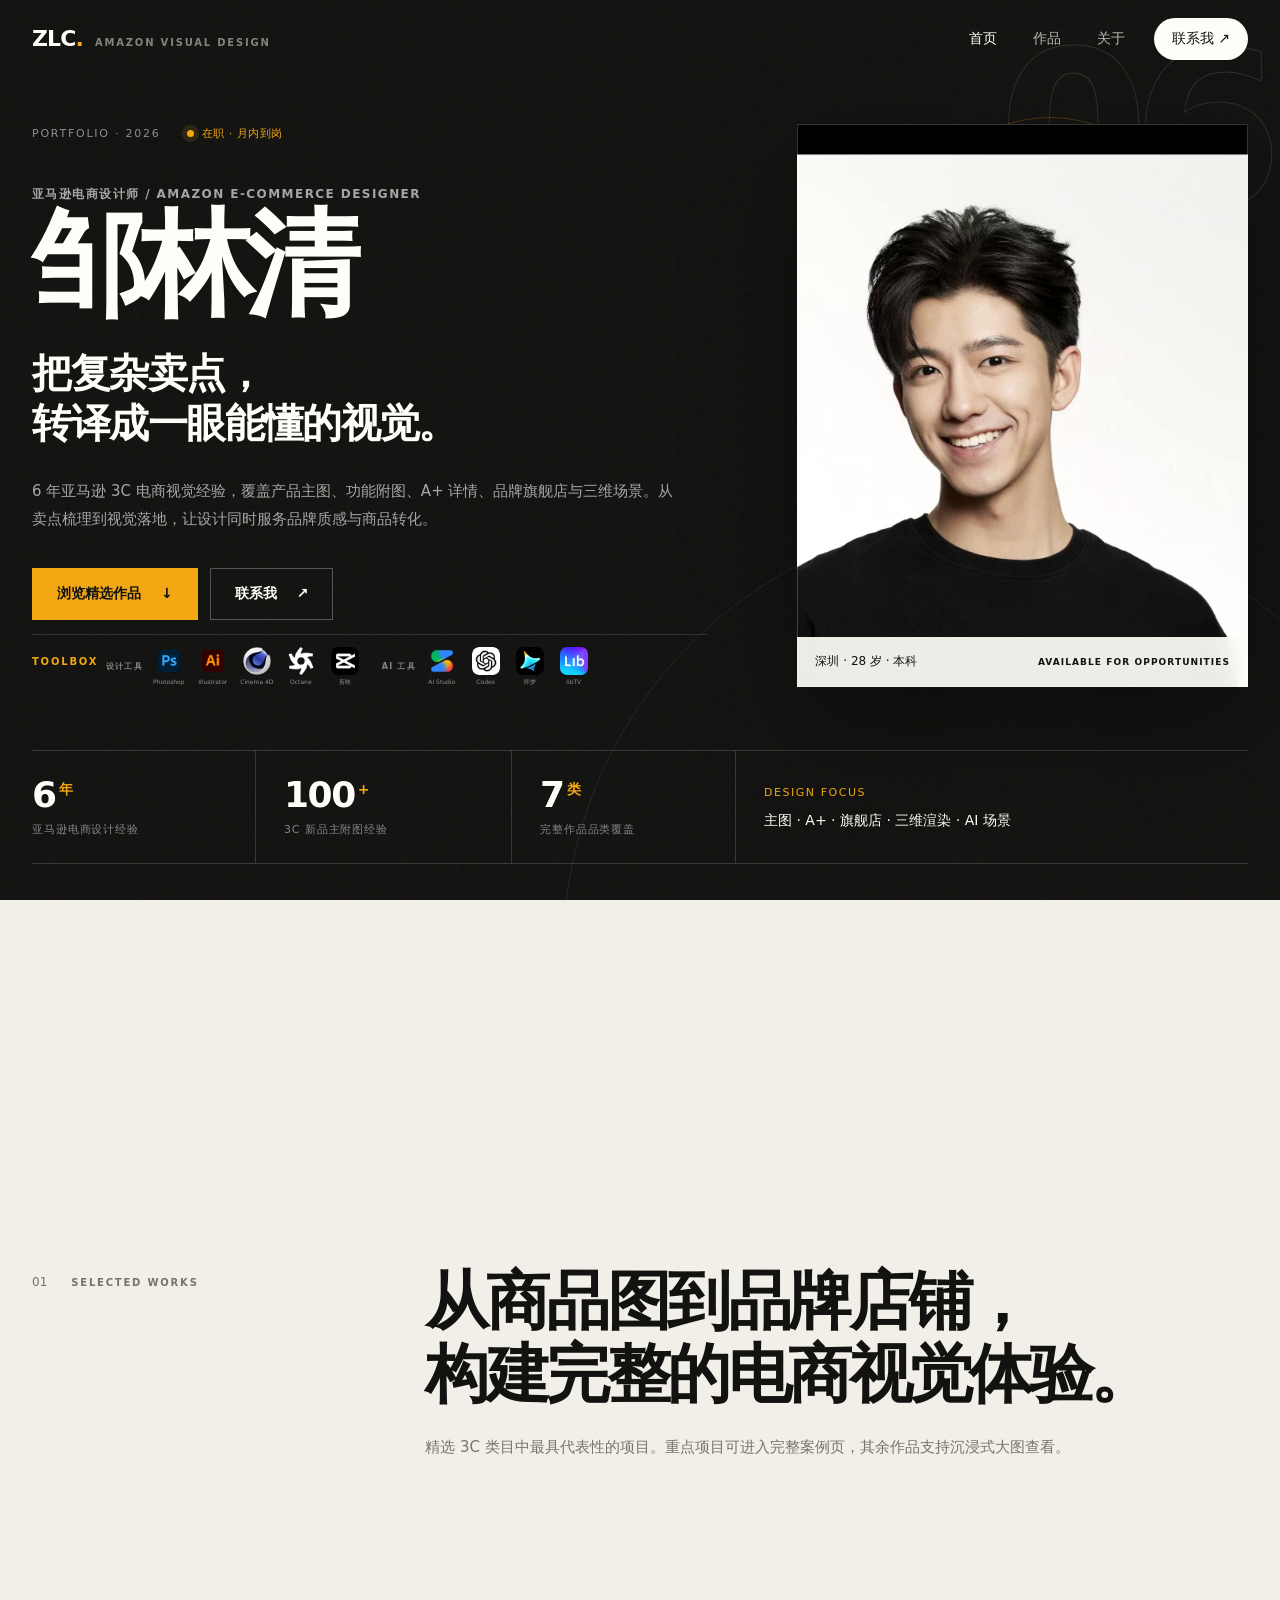
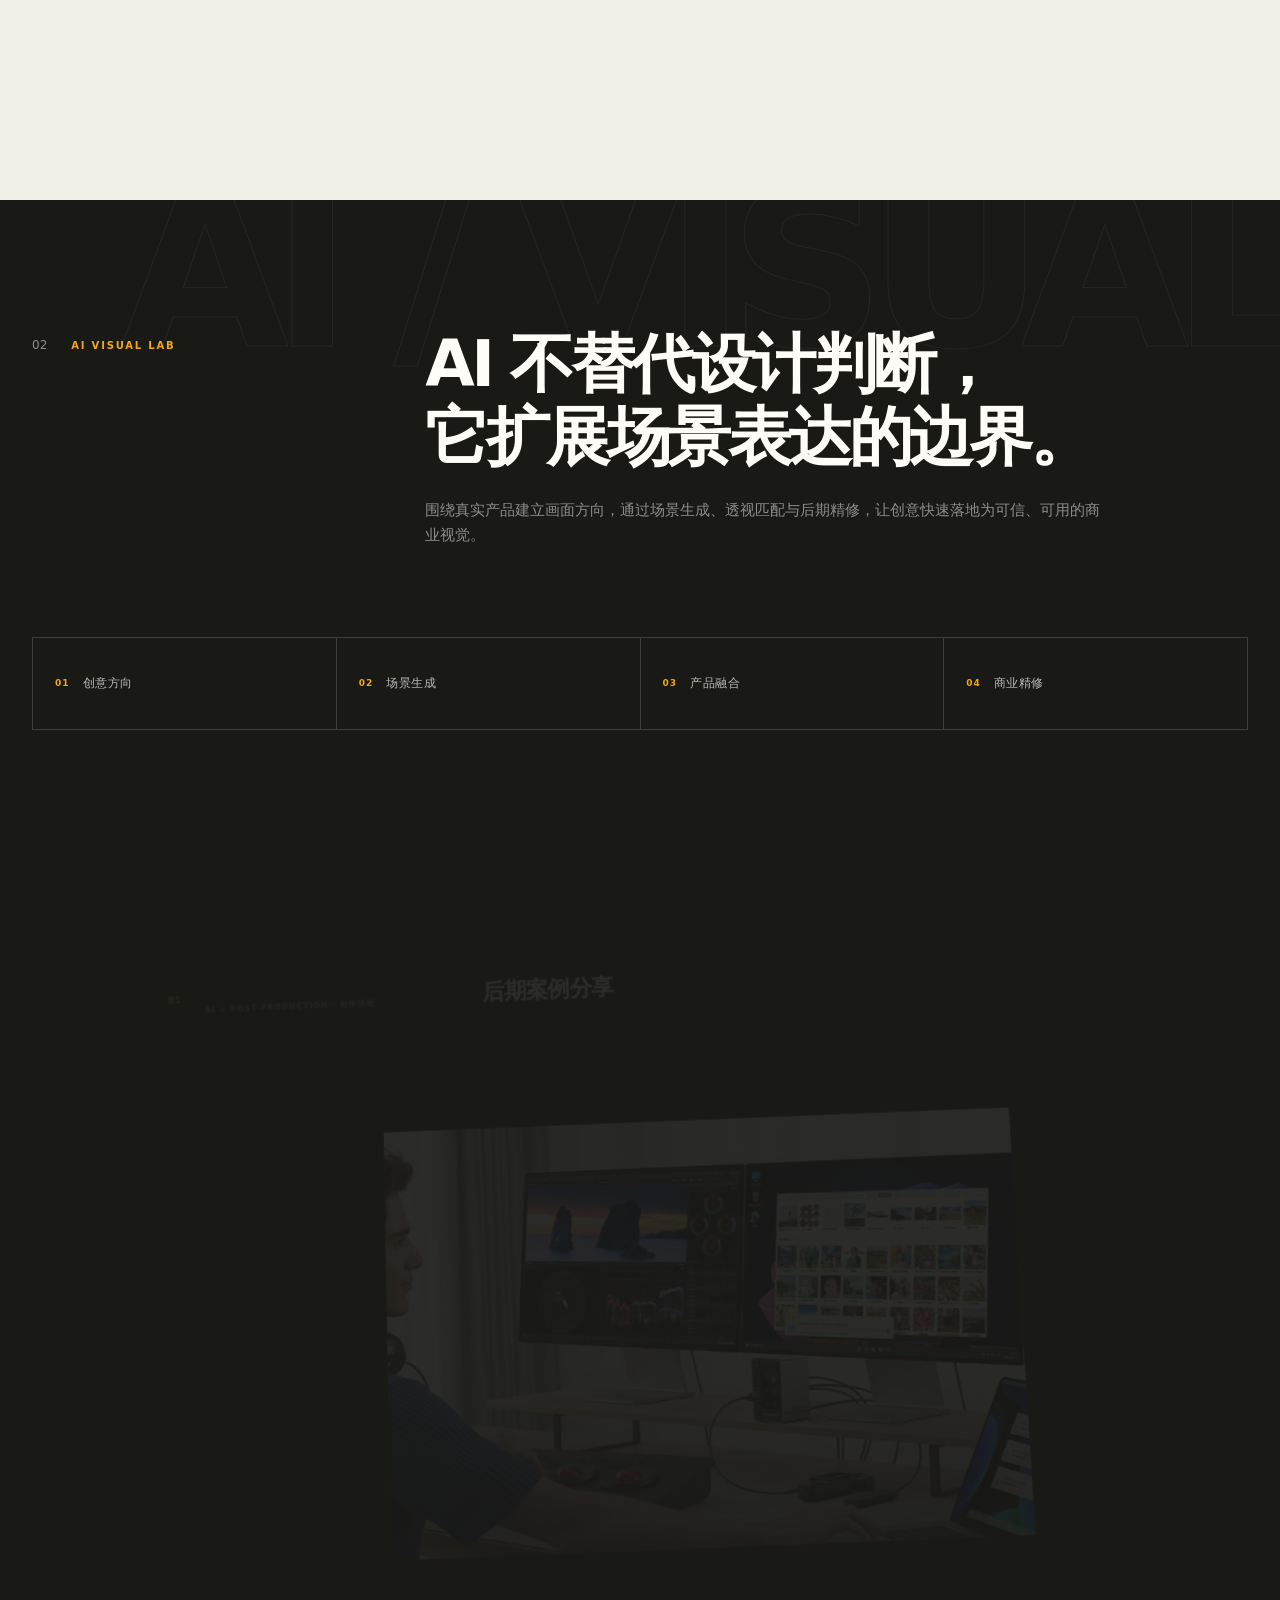
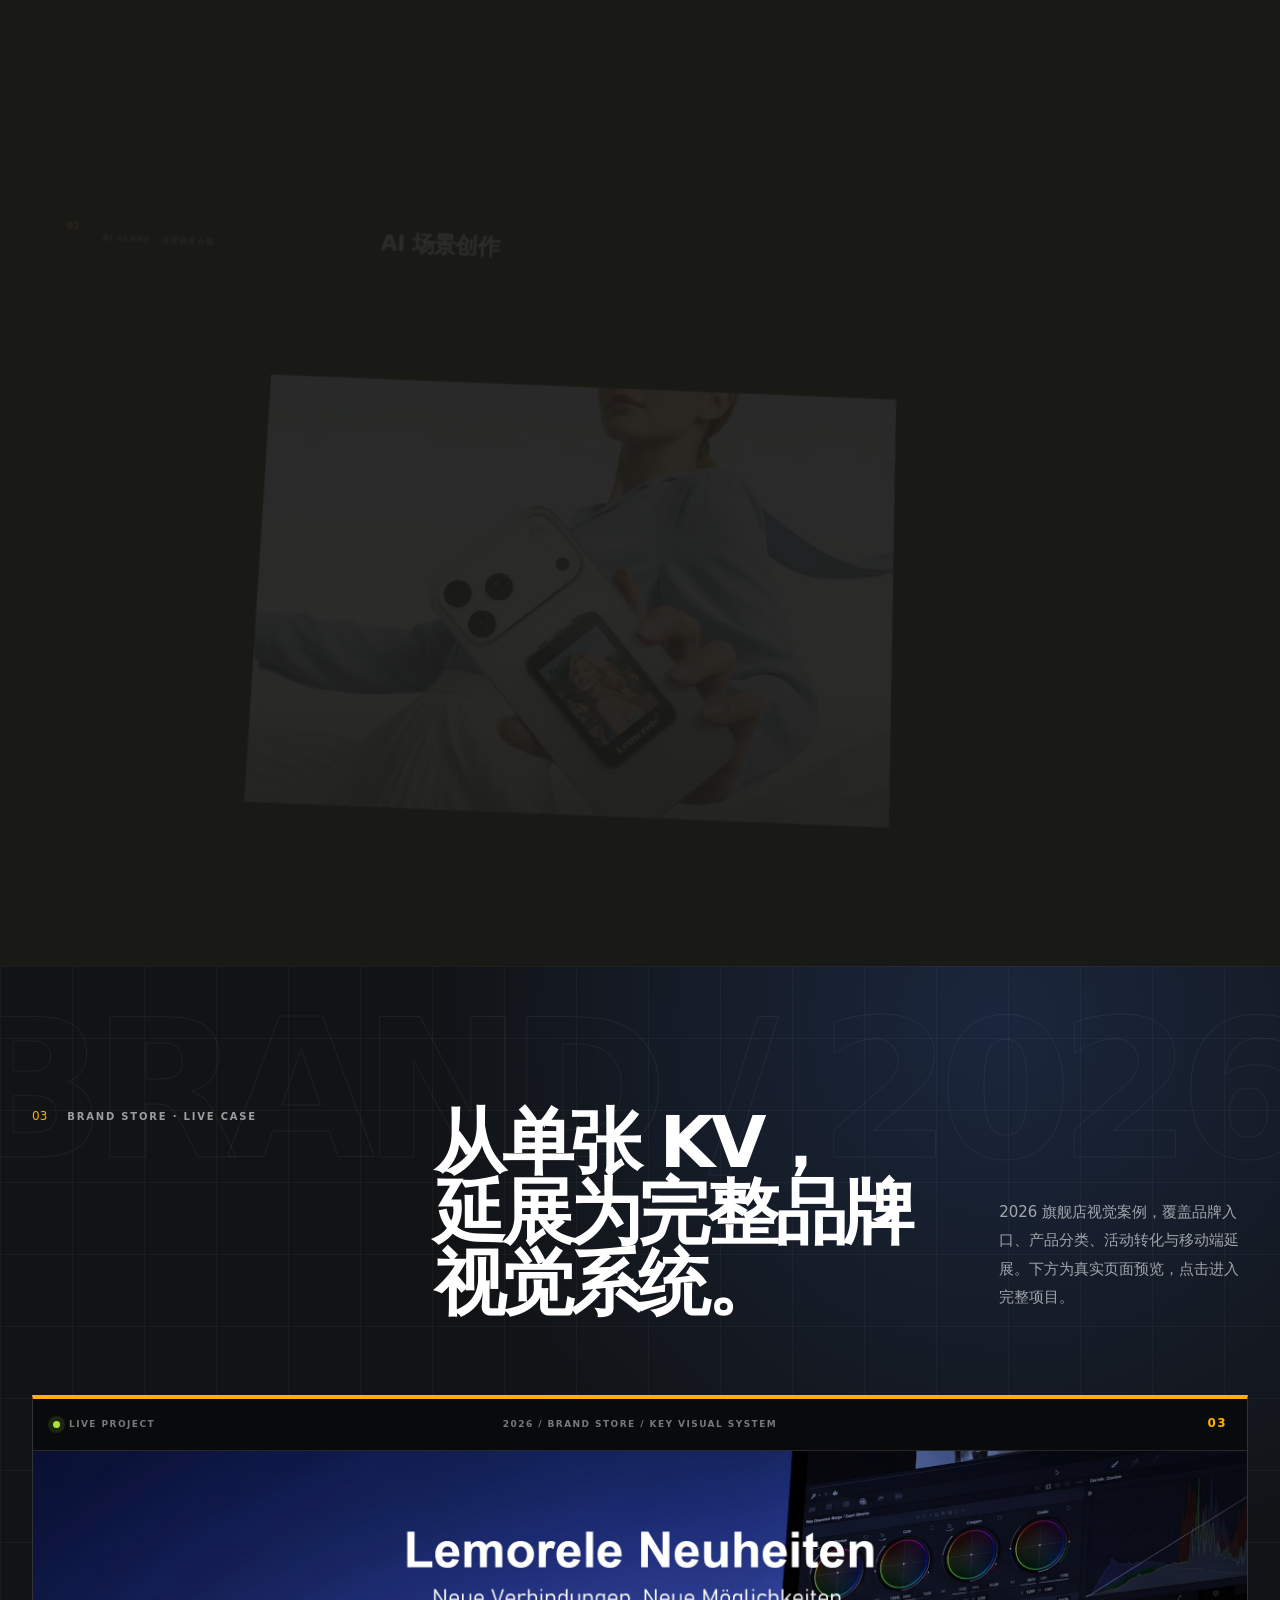
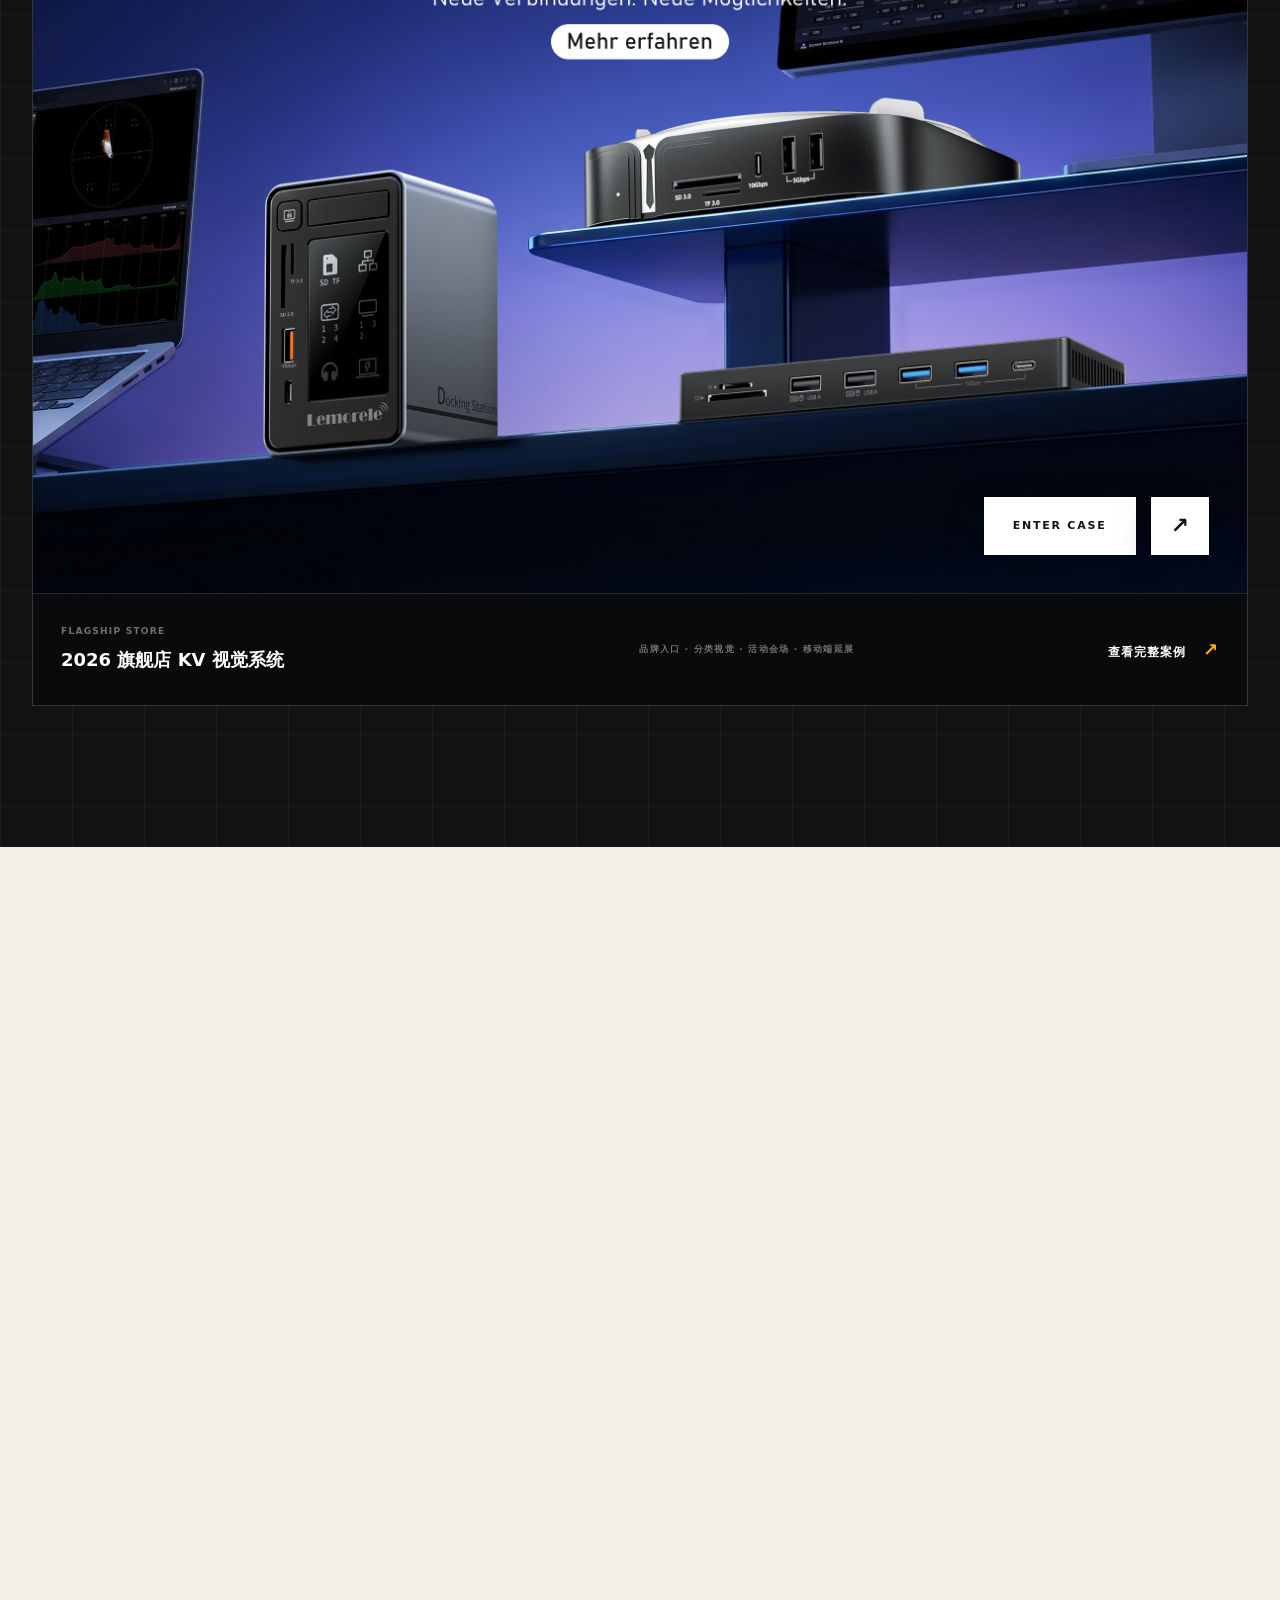
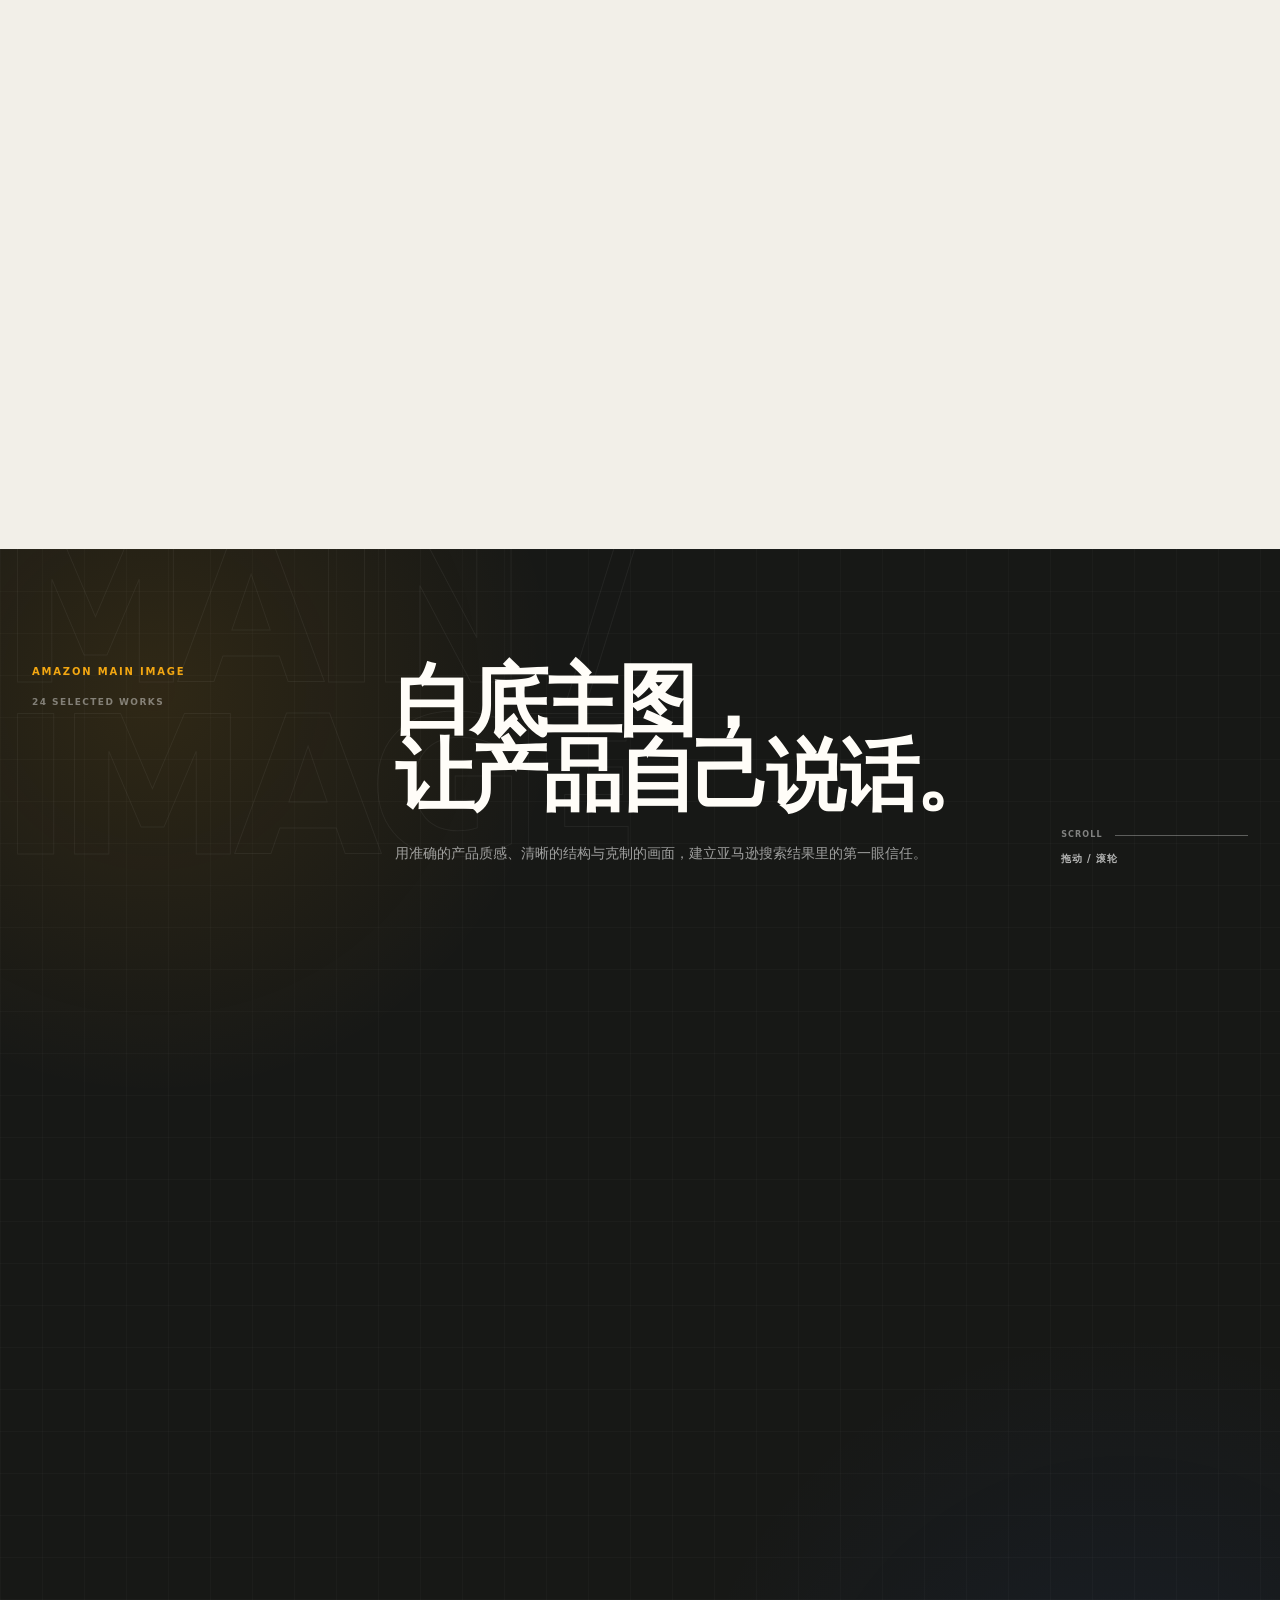
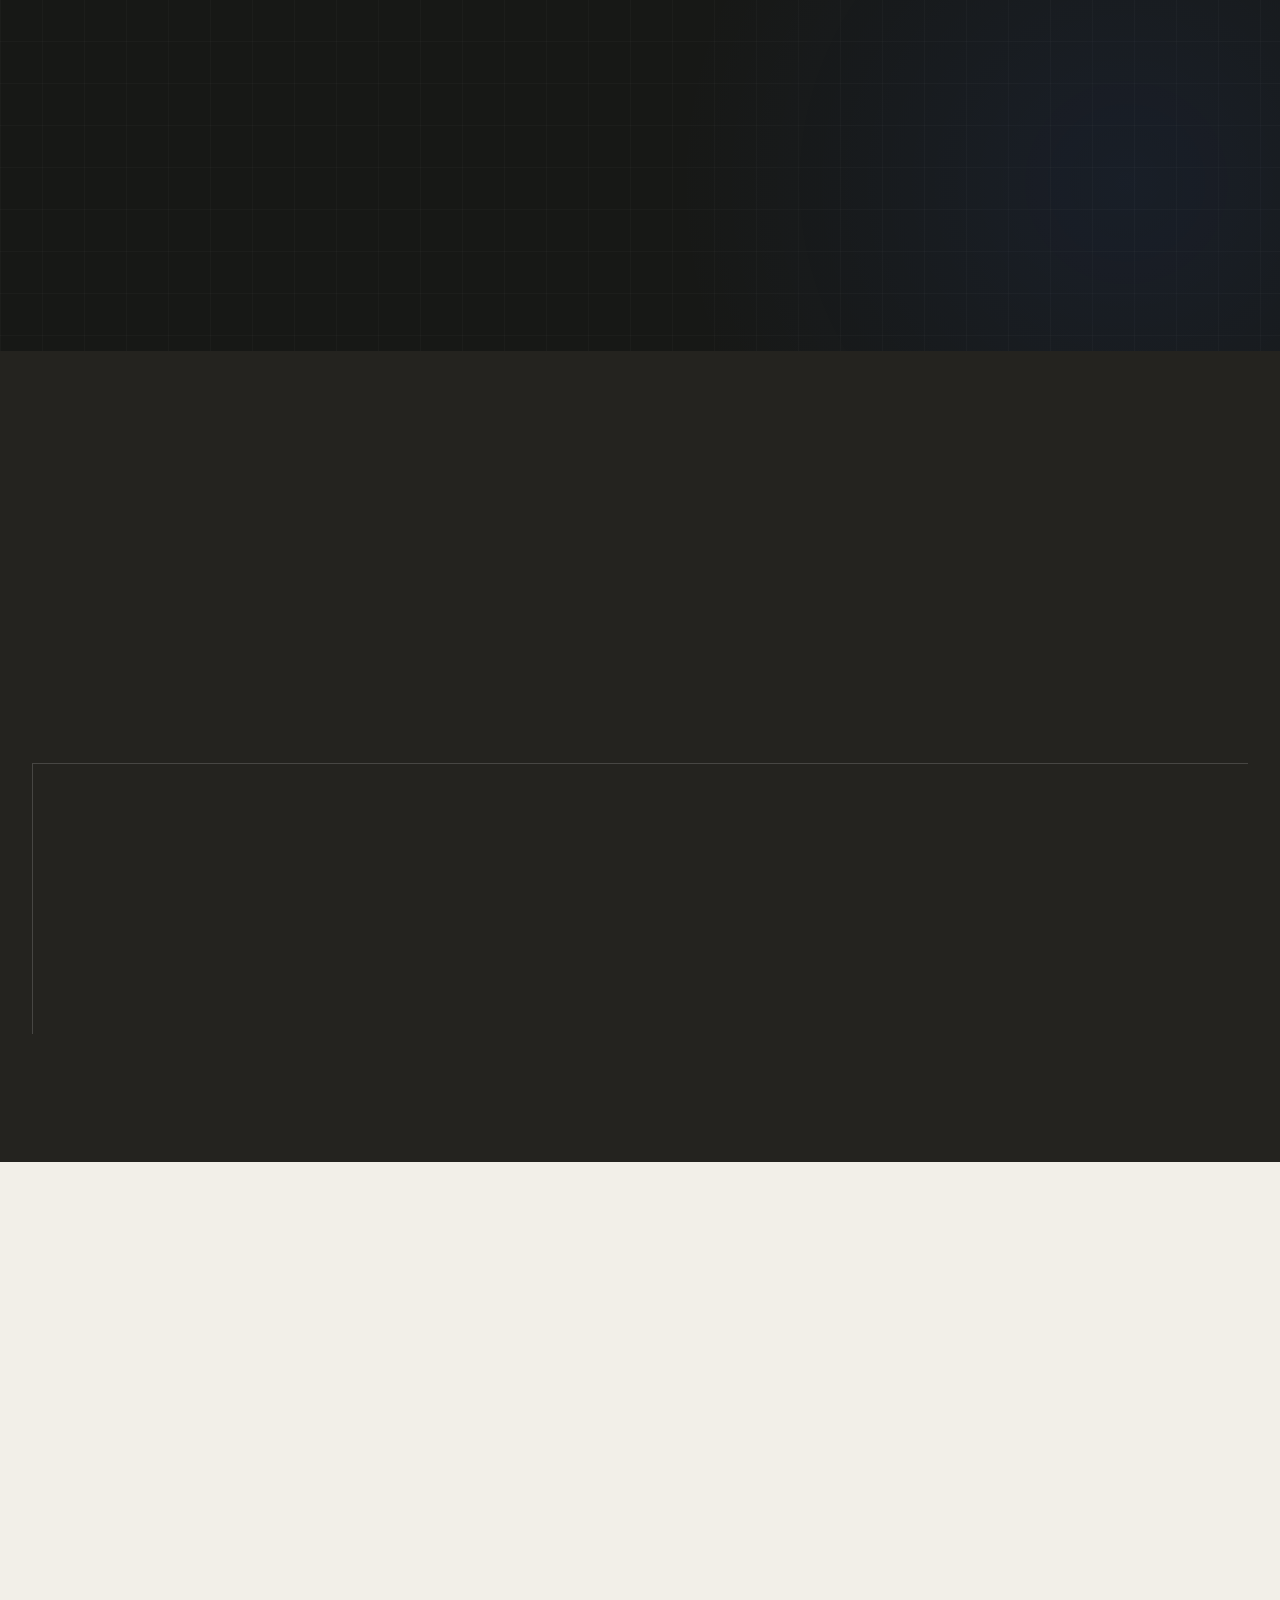
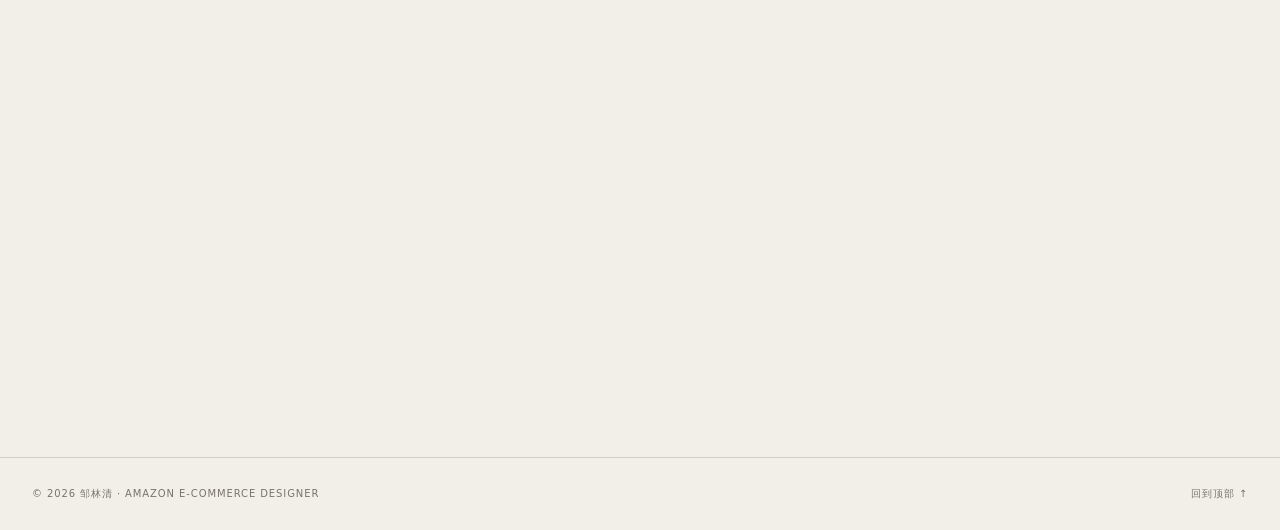
==== index.html @ efd75cc6 "Publish Amazon design portfolio" ====
<!doctype html>
<html lang="zh-CN">
<head>
  <meta charset="utf-8">
  <meta name="viewport" content="width=device-width, initial-scale=1">
  <meta name="description" content="邹林清，深圳亚马逊电商设计师，6 年 3C 电商视觉经验，作品覆盖主图、A+、旗舰店、三维渲染与 AI 场景创作。">
  <meta name="theme-color" content="#11110f">
  <title>邹林清｜亚马逊电商设计师作品集</title>
  <link rel="stylesheet" href="css/style.css?v=27">
</head>
<body data-page="home">
  <a class="skip-link" href="#main">跳至主要内容</a>

  <header class="nav" id="top">
    <div class="container nav-inner">
      <a class="brand" href="#top" aria-label="邹林清作品集首页"><span>ZLC<span class="brand-dot">.</span></span><small>AMAZON VISUAL DESIGN</small></a>
      <nav class="nav-links" aria-label="主导航">
        <a class="nav-link active" href="#top">首页</a><a class="nav-link" href="#works">作品</a><a class="nav-link" href="#about">关于</a><a class="nav-link nav-contact" href="#contact">联系我 <span>↗</span></a>
      </nav>
      <button class="burger" type="button" aria-label="打开菜单" aria-expanded="false"><span></span><span></span><span></span></button>
    </div>
  </header>
  <div class="mobile-menu" aria-hidden="true"><a href="#top">首页</a><a href="#works">精选作品</a><a href="#about">能力与关于</a><a href="#contact">联系我</a></div>

  <main id="main">
    <section class="hero">
      <div class="hero-orbit" aria-hidden="true"></div>
      <div class="container hero-shell">
        <div class="hero-grid">
          <div class="hero-copy reveal">
            <div class="hero-kicker"><span>PORTFOLIO · 2026</span><span class="availability"><i></i>在职 · 月内到岗</span></div>
            <p class="hero-role editable" data-edit="home-role">亚马逊电商设计师 / AMAZON E-COMMERCE DESIGNER</p>
            <h1 class="editable" data-edit="home-title">邹林清</h1>
            <p class="hero-statement editable" data-edit="home-statement">把复杂卖点，<br>转译成一眼能懂的视觉。</p>
            <p class="lead editable" data-edit="home-lead">6 年亚马逊 3C 电商视觉经验，覆盖产品主图、功能附图、A+ 详情、品牌旗舰店与三维场景。从卖点梳理到视觉落地，让设计同时服务品牌质感与商品转化。</p>
            <div class="hero-actions"><a class="btn btn-primary" href="#works">浏览精选作品 <span>↓</span></a><a class="btn btn-ghost" href="#contact">联系我 <span>↗</span></a></div>
            <div class="toolbox toolbox--hero reveal" id="skills" style="--delay:140ms">
              <div class="toolbox-copy"><span class="eyebrow">TOOLBOX</span><h3 class="editable" data-edit="toolbox-title">专业软件 × AI 协作</h3><p class="editable" data-edit="toolbox-desc">完整覆盖电商视觉生产链路。</p></div>
              <div class="tool-groups">
                <div class="tool-group"><b>设计工具</b><div class="tool-list"><div class="tool"><img src="assets/img/tools/ps.png" alt="Photoshop"><span>Photoshop</span></div><div class="tool"><img src="assets/img/tools/ai.png" alt="Illustrator"><span>Illustrator</span></div><div class="tool"><img src="assets/img/tools/c4d.png" alt="Cinema 4D"><span>Cinema 4D</span></div><div class="tool"><img src="assets/img/tools/oc.png" alt="Octane Render"><span>Octane</span></div><div class="tool"><img src="assets/img/tools/jianying.png" alt="剪映"><span>剪映</span></div></div></div>
                <div class="tool-group"><b>AI 工具</b><div class="tool-list"><div class="tool"><img src="assets/img/tools/ai-studio.png" alt="Google AI Studio"><span>AI Studio</span></div><div class="tool"><img src="assets/img/tools/codex.png" alt="Codex"><span>Codex</span></div><div class="tool"><img src="assets/img/tools/jimeng.png" alt="即梦"><span>即梦</span></div><div class="tool"><img src="assets/img/tools/libtv.png" alt="libTV"><span>libTV</span></div></div></div>
              </div>
            </div>
          </div>

          <div class="hero-portrait reveal" style="--delay:120ms">
            <div class="portrait-number" aria-hidden="true">06</div>
            <div class="photo-frame has-img" data-edit-card data-item-id="profile-photo">
              <img class="site-img" src="assets/img/photo.jpg" alt="邹林清个人照片" data-img="home-photo">
              <div class="portrait-caption"><span>深圳 · 28 岁 · 本科</span><b>AVAILABLE FOR OPPORTUNITIES</b></div>
            </div>
            <div class="portrait-stamp" aria-hidden="true"><span>AMAZON</span><span>3C VISUAL</span><span>SHENZHEN</span></div>
          </div>
        </div>
        <div class="metric-rail reveal" style="--delay:180ms">
          <div class="metric"><b>6<sup>年</sup></b><span>亚马逊电商设计经验</span></div>
          <div class="metric"><b>100<sup>+</sup></b><span>3C 新品主附图经验</span></div>
          <div class="metric"><b>7<sup>类</sup></b><span>完整作品品类覆盖</span></div>
          <div class="metric metric-wide"><span class="metric-label">DESIGN FOCUS</span><p>主图 · A+ · 旗舰店 · 三维渲染 · AI 场景</p></div>
        </div>
      </div>
    </section>

    <section class="section works-section works-lead" id="works">
      <div class="container">
        <div class="section-intro reveal">
          <div><span class="section-index">01</span><span class="eyebrow">SELECTED WORKS</span></div>
          <div><h2 class="section-title editable" data-edit="home-works-title">从商品图到品牌店铺，<br>构建完整的电商视觉体验。</h2><p class="section-sub editable" data-edit="home-works-sub">精选 3C 类目中最具代表性的项目。重点项目可进入完整案例页，其余作品支持沉浸式大图查看。</p></div>
        </div>

      </div>
    </section>

    <section class="section ai-section" id="ai-works">
      <div class="container">
        <div class="section-intro section-intro--ai reveal">
          <div><span class="section-index">02</span><span class="eyebrow">AI VISUAL LAB</span></div>
          <div><h2 class="section-title editable" data-edit="home-ai-title">AI 不替代设计判断，<br>它扩展场景表达的边界。</h2><p class="section-sub editable" data-edit="home-ai-sub">围绕真实产品建立画面方向，通过场景生成、透视匹配与后期精修，让创意快速落地为可信、可用的商业视觉。</p></div>
        </div>
        <div class="ai-process reveal" aria-label="AI 设计流程">
          <span><b>01</b>创意方向</span><span><b>02</b>场景生成</span><span><b>03</b>产品融合</span><span><b>04</b>商业精修</span>
        </div>
        <div class="ai-gallery sortable-grid" data-sort-key="ai-gallery">
          <figure class="gallery-item gallery-item--landscape ai-gallery-item process-entry reveal" data-category="ai" data-item-id="gallery-08" data-edit-card><a class="process-card-link" href="works/process.html" aria-label="查看后期案例分享"><figcaption><span class="editable" data-edit="gallery-process-meta">AI + POST-PRODUCTION · 创作流程</span><b class="editable" data-edit="gallery-process-title">后期案例分享</b></figcaption><div class="gallery-media has-img"><img class="site-img" src="assets/img/ai-tc1000-2.jpg" alt="后期案例分享入口" loading="lazy" data-img="gallery-img-08"><span class="process-entry-cta">VIEW PROCESS <b>↗</b></span></div></a></figure>
          <figure class="gallery-item gallery-item--landscape ai-gallery-item process-entry reveal" data-category="ai" data-item-id="gallery-01" data-edit-card><a class="process-card-link" href="works/ai.html" aria-label="查看 AI 场景视觉合集"><figcaption><span class="editable" data-edit="gallery-01-meta">AI SCENE · 场景视觉合集</span><b class="editable" data-edit="gallery-01-title">AI 场景创作</b></figcaption><div class="gallery-media has-img"><img class="site-img" src="assets/img/ai-r600mini-1.jpg" data-src="assets/img/ai-r600mini-1.jpg" alt="AI 场景视觉合集入口" loading="lazy" data-img="gallery-img-01"><span class="process-entry-cta">VIEW AI SCENES <b>↗</b></span></div></a></figure>
        </div>
      </div>
    </section>


    <section class="kv-portal-section" id="brand-kv" aria-labelledby="brand-kv-title">
      <div class="container">
        <div class="kv-portal-intro reveal">
          <div class="kv-portal-kicker"><span class="section-index">03</span><span class="eyebrow">BRAND STORE · LIVE CASE</span></div>
          <div class="kv-portal-copy"><h2 id="brand-kv-title" class="editable" data-edit="home-kv-title">从单张 KV，<br>延展为完整品牌视觉系统。</h2><p class="editable" data-edit="home-kv-sub">2026 旗舰店视觉案例，覆盖品牌入口、产品分类、活动转化与移动端延展。下方为真实页面预览，点击进入完整项目。</p></div>
        </div>
        <div class="kv-portal-shell reveal">
          <div class="kv-portal-bar" aria-hidden="true"><span class="kv-portal-status"><i></i> LIVE PROJECT</span><span>2026 / BRAND STORE / KEY VISUAL SYSTEM</span><b>03</b></div>
          <div class="kv-portal-viewport">
            <iframe src="works/kv-2026.html?layout=brand-last-v3c&amp;embed=1" title="2026 旗舰店 KV 视觉系统页面预览" loading="lazy" tabindex="-1"></iframe>
            <div class="kv-portal-cover has-img" data-item-id="home-kv-cover" data-edit-card><img class="site-img" src="assets/img/kv-2026/premium-dock.jpg" alt="2026 旗舰店 KV 视觉系统封面" loading="lazy" data-img="home-kv-cover-img"></div>
            <div class="kv-portal-shade" aria-hidden="true"></div>
            <a class="kv-portal-hit" href="works/kv-2026.html?layout=brand-last-v3c" aria-label="进入 2026 旗舰店 KV 完整案例"><span>ENTER CASE</span><b>↗</b></a>
          </div>
          <div class="kv-portal-foot"><div><span>FLAGSHIP STORE</span><b>2026 旗舰店 KV 视觉系统</b></div><p>品牌入口 · 分类视觉 · 活动会场 · 移动端延展</p><a href="works/kv-2026.html?layout=brand-last-v3c">查看完整案例 <b>↗</b></a></div>
        </div>
      </div>
    </section>

    <section class="section works-section works-archive">
      <div class="container">
        <section class="series-module reveal" id="series" aria-labelledby="series-title">
          <div class="series-heading">
            <div><span class="eyebrow">PRODUCT SERIES · 05</span><h2 id="series-title" class="editable" data-edit="series-title">五个产品系列，<br>从一张卡片开始浏览。</h2></div>
            <div class="series-heading-side"><p class="editable" data-edit="series-desc">拖动卡片或滚动鼠标切换系列，点击当前卡片进入对应作品页。</p><div class="series-count" aria-live="polite"><b id="series-current">01</b><span>/ 05</span></div></div>
          </div>

          <div class="series-stage" id="series-stage" tabindex="0" aria-label="产品作品系列轮播，使用左右方向键切换">
            <a class="series-card" data-series-index="0" href="works/docking.html" aria-label="查看拓展坞系列"><div class="series-card-inner"><div class="series-card-bar"><span>01</span><small>DOCKING STATION</small></div><div class="series-card-media has-img" data-edit-card><img class="site-img" src="assets/img/docking-ac12-1.jpg" alt="拓展坞系列作品" loading="lazy" data-img="gallery-img-02"></div><div class="series-card-copy"><span class="editable" data-edit="series-01-meta">3C PRODUCT · 亚马逊视觉</span><h3 class="editable" data-edit="series-01-title">拓展坞</h3><p class="editable" data-edit="series-01-desc">接口扩展 · 桌面场景 · A+ 详情</p></div><div class="series-card-foot"><span>VIEW SERIES</span><b>↗</b></div></div></a>
            <a class="series-card" data-series-index="1" href="works/transmission.html" aria-label="查看无线图传系列"><div class="series-card-inner"><div class="series-card-bar"><span>02</span><small>WIRELESS VIDEO</small></div><div class="series-card-media has-img" data-edit-card><img class="site-img" src="assets/img/tx-r1000-1.jpg" alt="无线图传系列作品" loading="lazy" data-img="case-transmission-cover"></div><div class="series-card-copy"><span class="editable" data-edit="series-02-meta">VISUAL SYSTEM · 系列化</span><h3 class="editable" data-edit="series-02-title">无线图传</h3><p class="editable" data-edit="series-02-desc">主视觉 · 专业场景 · 系列延展</p></div><div class="series-card-foot"><span>VIEW SERIES</span><b>↗</b></div></div></a>
            <a class="series-card" data-series-index="2" href="works/sanq02.html" aria-label="查看采集卡系列"><div class="series-card-inner"><div class="series-card-bar"><span>03</span><small>CAPTURE CARD</small></div><div class="series-card-media has-img" data-edit-card><img class="site-img" src="assets/img/sanq02-main1.jpg" alt="采集卡系列作品" loading="lazy" data-img="gallery-img-10"></div><div class="series-card-copy"><span class="editable" data-edit="series-03-meta">AMAZON LISTING · 完整链路</span><h3 class="editable" data-edit="series-03-title">采集卡</h3><p class="editable" data-edit="series-03-desc">产品主图 · 功能附图 · A+ 页面</p></div><div class="series-card-foot"><span>VIEW SERIES</span><b>↗</b></div></div></a>
            <a class="series-card" data-series-index="3" href="works/adapters.html" aria-label="查看转接器主图 A+ 系列"><div class="series-card-inner"><div class="series-card-bar"><span>04</span><small>ADAPTER BANNERS</small></div><div class="series-card-media has-img" data-edit-card><img class="site-img" src="assets/img/main-gallery/main-03.jpg" alt="转接器主图与 A+ 视觉合集" loading="lazy" data-img="series-adapter-cover"></div><div class="series-card-copy"><span class="editable" data-edit="series-04-meta">3 CASES · ONE SCROLL</span><h3 class="editable" data-edit="series-04-title">转接器</h3><p class="editable" data-edit="series-04-desc">主图 / 副图 / A+ · 三段并置</p></div><div class="series-card-foot"><span>VIEW SERIES</span><b>↗</b></div></div></a>
            <a class="series-card" data-series-index="4" href="works/projector.html" aria-label="查看其他品类作品"><div class="series-card-inner"><div class="series-card-bar"><span>05</span><small>OTHER PRODUCTS</small></div><div class="series-card-media has-img" data-edit-card><img class="site-img" src="assets/img/projector-h3-1.jpg" alt="其他产品品类作品" loading="lazy" data-img="gallery-img-04"></div><div class="series-card-copy"><span class="editable" data-edit="series-05-meta">MORE CATEGORIES · 综合</span><h3 class="editable" data-edit="series-05-title">其他</h3><p class="editable" data-edit="series-05-desc">投影仪 · 硬盘盒 · 车载产品</p></div><div class="series-card-foot"><span>VIEW SERIES</span><b>↗</b></div></div></a>
          </div>

          <div class="series-controls"><button class="series-arrow" id="series-prev" type="button" aria-label="上一个系列">←</button><div class="series-dots" id="series-dots" aria-label="选择产品系列"></div><button class="series-arrow" id="series-next" type="button" aria-label="下一个系列">→</button><span class="series-hint"><i></i> DRAG · WHEEL · SWIPE</span></div>
        </section>

        <section class="main-image-showcase" id="main-images" aria-labelledby="main-images-title">
          <div class="container main-image-head reveal">
            <div class="main-image-kicker"><span class="eyebrow">AMAZON MAIN IMAGE</span><span class="main-image-count">24 SELECTED WORKS</span></div>
            <div class="main-image-title-wrap"><h3 id="main-images-title" class="editable" data-edit="home-main-images-title">白底主图，<br>让产品自己说话。</h3><p class="editable" data-edit="home-main-images-sub">用准确的产品质感、清晰的结构与克制的画面，建立亚马逊搜索结果里的第一眼信任。</p></div>
            <div class="main-image-guide" aria-hidden="true"><span>SCROLL</span><i></i><b>拖动 / 滚轮</b></div>
          </div>
          <div class="main-marquee reveal" id="main-marquee" aria-label="亚马逊白底主图动态画廊">
            <div class="main-row" data-speed="0.40" data-direction="1"><div class="main-track">
              <figure class="main-card" data-item-id="main-gallery-01" data-edit-card><div class="main-card-media has-img"><img class="site-img js-lightbox" src="assets/img/main-gallery/main-01.jpg" data-src="assets/img/main-gallery/main-01.jpg" alt="多功能拓展坞白底主图" loading="eager" data-img="main-gallery-img-01"></div></figure>
              <figure class="main-card" data-item-id="main-gallery-02" data-edit-card><div class="main-card-media has-img"><img class="site-img js-lightbox" src="assets/img/main-gallery/main-02.jpg" data-src="assets/img/main-gallery/main-02.jpg" alt="G98 切换器白底主图" loading="eager" data-img="main-gallery-img-02"></div></figure>
              <figure class="main-card" data-item-id="main-gallery-03" data-edit-card><div class="main-card-media has-img"><img class="site-img js-lightbox" src="assets/img/main-gallery/main-03.jpg" data-src="assets/img/main-gallery/main-03.jpg" alt="双接口转接器白底主图" loading="eager" data-img="main-gallery-img-03"></div></figure>
              <figure class="main-card" data-item-id="main-gallery-04" data-edit-card><div class="main-card-media has-img"><img class="site-img js-lightbox" src="assets/img/main-gallery/main-04.jpg" data-src="assets/img/main-gallery/main-04.jpg" alt="多口拓展坞白底主图" loading="eager" data-img="main-gallery-img-04"></div></figure>
              <figure class="main-card" data-item-id="main-gallery-05" data-edit-card><div class="main-card-media has-img"><img class="site-img js-lightbox" src="assets/img/main-gallery/main-05.jpg" data-src="assets/img/main-gallery/main-05.jpg" alt="无线图传套装白底主图" loading="eager" data-img="main-gallery-img-05"></div></figure>
              <figure class="main-card" data-item-id="main-gallery-06" data-edit-card><div class="main-card-media has-img"><img class="site-img js-lightbox" src="assets/img/main-gallery/main-06.jpg" data-src="assets/img/main-gallery/main-06.jpg" alt="桌面拓展坞白底主图" loading="eager" data-img="main-gallery-img-06"></div></figure>
              <figure class="main-card" data-item-id="main-gallery-07" data-edit-card><div class="main-card-media has-img"><img class="site-img js-lightbox" src="assets/img/main-gallery/main-07.jpg" data-src="assets/img/main-gallery/main-07.jpg" alt="磁吸拓展坞白底主图" loading="eager" data-img="main-gallery-img-07"></div></figure>
              <figure class="main-card" data-item-id="main-gallery-08" data-edit-card><div class="main-card-media has-img"><img class="site-img js-lightbox" src="assets/img/main-gallery/main-08.jpg" data-src="assets/img/main-gallery/main-08.jpg" alt="AC12 拓展坞白底主图" loading="eager" data-img="main-gallery-img-08"></div></figure>
            </div></div>
            <div class="main-row" data-speed="0.31" data-direction="-1"><div class="main-track">
              <figure class="main-card" data-item-id="main-gallery-09" data-edit-card><div class="main-card-media has-img"><img class="site-img js-lightbox" src="assets/img/main-gallery/main-09.jpg" data-src="assets/img/main-gallery/main-09.jpg" alt="H200 转接器白底主图" loading="eager" data-img="main-gallery-img-09"></div></figure>
              <figure class="main-card" data-item-id="main-gallery-10" data-edit-card><div class="main-card-media has-img"><img class="site-img js-lightbox" src="assets/img/main-gallery/main-10.jpg" data-src="assets/img/main-gallery/main-10.jpg" alt="HD20 移动硬盘盒白底主图" loading="eager" data-img="main-gallery-img-10"></div></figure>
              <figure class="main-card" data-item-id="main-gallery-11" data-edit-card><div class="main-card-media has-img"><img class="site-img js-lightbox" src="assets/img/main-gallery/main-11.jpg" data-src="assets/img/main-gallery/main-11.jpg" alt="HD42 多口转接器白底主图" loading="eager" data-img="main-gallery-img-11"></div></figure>
              <figure class="main-card" data-item-id="main-gallery-12" data-edit-card><div class="main-card-media has-img"><img class="site-img js-lightbox" src="assets/img/main-gallery/main-12.jpg" data-src="assets/img/main-gallery/main-12.jpg" alt="HD50 拓展坞白底主图" loading="eager" data-img="main-gallery-img-12"></div></figure>
              <figure class="main-card" data-item-id="main-gallery-13" data-edit-card><div class="main-card-media has-img"><img class="site-img js-lightbox" src="assets/img/main-gallery/main-13.jpg" data-src="assets/img/main-gallery/main-13.jpg" alt="L8 采集卡白底主图" loading="eager" data-img="main-gallery-img-13"></div></figure>
              <figure class="main-card" data-item-id="main-gallery-14" data-edit-card><div class="main-card-media has-img"><img class="site-img js-lightbox" src="assets/img/main-gallery/main-14.jpg" data-src="assets/img/main-gallery/main-14.jpg" alt="P50 无线图传白底主图" loading="eager" data-img="main-gallery-img-14"></div></figure>
              <figure class="main-card" data-item-id="main-gallery-15" data-edit-card><div class="main-card-media has-img"><img class="site-img js-lightbox" src="assets/img/main-gallery/main-15.jpg" data-src="assets/img/main-gallery/main-15.jpg" alt="R1000 无线图传白底主图" loading="eager" data-img="main-gallery-img-15"></div></figure>
              <figure class="main-card" data-item-id="main-gallery-16" data-edit-card><div class="main-card-media has-img"><img class="site-img js-lightbox" src="assets/img/main-gallery/main-16.jpg" data-src="assets/img/main-gallery/main-16.jpg" alt="R600 Mini 手机图传白底主图" loading="eager" data-img="main-gallery-img-16"></div></figure>
            </div></div>
            <div class="main-row" data-speed="0.46" data-direction="1"><div class="main-track">
              <figure class="main-card" data-item-id="main-gallery-17" data-edit-card><div class="main-card-media has-img"><img class="site-img js-lightbox" src="assets/img/main-gallery/main-17.jpg" data-src="assets/img/main-gallery/main-17.jpg" alt="R600 Mini 户外图传白底主图" loading="eager" data-img="main-gallery-img-17"></div></figure>
              <figure class="main-card" data-item-id="main-gallery-18" data-edit-card><div class="main-card-media has-img"><img class="site-img js-lightbox" src="assets/img/main-gallery/main-18.jpg" data-src="assets/img/main-gallery/main-18.jpg" alt="SD5 采集卡白底主图" loading="eager" data-img="main-gallery-img-18"></div></figure>
              <figure class="main-card" data-item-id="main-gallery-19" data-edit-card><div class="main-card-media has-img"><img class="site-img js-lightbox" src="assets/img/main-gallery/main-19.jpg" data-src="assets/img/main-gallery/main-19.jpg" alt="TC109 转接器白底主图" loading="eager" data-img="main-gallery-img-19"></div></figure>
              <figure class="main-card" data-item-id="main-gallery-20" data-edit-card><div class="main-card-media has-img"><img class="site-img js-lightbox" src="assets/img/main-gallery/main-20.jpg" data-src="assets/img/main-gallery/main-20.jpg" alt="TC122 多接口拓展坞白底主图" loading="eager" data-img="main-gallery-img-20"></div></figure>
              <figure class="main-card" data-item-id="main-gallery-21" data-edit-card><div class="main-card-media has-img"><img class="site-img js-lightbox" src="assets/img/main-gallery/main-21.jpg" data-src="assets/img/main-gallery/main-21.jpg" alt="TC28 桌面拓展坞白底主图" loading="eager" data-img="main-gallery-img-21"></div></figure>
              <figure class="main-card" data-item-id="main-gallery-22" data-edit-card><div class="main-card-media has-img"><img class="site-img js-lightbox" src="assets/img/main-gallery/main-22.jpg" data-src="assets/img/main-gallery/main-22.jpg" alt="TC500 硬盘盒白底主图" loading="eager" data-img="main-gallery-img-22"></div></figure>
              <figure class="main-card" data-item-id="main-gallery-23" data-edit-card><div class="main-card-media has-img"><img class="site-img js-lightbox" src="assets/img/main-gallery/main-23.jpg" data-src="assets/img/main-gallery/main-23.jpg" alt="TC520 转接器白底主图" loading="eager" data-img="main-gallery-img-23"></div></figure>
              <figure class="main-card" data-item-id="main-gallery-24" data-edit-card><div class="main-card-media has-img"><img class="site-img js-lightbox" src="assets/img/main-gallery/main-24.jpg" data-src="assets/img/main-gallery/main-24.jpg" alt="TC550 拓展坞白底主图" loading="eager" data-img="main-gallery-img-24"></div></figure>
            </div></div>
          </div>
        </section>
      </div>
    </section>

    <section class="section about-section" id="about">
      <div class="container">
        <div class="section-intro section-intro--light reveal">
          <div><span class="section-index">03</span><span class="eyebrow">ABOUT & CAPABILITY</span></div>
          <div><h2 class="section-title editable" data-edit="home-about-title">设计不止是把图做漂亮，<br>更是把信息说清楚。</h2><p class="section-sub editable" data-edit="home-about-sub">以电商转化逻辑为起点，连接平面、三维、视频与 AI 工作流，输出可复用、可延展的品牌视觉。</p></div>
        </div>
        <div class="capability-grid">
          <article class="capability reveal"><span>01</span><h3 class="editable" data-edit="cap-1-title">商品视觉策略</h3><p class="editable" data-edit="cap-1-desc">梳理产品卖点与购买决策信息，建立主图、功能附图到 A+ 页面的一致表达。</p></article>
          <article class="capability reveal" style="--delay:80ms"><span>02</span><h3 class="editable" data-edit="cap-2-title">三维与场景构建</h3><p class="editable" data-edit="cap-2-desc">使用 C4D 与 Octane 构建产品质感、空间氛围和难以实拍的功能场景。</p></article>
          <article class="capability reveal" style="--delay:160ms"><span>03</span><h3 class="editable" data-edit="cap-3-title">品牌店铺设计</h3><p class="editable" data-edit="cap-3-desc">从旗舰店首页、分类页、品牌故事到活动 Banner，建立统一的品牌视觉语言。</p></article>
          <article class="capability reveal" style="--delay:240ms"><span>04</span><h3 class="editable" data-edit="cap-4-title">AI 效率工作流</h3><p class="editable" data-edit="cap-4-desc">将 AI 用于创意探索、场景生成和内容整理，在保证质量的同时提升产出效率。</p></article>
        </div>
      </div>
    </section>

    <section class="section contact" id="contact"><div class="container"><div class="contact-card reveal">
      <div class="contact-copy"><span class="eyebrow">LET'S WORK TOGETHER</span><h2 class="editable" data-edit="home-contact-title">期待下一次，<br>把好产品做得更有说服力。</h2><p class="editable" data-edit="home-contact-note">目前在深圳，在职，月内可到岗。欢迎通过电话或微信与我沟通亚马逊电商设计岗位。</p><div class="contact-meta"><span>深圳 · 28 岁 · 本科</span><span>亚马逊电商设计师 · 6 年</span></div><div class="contact-actions"><a class="phone-link" href="tel:18370845619">183 7084 5619 <span>拨打电话 ↗</span></a><button type="button" data-copy-phone="18370845619">复制号码</button></div></div>
      <div class="qr-card has-img" data-edit-card data-item-id="wechat-qr"><img class="site-img js-lightbox" src="assets/img/wechat.png" data-src="assets/img/wechat.png" data-caption="微信二维码" alt="邹林清个人微信二维码" data-img="home-qr"><div><b>微信扫码联系</b><span>WECHAT</span></div></div>
    </div></div></section>
  </main>

  <footer class="footer"><div class="container footer-inner"><span>© 2026 邹林清 · AMAZON E-COMMERCE DESIGNER</span><nav><a href="#top">回到顶部 ↑</a></nav></div></footer>

  <div class="lightbox" id="lightbox" role="dialog" aria-modal="true" aria-label="作品大图预览" aria-hidden="true"><button class="lb-btn lb-close" id="lb-close" type="button" aria-label="关闭">×</button><button class="lb-btn lb-prev" id="lb-prev" type="button" aria-label="上一张">←</button><div class="lb-stage"><img id="lb-img" alt=""><div class="lb-info"><span id="lb-count"></span><p id="lb-cap"></p></div></div><button class="lb-btn lb-next" id="lb-next" type="button" aria-label="下一张">→</button></div>
  <div class="toast" id="toast" role="status" aria-live="polite"></div>
  <button class="edit-btn" id="edit-toggle" type="button" aria-label="打开自定义编辑器">✦ 编辑作品集</button>
  <aside class="edit-panel" id="edit-panel" aria-label="作品集编辑器"></aside>
  <div class="edit-toolbar" id="edit-toolbar" aria-label="文字样式工具栏"></div>
  <input id="config-import" type="file" accept="application/json" hidden>
  <script src="js/main.js?v=20"></script>
</body>
</html>
---- css/style.css ----
:root {
  --ink: #121210;
  --ink-soft: #24231f;
  --paper: #f2efe8;
  --paper-2: #e8e4da;
  --white: #fffdf8;
  --muted: #77746c;
  --line: rgba(18, 18, 16, .14);
  --line-light: rgba(255, 255, 255, .16);
  --accent: #f3a712;
  --blue: #2f6fff;
  --radius: 6px;
  --gallery-gap: 20px;
  --ti-gap: 44px;
  --shadow: 0 22px 70px rgba(18, 18, 16, .14);
  --font: "PingFang SC", "Microsoft YaHei", "Noto Sans SC", system-ui, -apple-system, sans-serif;
}

*, *::before, *::after { box-sizing: border-box; }
html { scroll-behavior: smooth; }
body { margin: 0; color: var(--ink); background: var(--paper); font-family: var(--font); font-size: 16px; line-height: 1.65; -webkit-font-smoothing: antialiased; text-rendering: optimizeLegibility; }
body.lb-open, body.menu-open { overflow: hidden; }
img { display: block; max-width: 100%; }
a { color: inherit; text-decoration: none; }
button, input, select { font: inherit; }
button { color: inherit; }
::selection { color: var(--white); background: var(--blue); }
.container { width: min(1320px, calc(100% - 64px)); margin: 0 auto; }
.skip-link { position: fixed; z-index: 999; left: 16px; top: -80px; padding: 10px 16px; background: var(--accent); color: var(--ink); transition: top .2s; }
.skip-link:focus { top: 16px; }

/* Navigation */
.nav { position: fixed; inset: 0 0 auto; z-index: 90; color: var(--white); border-bottom: 1px solid transparent; transition: background .3s, color .3s, border-color .3s; }
.nav-inner { min-height: 78px; display: flex; align-items: center; justify-content: space-between; gap: 28px; }
.brand { display: inline-flex; align-items: baseline; gap: 12px; font-size: 22px; font-weight: 850; letter-spacing: -.04em; }
.brand-dot { color: var(--accent); }
.brand em { color: var(--accent); font-style: normal; }
.brand small { color: currentColor; opacity: .48; font-size: 10px; font-weight: 650; letter-spacing: .18em; }
.nav-links { display: flex; align-items: center; gap: 6px; }
.nav-link { padding: 9px 15px; border-radius: 999px; font-size: 14px; color: currentColor; opacity: .7; transition: opacity .2s, background .2s; }
.nav-link:hover, .nav-link.active { opacity: 1; }
.nav-contact { margin-left: 8px; padding-inline: 18px; background: var(--white); color: var(--ink); opacity: 1; }
.nav-contact:hover { background: var(--accent); }
.nav.scrolled { color: var(--white); background: rgba(18, 18, 16, .88); border-color: rgba(255,255,255,.1); backdrop-filter: blur(18px); -webkit-backdrop-filter: blur(18px); }
.burger { display: none; width: 44px; height: 44px; padding: 10px; border: 0; background: transparent; flex-direction: column; align-items: center; justify-content: center; gap: 5px; cursor: pointer; }
.burger span { width: 22px; height: 1px; background: currentColor; transition: transform .25s, opacity .25s; }
.burger.open span:nth-child(1) { transform: translateY(6px) rotate(45deg); }
.burger.open span:nth-child(2) { opacity: 0; }
.burger.open span:nth-child(3) { transform: translateY(-6px) rotate(-45deg); }
.mobile-menu { display: none; position: fixed; inset: 78px 0 auto; z-index: 89; padding: 24px 32px 32px; background: var(--ink); color: var(--white); border-top: 1px solid var(--line-light); }
.mobile-menu.open { display: block; }
.mobile-menu a { display: block; padding: 14px 0; border-bottom: 1px solid var(--line-light); font-size: 17px; }

body:not([data-page="home"]) .nav { color: var(--ink); background: rgba(242,239,232,.92); border-color: var(--line); backdrop-filter: blur(18px); }
body:not([data-page="home"]) .nav.scrolled { color: var(--ink); background: rgba(242,239,232,.94); border-color: var(--line); }
body:not([data-page="home"]) .nav-contact { color: var(--white); background: var(--ink); }
.dropdown { position: relative; }
.dropdown-menu { position: absolute; top: calc(100% + 10px); right: 0; width: 240px; padding: 8px; color: var(--ink); background: var(--white); border: 1px solid var(--line); box-shadow: var(--shadow); opacity: 0; visibility: hidden; transform: translateY(8px); transition: .2s; }
.dropdown:hover .dropdown-menu, .dropdown.open .dropdown-menu { opacity: 1; visibility: visible; transform: none; }
.dropdown-item { display: flex; justify-content: space-between; gap: 20px; padding: 10px 12px; font-size: 13px; }
.dropdown-item:hover { background: var(--paper); }

/* Hero */
.hero { position: relative; min-height: 100svh; overflow: hidden; color: var(--white); background: var(--ink); }
.hero::before { content: ""; position: absolute; inset: 0; opacity: .13; pointer-events: none; background-image: url("data:image/svg+xml,%3Csvg viewBox='0 0 180 180' xmlns='http://www.w3.org/2000/svg'%3E%3Cfilter id='n'%3E%3CfeTurbulence type='fractalNoise' baseFrequency='.95' numOctaves='3' stitchTiles='stitch'/%3E%3C/filter%3E%3Crect width='100%25' height='100%25' filter='url(%23n)' opacity='.18'/%3E%3C/svg%3E"); }
.hero::after { content: ""; position: absolute; right: -12vw; bottom: -38vw; width: 68vw; aspect-ratio: 1; border: 1px solid rgba(255,255,255,.08); border-radius: 50%; }
.hero-orbit { position: absolute; z-index: 0; right: 7%; top: 13%; width: 280px; aspect-ratio: 1; border: 1px solid rgba(243,167,18,.24); border-radius: 50%; }
.hero-orbit::before, .hero-orbit::after { content: ""; position: absolute; border: 1px solid rgba(255,255,255,.09); border-radius: 50%; }
.hero-orbit::before { inset: 38px; }
.hero-orbit::after { inset: 88px; background: var(--accent); border: 0; opacity: .72; }
.hero-shell { position: relative; z-index: 1; min-height: 100svh; padding-top: 124px; padding-bottom: 36px; display: flex; flex-direction: column; justify-content: space-between; }
.hero-grid { display: grid; grid-template-columns: minmax(0, 1.08fr) minmax(360px, .72fr); gap: clamp(48px, 7vw, 116px); align-items: center; }
.hero-kicker { display: flex; align-items: center; gap: 26px; color: rgba(255,255,255,.52); font-size: 11px; letter-spacing: .16em; }
.availability { display: inline-flex; align-items: center; gap: 8px; color: var(--accent); letter-spacing: .05em; }
.availability i { width: 7px; height: 7px; border-radius: 50%; background: currentColor; box-shadow: 0 0 0 5px rgba(243,167,18,.12); }
.hero-role { margin: 42px 0 0; color: rgba(255,255,255,.62); font-size: 12px; font-weight: 650; letter-spacing: .12em; }
.hero h1 { margin: 4px 0 0; font-size: clamp(66px, 9vw, 142px); line-height: .96; font-weight: 880; letter-spacing: -.075em; }
.hero-statement { margin: 30px 0 0; font-size: clamp(25px, 3.1vw, 46px); line-height: 1.25; font-weight: 620; letter-spacing: -.035em; }
.hero .lead { max-width: 650px; margin: 28px 0 0; color: rgba(255,255,255,.62); font-size: 15px; line-height: 1.9; }
.hero-actions { display: flex; flex-wrap: wrap; gap: 12px; margin-top: 34px; }
.btn { display: inline-flex; align-items: center; justify-content: center; gap: 20px; min-height: 52px; padding: 0 24px; border: 1px solid transparent; font-size: 14px; font-weight: 700; transition: transform .2s, background .2s, color .2s, border-color .2s; }
.btn:hover { transform: translateY(-3px); }
.btn-primary { color: var(--ink); background: var(--accent); }
.btn-primary:hover { background: #ffc34c; }
.btn-ghost { color: var(--white); border-color: rgba(255,255,255,.28); }
.btn-ghost:hover { color: var(--ink); background: var(--white); border-color: var(--white); }
.hero-portrait { position: relative; max-width: 500px; margin-left: auto; }
.portrait-number { position: absolute; z-index: -1; right: -4%; top: -18%; color: transparent; -webkit-text-stroke: 1px rgba(255,255,255,.12); font-size: clamp(130px, 17vw, 260px); font-weight: 900; line-height: 1; letter-spacing: -.08em; }
.photo-frame { position: relative; overflow: hidden; aspect-ratio: 4/5; background: #ddd9cf; box-shadow: 0 36px 100px rgba(0,0,0,.36); }
.photo-frame::after { content: ""; position: absolute; inset: 0; box-shadow: inset 0 0 0 1px rgba(255,255,255,.2); pointer-events: none; }
.photo-frame img { width: 100%; height: 100%; object-fit: cover; object-position: center 29%; filter: saturate(.86) contrast(1.03); transition: transform .8s cubic-bezier(.2,.7,.2,1); }
.photo-frame:hover img { transform: scale(1.025); }
.portrait-caption { position: absolute; inset: auto 0 0; display: flex; justify-content: space-between; align-items: center; gap: 16px; padding: 15px 18px; color: var(--ink); background: rgba(255,253,248,.93); backdrop-filter: blur(10px); font-size: 12px; }
.portrait-caption b { font-size: 9px; letter-spacing: .12em; }
.portrait-stamp { position: absolute; right: -38px; bottom: 18%; display: grid; gap: 1px; transform: rotate(90deg); transform-origin: right bottom; color: rgba(255,255,255,.44); font-size: 8px; letter-spacing: .24em; }
.metric-rail { display: grid; grid-template-columns: .7fr .8fr .7fr 1.6fr; margin-top: 38px; border-top: 1px solid var(--line-light); border-bottom: 1px solid var(--line-light); }
.metric { min-height: 112px; padding: 20px 28px 18px 0; display: flex; flex-direction: column; justify-content: center; border-right: 1px solid var(--line-light); }
.metric + .metric { padding-left: 28px; }
.metric:last-child { border-right: 0; }
.metric b { font-size: 36px; line-height: 1; letter-spacing: -.04em; }
.metric b sup { margin-left: 3px; color: var(--accent); font-size: 14px; vertical-align: super; }
.metric > span { margin-top: 8px; color: rgba(255,255,255,.48); font-size: 11px; letter-spacing: .08em; }
.metric-wide p { margin: 7px 0 0; font-size: 14px; }
.metric-wide .metric-label { margin: 0; color: var(--accent); letter-spacing: .14em; }

/* Common sections */
.section { padding: clamp(92px, 10vw, 150px) 0; }
.works-section { background: var(--paper); }
.section-intro { display: grid; grid-template-columns: .8fr 2fr; gap: 64px; align-items: start; margin-bottom: clamp(54px, 7vw, 96px); }
.section-intro > div:first-child { display: flex; align-items: center; gap: 24px; padding-top: 8px; }
.section-index { color: var(--muted); font-size: 12px; }
.eyebrow { color: var(--muted); font-size: 10px; font-weight: 750; letter-spacing: .18em; }
.section-title { margin: 0; max-width: 900px; font-size: clamp(36px, 5vw, 68px); line-height: 1.14; font-weight: 720; letter-spacing: -.055em; }
.section-sub { max-width: 680px; margin: 24px 0 0; color: var(--muted); font-size: 15px; }

/* Featured cases */
.featured-cases { display: grid; grid-template-columns: repeat(12, 1fr); gap: var(--gallery-gap); }
.case-card { position: relative; grid-column: span 6; min-height: 390px; overflow: hidden; color: var(--white); background: var(--ink); }
.case-card--wide { grid-column: span 7; }
.case-card--tall { grid-column: span 5; }
.case-media { position: absolute; inset: 0; }
.case-media::after { content: ""; position: absolute; inset: 0; background: linear-gradient(180deg, rgba(0,0,0,.02) 20%, rgba(0,0,0,.76) 100%); }
.case-media img { width: 100%; height: 100%; object-fit: cover; transition: transform .8s cubic-bezier(.2,.7,.2,1), filter .8s; }
.case-card:hover .case-media img { transform: scale(1.045); filter: saturate(1.08); }
.case-copy { position: absolute; z-index: 2; inset: auto 0 0; padding: 30px; }
.case-copy span { color: rgba(255,255,255,.58); font-size: 9px; font-weight: 700; letter-spacing: .18em; }
.case-copy h3 { margin: 7px 0 0; font-size: clamp(26px, 3vw, 42px); line-height: 1.15; letter-spacing: -.04em; }
.case-copy p { margin: 7px 0 0; color: rgba(255,255,255,.62); font-size: 12px; }
.case-copy i { position: absolute; right: 30px; bottom: 31px; font-size: 12px; font-style: normal; opacity: 0; transform: translateX(-10px); transition: .3s; }
.case-card:hover .case-copy i { opacity: 1; transform: none; }

/* Archive */
.archive-head { display: flex; align-items: flex-end; justify-content: space-between; gap: 30px; margin: clamp(90px, 10vw, 140px) 0 34px; padding-bottom: 20px; border-bottom: 1px solid var(--line); }
.archive-head h3 { margin: 5px 0 0; font-size: clamp(30px, 4vw, 48px); letter-spacing: -.045em; }
.filters { display: flex; flex-wrap: wrap; justify-content: flex-end; gap: 7px; }
.filter { padding: 8px 14px; border: 1px solid var(--line); border-radius: 999px; background: transparent; color: var(--muted); font-size: 12px; cursor: pointer; transition: .2s; }
.filter:hover, .filter.active { color: var(--white); background: var(--ink); border-color: var(--ink); }
.portfolio-gallery { display: grid; grid-template-columns: repeat(12, 1fr); gap: calc(var(--gallery-gap) * 1.7) var(--gallery-gap); align-items: start; }
.gallery-item { grid-column: span 4; margin: 0; min-width: 0; transition: opacity .28s, transform .28s; }
.gallery-item--wide { grid-column: span 8; }
.gallery-item--lg { grid-column: span 8; }
.gallery-item.is-hidden { display: none; }
.gallery-media { position: relative; overflow: hidden; aspect-ratio: 4/3; background: #d9d5cc; }
.gallery-item--portrait .gallery-media { aspect-ratio: 4/5; }
.gallery-item--wide .gallery-media, .gallery-item--lg .gallery-media { aspect-ratio: 16/9; }
.gallery-media img { width: 100%; height: 100%; object-fit: cover; transition: transform .7s cubic-bezier(.2,.7,.2,1), filter .6s; cursor: zoom-in; }
.gallery-item:hover .gallery-media img { transform: scale(1.035); filter: saturate(1.08); }
.gallery-item figcaption { display: grid; gap: 4px; padding-top: 14px; }
.gallery-item figcaption span { color: var(--muted); font-size: 9px; font-weight: 700; letter-spacing: .13em; }
.gallery-item figcaption b { font-size: 15px; font-weight: 650; }

/* About and skills */
.about-section { color: var(--white); background: var(--ink-soft); }
.section-intro--light .section-index, .section-intro--light .eyebrow, .section-intro--light .section-sub { color: rgba(255,255,255,.48); }
.capability-grid { display: grid; grid-template-columns: repeat(4, 1fr); border-top: 1px solid var(--line-light); border-left: 1px solid var(--line-light); }
.capability { min-height: 270px; padding: 28px; border-right: 1px solid var(--line-light); border-bottom: 1px solid var(--line-light); transition: background .3s, transform .3s; }
.capability:hover { background: rgba(255,255,255,.05); transform: translateY(-4px); }
.capability > span { color: var(--accent); font-size: 10px; letter-spacing: .14em; }
.capability h3 { margin: 68px 0 12px; font-size: 21px; }
.capability p { margin: 0; color: rgba(255,255,255,.52); font-size: 13px; line-height: 1.85; }
.toolbox { display: grid; grid-template-columns: .75fr 1.45fr; gap: clamp(50px, 8vw, 120px); margin-top: clamp(80px, 10vw, 140px); padding-top: 50px; border-top: 1px solid var(--line-light); }
.toolbox-copy h3 { margin: 10px 0 0; font-size: clamp(28px, 3vw, 42px); letter-spacing: -.04em; }
.toolbox-copy p { margin: 16px 0 0; color: rgba(255,255,255,.5); font-size: 13px; }
.tool-groups { display: grid; gap: 34px; }
.tool-group > b { display: block; margin-bottom: 16px; color: rgba(255,255,255,.48); font-size: 10px; letter-spacing: .15em; }
.tool-list { display: flex; flex-wrap: wrap; gap: 22px; }
.tool { width: 74px; display: grid; justify-items: center; gap: 9px; }
.tool img { width: 52px; height: 52px; border-radius: 12px; object-fit: cover; transition: transform .3s, box-shadow .3s; }
.tool:hover img { transform: translateY(-6px); box-shadow: 0 18px 30px rgba(0,0,0,.35); }
.tool span { color: rgba(255,255,255,.52); font-size: 9px; text-align: center; white-space: nowrap; }
.toolbox--hero { grid-template-columns: 62px minmax(0, 1fr); gap: 12px; margin: 14px 0 0; padding: 12px 0 0; border-top-color: rgba(255,255,255,.12); }
.toolbox--hero .toolbox-copy .eyebrow { color: var(--accent); }
.toolbox--hero .toolbox-copy h3 { display: none; }
.toolbox--hero .toolbox-copy p { display: none; }
.toolbox--hero .tool-groups { display: flex; align-items: center; flex-wrap: wrap; gap: 10px 18px; }
.toolbox--hero .tool-group { display: flex; align-items: center; gap: 7px; }
.toolbox--hero .tool-group > b { margin: 0; font-size: 8px; }
.toolbox--hero .tool-list { gap: 6px; }
.toolbox--hero .tool { width: 38px; gap: 2px; }
.toolbox--hero .tool img { width: 28px; height: 28px; border-radius: 7px; }
.toolbox--hero .tool img[alt="Octane Render"] { filter: brightness(0) invert(1); }
.toolbox--hero .tool span { font-size: 6px; }

/* Contact */
.contact { background: var(--paper); }
.contact-card { position: relative; display: grid; grid-template-columns: 1.5fr .6fr; gap: clamp(52px, 9vw, 140px); align-items: center; padding: clamp(42px, 7vw, 90px); overflow: hidden; color: var(--white); background: var(--ink); }
.contact-card::before { content: "CONTACT"; position: absolute; right: -20px; top: -80px; color: transparent; -webkit-text-stroke: 1px rgba(255,255,255,.07); font-size: clamp(90px, 16vw, 250px); font-weight: 900; letter-spacing: -.07em; pointer-events: none; }
.contact-copy { position: relative; z-index: 1; }
.contact-copy .eyebrow { color: var(--accent); }
.contact-copy h2 { margin: 18px 0 0; font-size: clamp(38px, 5vw, 68px); line-height: 1.13; letter-spacing: -.055em; }
.contact-copy > p { max-width: 650px; margin: 22px 0 0; color: rgba(255,255,255,.55); font-size: 14px; }
.contact-meta { display: flex; flex-wrap: wrap; gap: 9px 30px; margin-top: 24px; color: rgba(255,255,255,.46); font-size: 11px; }
.contact-actions { display: flex; align-items: center; flex-wrap: wrap; gap: 18px; margin-top: 38px; }
.phone-link { display: inline-flex; align-items: baseline; gap: 26px; padding-bottom: 8px; border-bottom: 1px solid rgba(255,255,255,.36); font-size: clamp(25px, 3vw, 42px); font-weight: 700; letter-spacing: -.025em; }
.phone-link span { color: var(--accent); font-size: 10px; letter-spacing: .08em; }
.contact-actions button { padding: 8px 13px; border: 1px solid var(--line-light); background: transparent; color: rgba(255,255,255,.62); font-size: 11px; cursor: pointer; }
.contact-actions button:hover { color: var(--ink); background: var(--white); }
.qr-card { position: relative; z-index: 1; padding: 16px; color: var(--ink); background: var(--white); transform: rotate(1.5deg); box-shadow: 0 30px 80px rgba(0,0,0,.34); }
.qr-card img { width: 100%; aspect-ratio: 1; object-fit: contain; cursor: zoom-in; }
.qr-card > div { display: flex; justify-content: space-between; gap: 12px; padding: 12px 4px 1px; }
.qr-card b { font-size: 12px; }
.qr-card span { color: var(--muted); font-size: 9px; letter-spacing: .12em; }
.footer { padding: 28px 0; color: var(--muted); background: var(--paper); border-top: 1px solid var(--line); }
.footer-inner { display: flex; justify-content: space-between; gap: 24px; font-size: 10px; letter-spacing: .09em; }
.footer a:hover { color: var(--ink); }

/* Case pages */
.page-head { padding: 150px 0 62px; border-bottom: 1px solid var(--line); }
.breadcrumb { margin: 0; color: var(--muted); font-size: 11px; letter-spacing: .08em; }
.breadcrumb a:hover { color: var(--ink); }
.page-title { margin: 18px 0 0; font-size: clamp(46px, 7vw, 96px); line-height: 1; letter-spacing: -.065em; }
.page-desc { max-width: 760px; margin: 26px 0 0; color: var(--muted); font-size: 15px; }
.case-insight { display: grid; grid-template-columns: repeat(3, 1fr); margin-top: 44px; border-top: 1px solid var(--line); border-left: 1px solid var(--line); }
.case-insight > div { min-height: 126px; padding: 20px; border-right: 1px solid var(--line); border-bottom: 1px solid var(--line); }
.case-insight span { color: var(--muted); font-size: 9px; letter-spacing: .15em; }
.case-insight p { margin: 17px 0 0; font-size: 13px; line-height: 1.7; }
.page-body { padding: 70px 0 120px; }
.product { margin-bottom: 100px; }
.product-head { display: flex; align-items: flex-end; gap: 20px; margin-bottom: var(--ti-gap); padding-bottom: 17px; border-bottom: 1px solid var(--line); }
.product-head h2 { margin: 0; font-size: clamp(25px, 3vw, 38px); letter-spacing: -.04em; }
.product-head .en { color: var(--muted); font-size: 9px; letter-spacing: .14em; }
.product-head .note { margin-left: auto; color: var(--muted); font-size: 11px; }
.pgrid { display: grid; grid-template-columns: repeat(12, 1fr); gap: var(--gallery-gap); align-items: start; }
.pitem { position: relative; grid-column: span 4; margin: 0; min-width: 0; overflow: hidden; background: #d8d4cb; border: 1px solid var(--line); }
.pitem.span-wide { grid-column: span 6; }
.pitem.span-full { grid-column: span 12; }
.pitem img { width: 100%; height: auto; transition: transform .7s cubic-bezier(.2,.7,.2,1); cursor: zoom-in; }
.pitem:hover img { transform: scale(1.025); }
.pitem .cap { position: absolute; inset: auto 0 0; padding: 28px 14px 11px; color: var(--white); background: linear-gradient(0deg, rgba(0,0,0,.62), transparent); font-size: 10px; opacity: 0; transform: translateY(8px); transition: .25s; }
.pitem:hover .cap { opacity: 1; transform: none; }
.back-works { display: inline-flex; margin-top: 24px; padding-bottom: 5px; border-bottom: 1px solid var(--line); color: var(--muted); font-size: 12px; }
.back-works:hover { color: var(--ink); border-color: var(--ink); }
.related { margin-top: 80px; }
.related-card { display: grid; grid-template-columns: .8fr 1.2fr; gap: 50px; align-items: center; padding: 42px; background: var(--white); border: 1px solid var(--line); }
.related-card h3 { margin: 10px 0 0; font-size: 32px; letter-spacing: -.04em; }
.related-card p { color: var(--muted); font-size: 13px; }
.related-card .btn { margin-top: 18px; color: var(--white); background: var(--ink); }
.related-pic { overflow: hidden; aspect-ratio: 16/10; }
.related-pic img { width: 100%; height: 100%; object-fit: cover; transition: transform .6s; }
.related-card:hover .related-pic img { transform: scale(1.03); }

/* Lightbox */
.lightbox { position: fixed; inset: 0; z-index: 300; display: flex; align-items: center; justify-content: center; padding: 28px 92px; color: var(--white); background: rgba(10,10,9,.96); opacity: 0; visibility: hidden; transition: opacity .25s, visibility .25s; }
.lightbox.open { opacity: 1; visibility: visible; }
.lb-stage { max-width: min(1500px, 90vw); max-height: 90vh; display: grid; justify-items: center; gap: 14px; }
.lightbox img { max-width: 100%; max-height: 82vh; object-fit: contain; box-shadow: 0 30px 90px rgba(0,0,0,.55); }
.lb-info { width: 100%; display: flex; justify-content: space-between; gap: 24px; color: rgba(255,255,255,.65); font-size: 11px; }
.lb-info p { margin: 0; }
.lightbox > .cap { position: absolute; inset: auto 80px 24px; color: rgba(255,255,255,.68); text-align: center; font-size: 11px; }
.lb-btn { position: absolute; width: 50px; height: 50px; display: grid; place-items: center; border: 1px solid rgba(255,255,255,.22); border-radius: 50%; background: transparent; color: var(--white); font-size: 20px; cursor: pointer; transition: .2s; }
.lb-btn:hover { color: var(--ink); background: var(--white); }
.lb-close { right: 24px; top: 24px; }
.lb-prev { left: 24px; top: 50%; transform: translateY(-50%); }
.lb-next { right: 24px; top: 50%; transform: translateY(-50%); }

/* Motion */
.reveal { opacity: 0; transform: translateY(30px); transition: opacity .75s cubic-bezier(.2,.7,.2,1), transform .75s cubic-bezier(.2,.7,.2,1); transition-delay: var(--delay, 0ms); }
.reveal.in { opacity: 1; transform: none; }
.toast { position: fixed; z-index: 500; left: 50%; bottom: 28px; padding: 11px 19px; color: var(--white); background: var(--ink); border: 1px solid rgba(255,255,255,.16); font-size: 12px; opacity: 0; pointer-events: none; transform: translate(-50%, 15px); transition: .25s; box-shadow: var(--shadow); }
.toast.show { opacity: 1; transform: translate(-50%, 0); }

/* Visual editor */
.edit-btn { position: fixed; z-index: 180; right: 22px; bottom: 22px; display: none; padding: 11px 16px; border: 1px solid rgba(255,255,255,.18); border-radius: 999px; color: var(--white); background: var(--ink); box-shadow: var(--shadow); font-size: 12px; cursor: pointer; }
body.edit-access .edit-btn { display: block; }
.edit-btn:hover, .edit-btn.active { color: var(--ink); background: var(--accent); }
.edit-panel { position: fixed; z-index: 175; right: 18px; bottom: 76px; width: 360px; max-width: calc(100vw - 36px); max-height: calc(100vh - 104px); overflow: auto; display: none; padding: 18px; color: var(--ink); background: var(--white); border: 1px solid var(--line); box-shadow: var(--shadow); }
.edit-panel.open { display: block; }
.ep-head { position: sticky; top: -18px; z-index: 2; display: flex; justify-content: space-between; align-items: center; margin: -18px -18px 15px; padding: 15px 18px; background: var(--white); border-bottom: 1px solid var(--line); font-size: 14px; font-weight: 750; }
.ep-close { border: 0; background: transparent; font-size: 21px; cursor: pointer; }
.ep-section { padding: 14px 0; border-bottom: 1px solid var(--line); }
.ep-section:last-child { border-bottom: 0; }
.ep-section-title { display: flex; justify-content: space-between; margin-bottom: 10px; color: var(--muted); font-size: 9px; font-weight: 750; letter-spacing: .14em; }
.ep-row { display: grid; grid-template-columns: 104px 1fr 38px; align-items: center; gap: 8px; margin: 10px 0; color: var(--muted); font-size: 11px; }
.ep-row input[type="range"] { width: 100%; accent-color: var(--ink); }
.ep-row output { text-align: right; color: var(--ink); font-size: 10px; }
.ep-actions { display: grid; grid-template-columns: repeat(2, 1fr); gap: 7px; }
.ep-actions button, .ep-file { min-height: 36px; display: grid; place-items: center; padding: 7px 9px; border: 1px solid var(--line); background: var(--paper); font-size: 10px; cursor: pointer; text-align: center; }
.ep-actions button:hover, .ep-file:hover { color: var(--white); background: var(--ink); }
.ep-actions .danger:hover { background: #a9342d; border-color: #a9342d; }
.ep-tip { margin: 10px 0 0; color: var(--muted); font-size: 10px; line-height: 1.7; }
body.editing .editable { outline: 1px dashed rgba(47,111,255,.65); outline-offset: 4px; cursor: text; }
body.editing .editable:focus { outline: 2px solid var(--blue); background: rgba(47,111,255,.08); }
body.editing [data-edit-card], body.editing .pitem, body.editing .gallery-item { position: relative; }
body.editing [data-edit-card]::after, body.editing .pitem::after { content: "点击选择 · 拖拽排序"; position: absolute; z-index: 8; top: 8px; left: 8px; padding: 5px 8px; color: var(--white); background: rgba(18,18,16,.72); font-size: 9px; pointer-events: none; opacity: 0; transition: .2s; }
body.editing [data-edit-card]:hover::after, body.editing .pitem:hover::after { opacity: 1; }
body.editing .editor-selected { outline: 3px solid var(--blue) !important; outline-offset: 3px; }
.img-up { position: absolute; z-index: 9; left: 50%; top: 50%; transform: translate(-50%,-50%); padding: 8px 12px; border: 1px solid rgba(255,255,255,.26); border-radius: 999px; color: var(--white); background: rgba(18,18,16,.78); font-size: 10px; cursor: pointer; backdrop-filter: blur(6px); }
.edit-toolbar { position: fixed; z-index: 190; display: none; flex-wrap: wrap; gap: 4px; max-width: 330px; padding: 6px; background: var(--white); border: 1px solid var(--line); box-shadow: var(--shadow); }
.edit-toolbar.open { display: flex; }
.edit-toolbar button { padding: 6px 8px; border: 1px solid var(--line); background: var(--paper); font-size: 10px; cursor: pointer; }
.edit-toolbar button:hover { color: var(--white); background: var(--ink); }
body.editing [draggable="true"] { cursor: grab; }
body.editing .dragging { opacity: .45; }
.custom-height > .gallery-media, .custom-height.case-card, .custom-height.photo-frame, .custom-height.qr-card, .pitem.custom-height { height: var(--custom-h) !important; aspect-ratio: auto !important; }
.pitem.custom-height img { width: 100%; height: 100%; object-fit: cover; }

@media (max-width: 1080px) {
  .hero-grid { grid-template-columns: 1.05fr .75fr; gap: 50px; }
  .hero h1 { font-size: clamp(66px, 11vw, 112px); }
  .metric-rail { grid-template-columns: repeat(3, 1fr); }
  .metric-wide { grid-column: 1 / -1; border-top: 1px solid var(--line-light); }
  .case-card, .case-card--wide, .case-card--tall { grid-column: span 6; }
  .gallery-item { grid-column: span 6; }
  .gallery-item--wide, .gallery-item--lg { grid-column: span 12; }
  .capability-grid { grid-template-columns: repeat(2, 1fr); }
}

@media (max-width: 820px) {
  .container { width: min(100% - 36px, 1320px); }
  .nav-inner { min-height: 68px; }
  .nav-links { display: none; }
  .burger { display: flex; }
  .mobile-menu { top: 68px; }
  .hero-shell { padding-top: 104px; padding-bottom: 24px; }
  .hero-grid { grid-template-columns: 1fr; }
  .hero-copy { order: 1; }
  .hero-portrait { order: 0; width: min(76vw, 420px); margin: 0 auto; }
  .hero h1 { font-size: clamp(64px, 19vw, 110px); }
  .hero-statement { font-size: clamp(26px, 7vw, 42px); }
  .hero-orbit { right: -10%; top: 6%; }
  .metric-rail { grid-template-columns: repeat(3, 1fr); }
  .metric { min-height: 96px; padding: 16px 14px 16px 0; }
  .metric + .metric { padding-left: 14px; }
  .metric b { font-size: 28px; }
  .metric-wide { padding-left: 0 !important; }
  .section-intro { grid-template-columns: 1fr; gap: 30px; }
  .section-title br { display: none; }
  .archive-head { align-items: flex-start; flex-direction: column; }
  .filters { justify-content: flex-start; }
  .toolbox { grid-template-columns: 1fr; }
  .toolbox--hero { grid-template-columns: 52px minmax(0, 1fr); gap: 8px; }
  .contact-card { grid-template-columns: 1fr; }
  .qr-card { width: min(280px, 100%); }
  .pgrid { grid-template-columns: repeat(6, 1fr); }
  .pitem { grid-column: span 3; }
  .pitem.span-wide, .pitem.span-full { grid-column: span 6; }
  .case-insight { grid-template-columns: 1fr; }
  .related-card { grid-template-columns: 1fr; }
}

@media (max-width: 560px) {
  .container { width: min(100% - 28px, 1320px); }
  .brand small { display: none; }
  .hero-grid { gap: 38px; }
  .hero-portrait { width: min(84vw, 360px); }
  .hero-role { margin-top: 30px; font-size: 10px; }
  .hero .lead { font-size: 13px; }
  .hero-actions { display: grid; grid-template-columns: 1fr 1fr; }
  .btn { padding-inline: 14px; gap: 10px; font-size: 12px; }
  .metric-rail { grid-template-columns: repeat(2, 1fr); }
  .metric:nth-child(3) { border-top: 1px solid var(--line-light); }
  .metric-wide { grid-column: 1 / -1; }
  .metric > span { font-size: 9px; }
  .section { padding-block: 82px; }
  .section-title { font-size: 36px; }
  .featured-cases { grid-template-columns: 1fr; }
  .case-card, .case-card--wide, .case-card--tall { grid-column: auto; min-height: 330px; }
  .portfolio-gallery { grid-template-columns: 1fr; }
  .gallery-item, .gallery-item--wide, .gallery-item--lg { grid-column: auto; }
  .gallery-item--wide .gallery-media, .gallery-item--lg .gallery-media { aspect-ratio: 4/3; }
  .capability-grid { grid-template-columns: 1fr; }
  .capability { min-height: 230px; }
  .capability h3 { margin-top: 48px; }
  .tool-list { gap: 18px; }
  .contact-card { padding: 32px 22px; }
  .contact-copy h2 { font-size: 38px; }
  .contact-actions { align-items: flex-start; flex-direction: column; }
  .phone-link { display: grid; gap: 4px; font-size: 26px; }
  .footer-inner { align-items: flex-start; flex-direction: column; }
  .page-head { padding-top: 118px; }
  .page-title { font-size: 49px; }
  .product-head { align-items: flex-start; flex-direction: column; gap: 4px; }
  .product-head .note { margin-left: 0; }
  .pgrid { grid-template-columns: 1fr; }
  .pitem, .pitem.span-wide, .pitem.span-full { grid-column: auto; }
  .lightbox { padding: 70px 12px 62px; }
  .lb-prev { left: 12px; bottom: 10px; top: auto; transform: none; }
  .lb-next { right: 12px; bottom: 10px; top: auto; transform: none; }
  .lb-close { right: 12px; top: 12px; }
  .edit-panel { inset: auto 8px 70px; width: auto; max-width: none; max-height: 68vh; }
  .edit-btn { right: 12px; bottom: 12px; }
}

@media (prefers-reduced-motion: reduce) {
  html { scroll-behavior: auto; }
  *, *::before, *::after { animation-duration: .01ms !important; animation-iteration-count: 1 !important; transition-duration: .01ms !important; }
  .reveal { opacity: 1; transform: none; }
}

/* Editorial work showcase v10 */
.works-section { padding-bottom: clamp(110px, 12vw, 180px); }
.featured-cases { gap: clamp(16px, 2vw, 28px); }
.case-card--full { grid-column: 1 / -1; min-height: 0; aspect-ratio: 2 / 1; }
.case-card--square { grid-column: span 6; min-height: 0; aspect-ratio: 1 / 1; }
.case-card--full .case-copy { padding: clamp(24px, 3.2vw, 46px); }
.case-card--full .case-copy i { right: clamp(24px, 3.2vw, 46px); bottom: clamp(25px, 3.2vw, 47px); }
.case-card--full .case-copy h3 { font-size: clamp(34px, 4.3vw, 62px); }
.case-card--square .case-copy { padding: clamp(24px, 3vw, 38px); }

.archive-head { margin-top: clamp(110px, 12vw, 170px); }
.portfolio-gallery,
.ai-gallery { display: grid; grid-template-columns: repeat(12, minmax(0, 1fr)); gap: clamp(56px, 7vw, 96px) var(--gallery-gap); align-items: start; counter-reset: showcase; }
.portfolio-gallery > .gallery-item,
.ai-gallery > .gallery-item { counter-increment: showcase; }
.gallery-item--pair { grid-column: span 6; }
.gallery-item--portrait { grid-column: span 4; }
.gallery-item--landscape { grid-column: 1 / -1; }
.gallery-media { border: 1px solid rgba(18, 18, 16, .1); }
.gallery-item--landscape:not(.custom-height) .gallery-media { aspect-ratio: auto; }
.gallery-item--landscape:not(.custom-height) .gallery-media img { width: 100%; height: auto; object-fit: contain; }
.gallery-item figcaption { position: relative; min-height: 64px; padding: 14px 0 0 42px; }
.gallery-item figcaption::before { content: counter(showcase, decimal-leading-zero); position: absolute; left: 0; top: 14px; color: var(--accent); font-size: 10px; font-weight: 800; letter-spacing: .08em; }
.gallery-item--landscape figcaption { grid-template-columns: minmax(170px, .34fr) 1fr; align-items: baseline; column-gap: 34px; }
.gallery-item figcaption b { font-size: 16px; letter-spacing: -.015em; }

.ai-section { position: relative; overflow: hidden; color: var(--white); background: #191916; }
.ai-section::before { content: 'AI / VISUAL'; position: absolute; right: -1vw; top: -3vw; color: transparent; font-size: clamp(100px, 17vw, 260px); font-weight: 850; line-height: 1; letter-spacing: -.08em; -webkit-text-stroke: 1px rgba(255,255,255,.055); pointer-events: none; }
.section-intro--ai { position: relative; z-index: 1; }
.section-intro--ai .section-index,
.section-intro--ai .eyebrow,
.section-intro--ai .section-sub { color: rgba(255,255,255,.5); }
.section-intro--ai .eyebrow { color: var(--accent); }
.ai-process { display: grid; grid-template-columns: repeat(4, 1fr); margin: 0 0 clamp(58px, 7vw, 92px); border-top: 1px solid var(--line-light); border-left: 1px solid var(--line-light); }
.ai-process span { min-height: 92px; display: flex; align-items: center; gap: 13px; padding: 20px 22px; border-right: 1px solid var(--line-light); border-bottom: 1px solid var(--line-light); color: rgba(255,255,255,.7); font-size: 12px; letter-spacing: .04em; }
.ai-process b { color: var(--accent); font-size: 9px; letter-spacing: .12em; }
.ai-gallery { position: relative; z-index: 1; }
.ai-gallery .gallery-media { background: #0f0f0e; border-color: rgba(255,255,255,.14); }
.ai-gallery .gallery-item figcaption span { color: rgba(255,255,255,.46); }
.ai-gallery .gallery-item figcaption b { color: var(--white); }
.ai-gallery .gallery-item + .gallery-item { margin-top: clamp(6px, 2vw, 26px); }

@media (max-width: 820px) {
  .case-card--full { grid-column: 1 / -1; }
  .case-card--square { grid-column: span 6; }
  .gallery-item--pair { grid-column: span 6; }
  .gallery-item--portrait { grid-column: span 4; }
  .gallery-item--landscape { grid-column: 1 / -1; }
  .ai-process { grid-template-columns: repeat(2, 1fr); }
}

@media (max-width: 560px) {
  .case-card--full,
  .case-card--square { grid-column: 1 / -1; min-height: 300px; aspect-ratio: 4 / 3; }
  .gallery-item--pair,
  .gallery-item--portrait,
  .gallery-item--landscape { grid-column: 1 / -1; }
  .portfolio-gallery,
  .ai-gallery { gap: 52px 0; }
  .gallery-item--landscape figcaption { grid-template-columns: 1fr; gap: 4px; }
  .gallery-item figcaption { padding-left: 36px; }
  .ai-process { grid-template-columns: 1fr 1fr; }
  .ai-process span { min-height: 74px; padding: 16px 14px; }
}
/* Third-screen AI placement v11 */
.works-lead { min-height: 100svh; display: flex; align-items: center; padding-bottom: clamp(88px, 8vw, 118px); }
.works-lead .section-intro { margin-bottom: 0; }
.works-archive { padding-top: clamp(96px, 9vw, 138px); }
@media (max-width: 820px) {
  .works-lead { padding-bottom: 76px; }
  .works-archive { padding-top: 82px; }
}
/* Product series carousel v12 */
.series-module { position: relative; isolation: isolate; padding: clamp(18px, 2vw, 30px) 0 clamp(40px, 5vw, 72px); overflow: hidden; }
.series-module::before { content: '05'; position: absolute; right: 1%; top: 2%; z-index: -1; color: transparent; font-size: clamp(170px, 27vw, 390px); font-weight: 900; line-height: .8; letter-spacing: -.1em; -webkit-text-stroke: 1px rgba(18,18,16,.07); pointer-events: none; }
.series-heading { display: grid; grid-template-columns: 1.45fr .55fr; gap: clamp(40px, 8vw, 120px); align-items: end; }
.series-heading h2 { max-width: 820px; margin: 12px 0 0; font-size: clamp(38px, 5.5vw, 74px); line-height: 1.04; letter-spacing: -.06em; }
.series-heading-side { display: grid; gap: 24px; justify-items: end; }
.series-heading-side p { max-width: 330px; margin: 0; color: var(--muted); font-size: 13px; }
.series-count { display: flex; align-items: baseline; gap: 7px; font-variant-numeric: tabular-nums; }
.series-count b { font-size: clamp(36px, 5vw, 62px); line-height: 1; letter-spacing: -.06em; }
.series-count span { color: var(--muted); font-size: 13px; letter-spacing: .08em; }
.series-stage { --drag-x: 0px; position: relative; height: clamp(560px, 52vw, 710px); margin-top: clamp(28px, 4vw, 58px); outline: none; perspective: 1600px; touch-action: pan-y; cursor: grab; }
.series-stage:focus-visible { outline: 2px solid var(--blue); outline-offset: -2px; }
.series-stage.is-dragging { cursor: grabbing; }
.series-stage.is-dragging .series-card { transition: none; }
.series-card { position: absolute; left: 50%; top: 50%; width: clamp(270px, 29vw, 390px); aspect-ratio: 5 / 7; color: var(--ink); opacity: 0; transform: translate(-50%,-50%) scale(.72); transform-style: preserve-3d; transition: transform .72s cubic-bezier(.18,.78,.2,1), opacity .45s ease, filter .55s ease; will-change: transform; }
.series-card:first-child { opacity: 1; }
.series-card.is-active { z-index: 5; opacity: 1; transform: translate(calc(-50% + var(--drag-x)), -52%) scale(1) rotateZ(0deg); }
.series-card.is-prev { z-index: 4; opacity: .88; transform: translate(calc(-50% + var(--drag-x) - 72%), -47%) scale(.88) rotateZ(-8deg) rotateY(8deg); }
.series-card.is-next { z-index: 4; opacity: .88; transform: translate(calc(-50% + var(--drag-x) + 72%), -47%) scale(.88) rotateZ(8deg) rotateY(-8deg); }
.series-card.is-far-prev { z-index: 2; opacity: .48; filter: saturate(.55); transform: translate(calc(-50% + var(--drag-x) - 124%), -42%) scale(.72) rotateZ(-14deg) rotateY(12deg); }
.series-card.is-far-next { z-index: 2; opacity: .48; filter: saturate(.55); transform: translate(calc(-50% + var(--drag-x) + 124%), -42%) scale(.72) rotateZ(14deg) rotateY(-12deg); }
.series-card-inner { height: 100%; overflow: hidden; display: grid; grid-template-rows: 44px minmax(0, 1fr) auto 42px; background: #fffefa; border: 1px solid rgba(18,18,16,.16); border-radius: 5px; box-shadow: inset 0 4px 0 var(--series-color, var(--accent)), 0 24px 70px rgba(18,18,16,.17); transform: rotateX(var(--tilt-x,0deg)) rotateY(var(--tilt-y,0deg)); transform-style: preserve-3d; transition: transform .18s ease, box-shadow .35s ease; }
.series-card.is-active:hover .series-card-inner { box-shadow: inset 0 4px 0 var(--series-color, var(--accent)), 0 38px 100px rgba(18,18,16,.24); }
.series-card-bar { display: flex; align-items: center; justify-content: space-between; gap: 18px; padding: 0 16px; border-bottom: 1px solid var(--line); }
.series-card-bar span { color: var(--series-color, var(--accent)); font-size: 12px; font-weight: 850; }
.series-card-bar small { color: var(--muted); font-size: 8px; font-weight: 750; letter-spacing: .14em; }
.series-card-media { position: relative; min-height: 0; overflow: hidden; background: #ddd9cf; }
.series-card-media::after { content: ''; position: absolute; inset: 0; background: linear-gradient(180deg, transparent 72%, rgba(0,0,0,.13)); pointer-events: none; }
.series-card-media img { width: 100%; height: 100%; object-fit: cover; transition: transform .85s cubic-bezier(.2,.7,.2,1), filter .55s; }
.series-card:not(.is-active) .series-card-media img { filter: saturate(.72) contrast(.95); }
.series-card.is-active:hover .series-card-media img { transform: scale(1.045); }
.series-card-copy { padding: 16px 18px 14px; border-top: 1px solid var(--line); }
.series-card-copy > span { color: var(--muted); font-size: 8px; font-weight: 750; letter-spacing: .13em; }
.series-card-copy h3 { margin: 4px 0 2px; font-size: clamp(24px, 2.6vw, 36px); line-height: 1.1; letter-spacing: -.045em; }
.series-card-copy p { margin: 0; color: var(--muted); font-size: 10px; }
.series-card-foot { display: flex; align-items: center; justify-content: space-between; padding: 0 18px; border-top: 1px solid var(--line); font-size: 9px; font-weight: 800; letter-spacing: .14em; }
.series-card-foot b { width: 24px; height: 24px; display: grid; place-items: center; border-radius: 50%; color: var(--white); background: var(--ink); font-size: 11px; transition: transform .25s, background .25s; }
.series-card.is-active:hover .series-card-foot b { background: var(--series-color, var(--accent)); transform: rotate(45deg); }
.series-card:nth-child(1) { --series-color: #f3a712; }
.series-card:nth-child(2) { --series-color: #4a86ff; }
.series-card:nth-child(3) { --series-color: #e4572e; }
.series-card:nth-child(4) { --series-color: #67a66b; }
.series-card:nth-child(5) { --series-color: #9b72cf; }
.series-controls { position: relative; display: flex; align-items: center; justify-content: center; gap: 11px; margin-top: -4px; }
.series-arrow { width: 46px; height: 46px; display: grid; place-items: center; border: 1px solid var(--line); border-radius: 50%; background: transparent; font-size: 18px; cursor: pointer; transition: color .25s, background .25s, transform .25s; }
.series-arrow:hover { color: var(--white); background: var(--ink); transform: scale(1.06); }
.series-dots { display: flex; align-items: center; gap: 6px; padding: 0 8px; }
.series-dot { width: 7px; height: 7px; padding: 0; border: 0; border-radius: 50%; background: rgba(18,18,16,.2); cursor: pointer; transition: width .3s, border-radius .3s, background .3s; }
.series-dot.active { width: 28px; border-radius: 999px; background: var(--ink); }
.series-hint { position: absolute; right: 0; display: inline-flex; align-items: center; gap: 9px; color: var(--muted); font-size: 8px; font-weight: 750; letter-spacing: .12em; }
.series-hint i { width: 26px; height: 1px; background: currentColor; }
.series-module + .archive-head { margin-top: clamp(82px, 9vw, 130px); }

.series-transition { position: fixed; inset: 0; z-index: 1000; overflow: hidden; background: var(--ink); opacity: 0; pointer-events: none; transition: opacity .18s ease; }
.series-transition.run { opacity: 1; }
.series-transition-visual { position: fixed; overflow: hidden; background: var(--ink); transition: left .72s cubic-bezier(.2,.75,.2,1), top .72s cubic-bezier(.2,.75,.2,1), width .72s cubic-bezier(.2,.75,.2,1), height .72s cubic-bezier(.2,.75,.2,1), border-radius .72s ease; }
.series-transition-visual img { width: 100%; height: 100%; object-fit: cover; transform: scale(1.02); transition: transform .72s cubic-bezier(.2,.75,.2,1), filter .72s ease; }
.series-transition.run .series-transition-visual { left: 0 !important; top: 0 !important; width: 100vw !important; height: 100vh !important; border-radius: 0 !important; }
.series-transition.run .series-transition-visual img { transform: scale(1.09); filter: brightness(.45); }
.series-transition-label { position: absolute; left: clamp(24px, 6vw, 90px); bottom: clamp(32px, 8vw, 110px); color: var(--white); opacity: 0; transform: translateY(24px); transition: opacity .32s .3s, transform .42s .28s; }
.series-transition-label span { display: block; color: var(--accent); font-size: 9px; font-weight: 800; letter-spacing: .18em; }
.series-transition-label b { display: block; margin-top: 8px; font-size: clamp(42px, 8vw, 108px); line-height: 1; letter-spacing: -.065em; }
.series-transition.run .series-transition-label { opacity: 1; transform: none; }
body.series-page-enter::before { content: ''; position: fixed; inset: 0; z-index: 999; background: var(--ink); transform: translateY(0); pointer-events: none; }
body.series-page-enter.series-page-enter--show::before { transform: translateY(-100%); transition: transform .72s cubic-bezier(.75,0,.2,1); }

@media (max-width: 820px) {
  .series-heading { grid-template-columns: 1fr; gap: 24px; }
  .series-heading-side { grid-template-columns: 1fr auto; align-items: end; justify-items: start; }
  .series-count { justify-self: end; }
  .series-stage { height: clamp(510px, 84vw, 650px); margin-inline: -18px; }
  .series-card { width: clamp(250px, 49vw, 350px); }
  .series-card.is-prev { transform: translate(calc(-50% + var(--drag-x) - 62%), -47%) scale(.82) rotateZ(-8deg); }
  .series-card.is-next { transform: translate(calc(-50% + var(--drag-x) + 62%), -47%) scale(.82) rotateZ(8deg); }
  .series-card.is-far-prev, .series-card.is-far-next { opacity: 0; pointer-events: none; }
}

@media (max-width: 560px) {
  .series-module { margin-inline: -14px; padding-inline: 14px; }
  .series-heading h2 { font-size: 38px; }
  .series-heading-side { grid-template-columns: 1fr; }
  .series-count { justify-self: start; }
  .series-stage { height: 520px; margin-inline: -14px; }
  .series-card { width: min(78vw, 320px); }
  .series-card.is-prev { opacity: .38; transform: translate(calc(-50% + var(--drag-x) - 58%), -48%) scale(.78) rotateZ(-7deg); }
  .series-card.is-next { opacity: .38; transform: translate(calc(-50% + var(--drag-x) + 58%), -48%) scale(.78) rotateZ(7deg); }
  .series-controls { justify-content: flex-start; }
  .series-hint { display: none; }
}

@media (prefers-reduced-motion: reduce) {
  .series-card, .series-card-inner, .series-transition, .series-transition-visual, .series-transition-label, body.series-page-enter::before { transition: none !important; }
}
body.transitioning { overflow: hidden; }

/* Product archive case page v13 */
.case-work {
  color: #f4f1e9;
  background: #0d0e10;
}
.case-work::before {
  content: "";
  position: fixed;
  inset: 0;
  z-index: -1;
  pointer-events: none;
  background-image: radial-gradient(rgba(255,255,255,.055) .7px, transparent .7px);
  background-size: 7px 7px;
  opacity: .4;
}
.case-work .nav,
.case-work .nav.scrolled {
  color: var(--white);
  background: rgba(13,14,16,.86);
  border-color: rgba(255,255,255,.12);
  backdrop-filter: blur(18px);
}
.case-work .nav-contact { color: var(--ink); background: var(--white); }
.case-work .dropdown-menu { color: var(--ink); }
.case-work .footer {
  color: rgba(255,255,255,.55);
  background: #090a0b;
  border-top-color: rgba(255,255,255,.1);
}
.case-page { padding-top: 78px; overflow: clip; }
.case-page .container { width: min(1420px, calc(100% - 64px)); }
.case-hero { position: relative; padding: 46px 0 30px; border-bottom: 1px solid rgba(255,255,255,.13); }
.case-hero::before {
  content: "01";
  position: absolute;
  right: -2vw;
  top: 38px;
  color: transparent;
  -webkit-text-stroke: 1px rgba(255,255,255,.07);
  font-size: clamp(170px, 25vw, 390px);
  font-weight: 900;
  line-height: .8;
  letter-spacing: -.1em;
  pointer-events: none;
}
.case-breadcrumb { position: relative; z-index: 1; margin: 0 0 60px; color: rgba(255,255,255,.42); font-size: 11px; letter-spacing: .08em; }
.case-breadcrumb a:hover { color: var(--accent); }
.case-hero-copy {
  position: relative;
  z-index: 1;
  display: grid;
  grid-template-columns: minmax(0, 1.4fr) minmax(340px, .6fr);
  gap: clamp(50px, 8vw, 130px);
  align-items: end;
  margin-bottom: clamp(48px, 7vw, 92px);
}
.case-overline { display: block; margin-bottom: 18px; color: var(--accent); font-size: 10px; font-weight: 800; letter-spacing: .2em; }
.case-title {
  margin: 0;
  font-size: clamp(64px, 9.6vw, 154px);
  font-weight: 850;
  line-height: .82;
  letter-spacing: -.085em;
}
.case-hero-intro > p { max-width: 560px; margin: 0; color: rgba(255,255,255,.62); font-size: 15px; line-height: 1.9; }
.case-facts { display: grid; grid-template-columns: repeat(3, 1fr); margin-top: 30px; padding-top: 18px; border-top: 1px solid rgba(255,255,255,.14); }
.case-facts span { display: grid; gap: 2px; color: rgba(255,255,255,.4); font-size: 9px; letter-spacing: .08em; }
.case-facts b { color: var(--white); font-size: 24px; line-height: 1; letter-spacing: -.04em; }

.case-banner-showcase { position: relative; display: grid; grid-template-columns: repeat(2, minmax(0, 1fr)); gap: 14px; }
.case-banner { position: relative; min-width: 0; margin: 0; overflow: hidden; background: #1a1c20; border: 1px solid rgba(255,255,255,.13); }
.case-banner--hero { grid-column: 1 / -1; }
.case-banner-media { position: relative; aspect-ratio: 2 / 1; overflow: hidden; }
.case-banner--hero .case-banner-media { aspect-ratio: 2.32 / 1; }
.case-banner-media::after { content: ""; position: absolute; inset: 0; background: linear-gradient(180deg, transparent 55%, rgba(0,0,0,.72)); pointer-events: none; }
.case-banner img { width: 100%; height: 100%; object-fit: cover; transition: transform .9s cubic-bezier(.2,.7,.2,1), filter .6s; cursor: zoom-in; }
.case-banner:hover img { transform: scale(1.025); filter: saturate(1.08); }
.case-banner figcaption {
  position: absolute;
  z-index: 2;
  inset: auto 0 0;
  display: flex;
  justify-content: space-between;
  gap: 30px;
  align-items: end;
  padding: 20px 22px;
}
.case-banner figcaption span { color: rgba(255,255,255,.55); font-size: 9px; font-weight: 700; letter-spacing: .16em; }
.case-banner figcaption b { font-size: 18px; font-weight: 650; }

.case-jumpbar {
  position: sticky;
  z-index: 40;
  top: 78px;
  color: var(--ink);
  background: rgba(243,167,18,.94);
  border-bottom: 1px solid rgba(0,0,0,.18);
  backdrop-filter: blur(12px);
}
.case-jumpbar-inner { min-height: 58px; display: flex; align-items: center; gap: 8px; overflow-x: auto; scrollbar-width: none; }
.case-jumpbar-inner::-webkit-scrollbar { display: none; }
.case-jumpbar-inner > span { margin-right: auto; font-size: 9px; font-weight: 900; letter-spacing: .2em; }
.case-jumpbar a { flex: 0 0 auto; padding: 8px 14px; border-left: 1px solid rgba(18,18,16,.18); font-size: 11px; font-weight: 750; letter-spacing: .07em; transition: color .2s, background .2s; }
.case-jumpbar a:hover { color: var(--white); background: var(--ink); }
.case-jumpbar i { margin-right: 7px; font-style: normal; opacity: .5; }

.product-case { position: relative; padding: clamp(90px, 10vw, 150px) 0; background: #0d0e10; border-bottom: 1px solid rgba(255,255,255,.13); }
.product-case--inverse { background: #14161a; }
.product-case::after {
  content: attr(id);
  position: absolute;
  right: 2vw;
  top: 20px;
  color: rgba(255,255,255,.018);
  font-size: clamp(100px, 18vw, 270px);
  font-weight: 900;
  line-height: 1;
  text-transform: uppercase;
  pointer-events: none;
}
.product-case-head {
  position: relative;
  z-index: 1;
  display: grid;
  grid-template-columns: 100px minmax(300px, 1fr) minmax(300px, .72fr);
  gap: 34px;
  align-items: end;
  margin-bottom: clamp(42px, 6vw, 78px);
  padding-bottom: 28px;
  border-bottom: 1px solid rgba(255,255,255,.16);
}
.product-case-no { color: var(--accent); font-size: 54px; font-weight: 780; line-height: .85; letter-spacing: -.06em; }
.product-case-head p { margin: 0 0 8px; color: rgba(255,255,255,.38); font-size: 9px; font-weight: 750; letter-spacing: .16em; }
.product-case-head h2 { margin: 0; font-size: clamp(38px, 5vw, 72px); font-weight: 720; line-height: 1; letter-spacing: -.06em; }
.product-case-head .product-case-note { justify-self: end; max-width: 470px; margin: 0; color: rgba(255,255,255,.5); font-size: 13px; font-weight: 400; line-height: 1.85; letter-spacing: 0; }

.case-columns { position: relative; z-index: 1; display: grid; grid-template-columns: minmax(0, 5fr) minmax(0, 7fr); gap: clamp(32px, 5vw, 76px); align-items: start; }
.case-lane-label { display: flex; align-items: center; justify-content: space-between; gap: 18px; margin-bottom: 14px; color: var(--accent); font-size: 11px; font-weight: 800; letter-spacing: .12em; }
.case-lane-label em { color: rgba(255,255,255,.3); font-size: 8px; font-style: normal; letter-spacing: .14em; }
.listing-board, .aplus-board { min-width: 0; }
.listing-media, .aplus-media { position: relative; margin: 0; overflow: hidden; background: #202329; border: 1px solid rgba(255,255,255,.12); }
.listing-media::after, .aplus-media::after {
  content: "";
  position: absolute;
  inset: 0;
  box-shadow: inset 0 0 0 1px rgba(255,255,255,.025);
  pointer-events: none;
}
.listing-media img, .aplus-media img { width: 100%; height: 100%; object-fit: cover; cursor: zoom-in; transition: transform .8s cubic-bezier(.2,.7,.2,1), filter .5s; }
.listing-media:hover img, .aplus-media:hover img { transform: scale(1.025); filter: saturate(1.07); }
.listing-media--main { aspect-ratio: 1 / 1; }
.listing-secondary { display: grid; grid-template-columns: repeat(2, minmax(0, 1fr)); gap: 12px; margin-top: 12px; }
.listing-secondary .listing-media { aspect-ratio: 1 / 1; }
.aplus-board { display: grid; gap: 12px; }
.aplus-board .case-lane-label { margin-bottom: 2px; }
.aplus-media { aspect-ratio: 2 / 1; }
.aplus-media--tall { aspect-ratio: 1.64 / 1; }
.aplus-media--wide { aspect-ratio: 2.3 / 1; }
.is-repeat::before {
  content: "PLACEHOLDER · 可替换";
  position: absolute;
  z-index: 3;
  top: 12px;
  right: 12px;
  padding: 5px 8px;
  color: rgba(255,255,255,.66);
  background: rgba(13,14,16,.68);
  border: 1px solid rgba(255,255,255,.16);
  font-size: 7px;
  font-weight: 800;
  letter-spacing: .12em;
  backdrop-filter: blur(8px);
  pointer-events: none;
}

.case-next { padding: clamp(90px, 10vw, 140px) 0 60px; background: var(--accent); color: var(--ink); }
.case-next p { margin: 0 0 18px; font-size: 9px; font-weight: 850; letter-spacing: .2em; }
.case-next > .container > a:not(.back-works) {
  display: flex;
  justify-content: space-between;
  align-items: end;
  gap: 30px;
  padding: 18px 0 32px;
  border-bottom: 2px solid var(--ink);
  transition: padding-left .3s;
}
.case-next > .container > a:not(.back-works):hover { padding-left: 18px; }
.case-next a span { font-size: clamp(56px, 9vw, 138px); font-weight: 850; line-height: .86; letter-spacing: -.08em; }
.case-next a b { font-size: 16px; letter-spacing: .06em; }
.case-next .back-works { display: inline-block; margin-top: 38px; font-size: 12px; font-weight: 750; }

@media (max-width: 900px) {
  .case-hero-copy { grid-template-columns: 1fr; gap: 28px; }
  .case-hero-intro { max-width: 650px; }
  .product-case-head { grid-template-columns: 64px 1fr; }
  .product-case-head .product-case-note { grid-column: 2; justify-self: start; }
  .case-columns { grid-template-columns: 1fr; gap: 52px; }
  .listing-board { max-width: 680px; }
}
@media (max-width: 640px) {
  .case-page { padding-top: 68px; }
  .case-page .container { width: min(100% - 32px, 1420px); }
  .case-hero { padding-top: 28px; }
  .case-breadcrumb { margin-bottom: 42px; }
  .case-title { font-size: clamp(54px, 18vw, 78px); }
  .case-facts { gap: 12px; }
  .case-facts b { font-size: 20px; }
  .case-banner-showcase { grid-template-columns: 1fr; gap: 10px; }
  .case-banner--hero { grid-column: auto; }
  .case-banner--hero .case-banner-media, .case-banner-media { aspect-ratio: 1.55 / 1; }
  .case-banner figcaption { padding: 14px; }
  .case-banner figcaption b { font-size: 13px; }
  .case-jumpbar { top: 68px; }
  .case-jumpbar-inner { width: 100%; padding: 0 16px; }
  .case-jumpbar-inner > span { display: none; }
  .case-jumpbar a { padding-inline: 11px; }
  .product-case { padding: 78px 0; }
  .product-case-head { grid-template-columns: 1fr; gap: 14px; margin-bottom: 42px; }
  .product-case-no { font-size: 40px; }
  .product-case-head .product-case-note { grid-column: auto; }
  .product-case-head h2 { font-size: 42px; }
  .case-columns { gap: 44px; }
  .listing-secondary { gap: 8px; margin-top: 8px; }
  .aplus-board { gap: 8px; }
  .case-next a span { font-size: 54px; }
}
@media (prefers-reduced-motion: reduce) {
  .case-banner img, .listing-media img, .aplus-media img, .case-next > .container > a { transition: none; }
}
/* Product archive density update v14 */
.case-work::before {
  background-image:
    linear-gradient(rgba(255,255,255,.025) 1px, transparent 1px),
    linear-gradient(90deg, rgba(255,255,255,.025) 1px, transparent 1px),
    radial-gradient(rgba(255,255,255,.12) .7px, transparent .8px);
  background-size: 72px 72px, 72px 72px, 8px 8px;
  opacity: .5;
}
.case-hero {
  background:
    linear-gradient(115deg, rgba(243,167,18,.055), transparent 34%),
    radial-gradient(circle at 82% 18%, rgba(47,111,255,.08), transparent 28%);
}
.product-case { isolation: isolate; }
.product-case::before {
  content: "";
  position: absolute;
  z-index: 0;
  inset: 0;
  pointer-events: none;
  background-image:
    linear-gradient(90deg, transparent calc(25% - 1px), rgba(255,255,255,.035) 25%, transparent calc(25% + 1px)),
    linear-gradient(90deg, transparent calc(50% - 1px), rgba(255,255,255,.035) 50%, transparent calc(50% + 1px)),
    linear-gradient(90deg, transparent calc(75% - 1px), rgba(255,255,255,.035) 75%, transparent calc(75% + 1px)),
    radial-gradient(rgba(255,255,255,.08) .65px, transparent .75px);
  background-size: 100% 100%, 100% 100%, 100% 100%, 9px 9px;
  opacity: .48;
}
.product-case--inverse::before {
  background-image:
    linear-gradient(115deg, rgba(47,111,255,.055), transparent 30%),
    linear-gradient(90deg, transparent calc(33.333% - 1px), rgba(255,255,255,.035) 33.333%, transparent calc(33.333% + 1px)),
    linear-gradient(90deg, transparent calc(66.666% - 1px), rgba(255,255,255,.035) 66.666%, transparent calc(66.666% + 1px)),
    radial-gradient(rgba(255,255,255,.075) .65px, transparent .75px);
  background-size: 100% 100%, 100% 100%, 100% 100%, 9px 9px;
}
.product-case > .container { position: relative; z-index: 1; }

.product-banner-label { margin: 0 0 14px; }
.product-banner-row {
  display: grid;
  grid-template-columns: repeat(3, minmax(0, 1fr));
  gap: 12px;
  margin-bottom: clamp(58px, 7vw, 92px);
}
.product-banner {
  position: relative;
  min-width: 0;
  margin: 0;
  overflow: hidden;
  aspect-ratio: 3000 / 1688;
  background: #202329;
  border: 1px solid rgba(255,255,255,.14);
}
.product-banner img {
  width: 100%;
  height: 100%;
  object-fit: cover;
  cursor: zoom-in;
  transition: transform .8s cubic-bezier(.2,.7,.2,1), filter .5s;
}
.product-banner::after {
  content: "";
  position: absolute;
  inset: 0;
  background: linear-gradient(180deg, transparent 62%, rgba(0,0,0,.78));
  pointer-events: none;
}
.product-banner:hover img { transform: scale(1.035); filter: saturate(1.08); }
.product-banner figcaption {
  position: absolute;
  z-index: 2;
  inset: auto 0 0;
  display: flex;
  align-items: center;
  justify-content: space-between;
  gap: 16px;
  padding: 12px 14px;
  color: rgba(255,255,255,.62);
  font-size: 7px;
  font-weight: 750;
  letter-spacing: .13em;
}
.product-banner figcaption b { color: rgba(255,255,255,.38); font-size: 7px; }

.case-columns { grid-template-columns: minmax(0, 5fr) minmax(0, 7fr); }
.listing-grid {
  display: grid;
  grid-template-columns: repeat(2, minmax(0, 1fr));
  gap: 12px;
}
.listing-grid .listing-media {
  aspect-ratio: 3 / 4;
}
.listing-grid .listing-media--main {
  grid-column: 1 / -1;
  aspect-ratio: 3 / 4;
}
.listing-grid .listing-media:nth-child(8) { grid-column: 2; }
.listing-media figcaption {
  position: absolute;
  z-index: 2;
  left: 10px;
  bottom: 8px;
  display: grid;
  place-items: center;
  width: 27px;
  height: 27px;
  color: rgba(255,255,255,.72);
  background: rgba(13,14,16,.66);
  border: 1px solid rgba(255,255,255,.18);
  font-size: 7px;
  font-weight: 800;
  backdrop-filter: blur(8px);
}
.aplus-media {
  aspect-ratio: 1464 / 600;
}
.aplus-media figcaption {
  position: absolute;
  z-index: 2;
  inset: auto 0 0;
  display: flex;
  justify-content: space-between;
  gap: 18px;
  padding: 9px 12px;
  color: rgba(255,255,255,.56);
  background: linear-gradient(180deg, transparent, rgba(0,0,0,.72));
  font-size: 7px;
  font-weight: 750;
  letter-spacing: .12em;
  pointer-events: none;
}
.aplus-media figcaption b { color: rgba(255,255,255,.32); font-size: 7px; }
.aplus-board { gap: 10px; }
.aplus-board .case-lane-label { margin-bottom: 4px; }
.listing-board, .aplus-board {
  padding-top: 18px;
  border-top: 1px solid rgba(255,255,255,.16);
}
.is-repeat::before { top: 10px; right: 10px; }
.case-next { position: relative; overflow: hidden; }
.case-next::before {
  content: "";
  position: absolute;
  inset: 0;
  background-image: radial-gradient(rgba(18,18,16,.24) .65px, transparent .75px);
  background-size: 8px 8px;
  opacity: .3;
}
.case-next > .container { position: relative; z-index: 1; }

@media (max-width: 900px) {
  .product-banner-row { gap: 8px; }
  .case-columns { grid-template-columns: minmax(0, 1fr); }
  .listing-board { max-width: none; }
}
@media (max-width: 640px) {
  .product-banner-row {
    grid-template-columns: 1fr;
    gap: 8px;
    margin-bottom: 52px;
  }
  .product-banner { aspect-ratio: 3000 / 1688; }
  .listing-grid { gap: 8px; }
  .aplus-board { gap: 7px; }
  .listing-grid .listing-media:nth-child(8) { grid-column: 2; }
}
@media (prefers-reduced-motion: reduce) {
  .product-banner img { transition: none; }
}
/* Product archive single-column update v15 */
.case-banner-showcase { display: block; }
.case-banner--hero { width: 100%; }
.case-banner--hero .case-banner-media { aspect-ratio: 3000 / 1688; }
.product-banner-row { grid-template-columns: minmax(0, 1fr); }
.product-banner { width: 100%; aspect-ratio: 3000 / 1688; }
.listing-grid { grid-template-columns: minmax(0, 1fr); }
.listing-grid .listing-media,
.listing-grid .listing-media--main {
  grid-column: auto;
  aspect-ratio: 3 / 4;
}
.listing-grid .listing-media--main {
  aspect-ratio: 1 / 1;
  background: #fff;
}
.listing-grid .listing-media--main img {
  object-fit: contain;
  background: #fff;
}
.listing-grid .listing-media:nth-child(8) { grid-column: auto; }
.aplus-board { display: block; }
.aplus-board .case-lane-label { margin-bottom: 6px; }
.aplus-board .aplus-media { margin: 0; aspect-ratio: 1464 / 600; }
.aplus-board .aplus-media:nth-of-type(n+3) { margin-top: 10px; }
.aplus-board .aplus-media:nth-of-type(1) { border-bottom: 0; }
.aplus-board .aplus-media:nth-of-type(2) { border-top: 0; }
.case-columns { align-items: start; }

@media (max-width: 640px) {
  .case-banner--hero .case-banner-media,
  .product-banner { aspect-ratio: 3000 / 1688; }
  .listing-grid { gap: 8px; }
  .listing-grid .listing-media:nth-child(8) { grid-column: auto; }
  .aplus-board .aplus-media:nth-of-type(n+3) { margin-top: 7px; }
}
/* Editable spacing bridge v16 */
.case-columns { column-gap: var(--ti-gap); }
.listing-grid { gap: var(--gallery-gap); }
.aplus-board .aplus-media:nth-of-type(n+3) { margin-top: var(--gallery-gap); }
@media (max-width: 640px) {
  .case-columns { column-gap: var(--ti-gap); }
  .listing-grid { gap: var(--gallery-gap); }
  .aplus-board .aplus-media:nth-of-type(n+3) { margin-top: var(--gallery-gap); }
}
/* Product archive column balance v17 */
.case-columns { grid-template-columns: minmax(0, 4fr) minmax(0, 8fr); }
@media (max-width: 900px) {
  .case-columns { grid-template-columns: minmax(0, 1fr); }
}
/* Product visual breakdown update v18 */
.product-banner-row { display: block; }
.product-banner--main { width: 100%; aspect-ratio: 3000 / 1688; }
.product-banner-squares {
  width: min(680px, 66%);
  display: grid;
  grid-template-columns: repeat(2, minmax(0, 1fr));
  gap: var(--gallery-gap);
  margin-top: clamp(22px, 3vw, 38px);
}
.product-square { min-width: 0; margin: 0; }
.product-square-media {
  position: relative;
  overflow: hidden;
  aspect-ratio: 1 / 1;
  background: #202329;
  border: 1px solid rgba(255,255,255,.14);
}
.product-square-media::after {
  content: "";
  position: absolute;
  inset: 0;
  box-shadow: inset 0 0 0 1px rgba(255,255,255,.025);
  pointer-events: none;
}
.product-square-media img {
  width: 100%;
  height: 100%;
  object-fit: cover;
  cursor: zoom-in;
  transition: transform .8s cubic-bezier(.2,.7,.2,1), filter .5s;
}
.product-square:hover img { transform: scale(1.035); filter: saturate(1.08); }
.product-square figcaption {
  display: grid;
  grid-template-columns: 86px minmax(0, 1fr);
  gap: 14px;
  align-items: start;
  padding-top: 14px;
}
.product-square figcaption span {
  color: rgba(255,255,255,.34);
  font-size: 8px;
  font-weight: 750;
  letter-spacing: .13em;
}
.product-square figcaption b {
  color: rgba(255,255,255,.82);
  font-size: 12px;
  font-weight: 620;
  line-height: 1.55;
}

.aplus-combined {
  position: relative;
  width: 100%;
  overflow: hidden;
  border: 1px solid rgba(255,255,255,.14);
  background: #202329;
}
.aplus-combined .aplus-media {
  width: 100% !important;
  margin: 0 !important;
  border: 0 !important;
  aspect-ratio: 1464 / 600;
}
.aplus-combined .aplus-media figcaption { display: none; }
.aplus-combined::after {
  content: "COMBINED A+ · 1464 × 1200";
  position: absolute;
  z-index: 3;
  right: 10px;
  bottom: 9px;
  padding: 5px 8px;
  color: rgba(255,255,255,.62);
  background: rgba(13,14,16,.64);
  border: 1px solid rgba(255,255,255,.14);
  font-size: 7px;
  font-weight: 800;
  letter-spacing: .12em;
  backdrop-filter: blur(8px);
  pointer-events: none;
}
.aplus-board > .aplus-media:nth-of-type(n) {
  margin-top: var(--gallery-gap);
  border: 1px solid rgba(255,255,255,.12);
}

@media (max-width: 900px) {
  .product-banner-squares { width: min(680px, 100%); }
}
@media (max-width: 640px) {
  .product-banner-squares {
    width: 100%;
    gap: 10px;
    margin-top: 14px;
  }
  .product-square figcaption {
    grid-template-columns: 1fr;
    gap: 4px;
    padding-top: 9px;
  }
  .product-square figcaption b { font-size: 10px; }
  .aplus-combined::after { right: 7px; bottom: 6px; }
}
@media (prefers-reduced-motion: reduce) {
  .product-square-media img { transition: none; }
}
/* Kinetic Amazon main-image wall v19 */
.main-image-showcase {
  position: relative;
  width: 100vw;
  margin: clamp(104px, 12vw, 176px) 0 calc(clamp(110px, 12vw, 180px) * -1) calc(50% - 50vw);
  padding: clamp(86px, 9vw, 132px) 0 clamp(92px, 10vw, 148px);
  overflow: hidden;
  color: var(--white);
  background:
    radial-gradient(circle at 12% 10%, rgba(243,167,18,.11), transparent 24%),
    radial-gradient(circle at 88% 88%, rgba(47,111,255,.08), transparent 27%),
    linear-gradient(rgba(255,255,255,.025) 1px, transparent 1px),
    linear-gradient(90deg, rgba(255,255,255,.025) 1px, transparent 1px),
    #171816;
  background-size: auto, auto, 42px 42px, 42px 42px, auto;
}
.main-image-showcase::before {
  content: "MAIN / IMAGE";
  position: absolute;
  top: -1.5vw;
  right: -1.2vw;
  color: transparent;
  font-size: clamp(88px, 15vw, 230px);
  font-weight: 850;
  line-height: .9;
  letter-spacing: -.075em;
  -webkit-text-stroke: 1px rgba(255,255,255,.055);
  pointer-events: none;
}
.main-image-head {
  position: relative;
  z-index: 2;
  display: grid;
  grid-template-columns: minmax(180px,.72fr) minmax(420px,1.45fr) minmax(130px,.45fr);
  gap: clamp(28px,5vw,78px);
  align-items: end;
  margin-bottom: clamp(48px,6vw,84px);
}
.main-image-kicker { display: grid; gap: 14px; align-self: start; }
.main-image-kicker .eyebrow { color: var(--accent); }
.main-image-count { color: rgba(255,255,255,.42); font-size: 9px; font-weight: 750; letter-spacing: .16em; }
.main-image-title-wrap h3 { margin: 0; font-size: clamp(42px,6.2vw,86px); line-height: .94; letter-spacing: -.06em; }
.main-image-title-wrap p { max-width: 620px; margin: 28px 0 0; color: rgba(255,255,255,.58); font-size: 14px; line-height: 1.85; }
.main-image-guide { display: grid; grid-template-columns: auto 1fr; gap: 9px 12px; align-items: center; color: rgba(255,255,255,.46); font-size: 8px; font-weight: 750; letter-spacing: .14em; }
.main-image-guide i { height: 1px; background: rgba(255,255,255,.3); transform-origin: left; animation: mainGuidePulse 1.8s ease-in-out infinite; }
.main-image-guide b { grid-column: 1 / -1; color: rgba(255,255,255,.68); font-size: 10px; font-weight: 600; letter-spacing: .08em; }
@keyframes mainGuidePulse { 50% { transform: scaleX(.55); opacity: .45; } }
.main-marquee { position: relative; z-index: 2; display: grid; gap: clamp(11px,1.35vw,20px); cursor: grab; touch-action: pan-y; user-select: none; }
.main-marquee:active { cursor: grabbing; }
.main-marquee::before,
.main-marquee::after { content: ""; position: absolute; z-index: 5; top: 0; bottom: 0; width: clamp(26px,7vw,112px); pointer-events: none; }
.main-marquee::before { left: 0; background: linear-gradient(90deg,#171816,transparent); }
.main-marquee::after { right: 0; background: linear-gradient(-90deg,#171816,transparent); }
.main-row { width: 100%; overflow: hidden; }
.main-row:nth-child(2) { transform: translateX(clamp(-118px,-6vw,-46px)); width: calc(100% + clamp(92px,9vw,150px)); }
.main-track { display: flex; width: max-content; gap: clamp(11px,1.35vw,20px); padding-left: clamp(12px,2vw,34px); will-change: transform; }
.main-card {
  position: relative;
  flex: 0 0 auto;
  width: clamp(210px,22vw,340px);
  aspect-ratio: 1 / 1;
  margin: 0;
  overflow: hidden;
  color: var(--ink);
  background: #fff;
  border: 1px solid rgba(255,255,255,.18);
  box-shadow: 0 18px 52px rgba(0,0,0,.2);
  transform: translateZ(0);
}
.main-card-media { position: absolute; inset: 0; overflow: hidden; background: #fff; }
.main-card.custom-height { height: auto; aspect-ratio: auto; }
.main-card.custom-height .main-card-media { position: relative; inset: auto; }
.main-card-media::after { content: ""; position: absolute; inset: 0; box-shadow: inset 0 0 0 1px rgba(18,18,16,.055); pointer-events: none; }
.main-card-media img { width: 100%; height: 100%; object-fit: contain; background: #fff; cursor: zoom-in; transition: transform .72s cubic-bezier(.2,.75,.2,1), filter .55s; }
.main-card figcaption {
  position: absolute;
  z-index: 3;
  right: 12px;
  bottom: 12px;
  left: 12px;
  display: flex;
  justify-content: space-between;
  align-items: center;
  gap: 14px;
  padding: 9px 11px;
  background: rgba(247,247,244,.91);
  border: 1px solid rgba(18,18,16,.09);
  backdrop-filter: blur(12px);
  transform: translateY(calc(100% + 16px));
  transition: transform .42s cubic-bezier(.2,.75,.2,1);
}
.main-card figcaption span { color: var(--accent); font-size: 9px; font-weight: 850; letter-spacing: .12em; }
.main-card figcaption b { overflow: hidden; font-size: 11px; font-weight: 680; letter-spacing: .02em; text-overflow: ellipsis; white-space: nowrap; }
.main-card:hover figcaption,
.main-card:focus-within figcaption { transform: none; }
.main-card:hover .main-card-media img { transform: scale(1.045); filter: contrast(1.025); }
.main-card::before { content: "+"; position: absolute; z-index: 3; top: 13px; right: 15px; color: rgba(18,18,16,.34); font-size: 18px; font-weight: 300; transition: color .25s, transform .35s; }
.main-card:hover::before { color: var(--accent); transform: rotate(90deg); }
.main-marquee.is-dragging .main-card { pointer-events: none; }
body.editing .main-marquee { cursor: default; }
body.editing .main-card figcaption { transform: none; }
body.editing .main-card.is-clone { pointer-events: none; opacity: .34; }

@media (max-width: 900px) {
  .main-image-head { grid-template-columns: minmax(130px,.55fr) minmax(0,1.45fr); }
  .main-image-guide { display: none; }
}
@media (max-width: 640px) {
  .main-image-showcase { margin-top: 86px; padding: 72px 0 88px; }
  .main-image-head { grid-template-columns: 1fr; gap: 28px; margin-bottom: 42px; }
  .main-image-kicker { display: flex; justify-content: space-between; align-items: center; }
  .main-image-title-wrap h3 { font-size: clamp(40px,11.3vw,52px); }
  .main-image-title-wrap p { margin-top: 20px; font-size: 13px; }
  .main-card { width: clamp(190px,58vw,264px); }
  .main-card figcaption { transform: none; padding: 7px 9px; }
  .main-marquee::before,
  .main-marquee::after { width: 22px; }
}
@media (prefers-reduced-motion: reduce) {
  .main-image-guide i { animation: none; }
  .main-row { overflow-x: auto; scrollbar-width: none; }
  .main-row::-webkit-scrollbar { display: none; }
  .main-track { transform: none !important; }
  .main-card-media img,
  .main-card figcaption { transition: none; }
}
/* Process entry card */
.process-card-link { display: block; }
.process-entry .process-card-link > figcaption { min-height: auto; margin-bottom: 18px; padding: 0 0 22px 42px; align-items: end; }
.process-entry .process-card-link > figcaption::before { top: 2px; }
.ai-gallery .process-entry .process-card-link > figcaption b { font-size: clamp(21px, 2vw, 28px); line-height: 1.15; letter-spacing: -.025em; }
.process-entry .gallery-media { isolation: isolate; }
.process-entry .gallery-media::after { content: ""; position: absolute; z-index: 1; inset: 0; pointer-events: none; background: linear-gradient(180deg,transparent 55%,rgba(0,0,0,.54)); opacity: .72; transition: opacity .35s; }
.process-entry-cta { position: absolute; z-index: 2; right: 16px; bottom: 14px; padding: 8px 11px; display: inline-flex; align-items: center; gap: 14px; color: var(--white); border: 1px solid rgba(255,255,255,.3); background: rgba(18,18,16,.62); backdrop-filter: blur(10px); font-size: 8px; font-weight: 760; letter-spacing: .14em; transition: color .25s,background .25s,border-color .25s,transform .25s; }
.process-entry-cta b { color: var(--accent); font-size: 12px; }
.process-card-link:hover .process-entry-cta { color: var(--ink); background: var(--accent); border-color: var(--accent); transform: translateY(-3px); }
.process-card-link:hover .process-entry-cta b { color: var(--ink); }
.process-entry .gallery-media img { cursor: pointer; }
/* AI scroll entrance + edit-safe marquee v21 */
.ai-section.ai-motion-enabled .ai-gallery {
  perspective: 1400px;
  perspective-origin: 50% 35%;
}
.ai-section.ai-motion-enabled .ai-gallery-item.ai-motion-ready {
  --ai-opacity: 0;
  --ai-shift: 100px;
  --ai-rise: 100px;
  --ai-card-scale: .86;
  --ai-tilt: -2deg;
  --ai-plane-tilt: 4deg;
  --ai-clip-x: 18%;
  --ai-clip-y: 12%;
  --ai-img-scale: 1.17;
  --ai-progress: 0;
  --ai-mouse-x: 0px;
  --ai-mouse-y: 0px;
  opacity: var(--ai-opacity) !important;
  transform: translate3d(var(--ai-shift), var(--ai-rise), 0) rotate(var(--ai-tilt)) scale(var(--ai-card-scale)) !important;
  transform-origin: 18% 50%;
  transition: none !important;
  will-change: transform, opacity;
}
.ai-section.ai-motion-enabled .ai-gallery-item.ai-motion-ready:nth-child(even) { transform-origin: 82% 50%; }
.ai-section.ai-motion-enabled .ai-gallery-item.ai-motion-ready::after {
  content: "";
  position: absolute;
  z-index: 5;
  right: 0;
  bottom: 63px;
  left: 0;
  height: 2px;
  background: linear-gradient(90deg, var(--accent), rgba(243,167,18,.06));
  transform: scaleX(var(--ai-progress));
  transform-origin: left;
  pointer-events: none;
}
.ai-section.ai-motion-enabled .ai-gallery-item.ai-motion-ready:nth-child(even)::after { transform-origin: right; }
.ai-section.ai-motion-enabled .process-entry.ai-motion-ready::after { bottom: 0; }
.ai-section.ai-motion-enabled .ai-gallery-item.ai-motion-ready .gallery-media {
  clip-path: inset(var(--ai-clip-y) var(--ai-clip-x) var(--ai-clip-y) var(--ai-clip-x));
  transform: perspective(1200px) rotateX(var(--ai-plane-tilt));
  transform-origin: center bottom;
  transition: box-shadow .45s ease, filter .45s ease;
  will-change: clip-path, transform;
}
.ai-section.ai-motion-enabled .ai-gallery-item.ai-motion-ready.ai-arrived .gallery-media {
  box-shadow: 0 36px 100px rgba(0,0,0,.34);
}
.ai-section.ai-motion-enabled .ai-gallery-item.ai-motion-ready .gallery-media img {
  transform: translate3d(var(--ai-mouse-x), var(--ai-mouse-y), 0) scale(var(--ai-img-scale)) !important;
  transition: transform .22s cubic-bezier(.2,.7,.2,1), filter .45s ease !important;
  will-change: transform;
}
.ai-section.ai-motion-enabled .ai-gallery-item.ai-motion-ready.ai-arrived:hover .gallery-media img {
  filter: saturate(1.06) contrast(1.025);
}

/* Editing mode exposes only the 24 real cards; loop clones never block uploads. */
body.editing #main-marquee { cursor: default; }
body.editing #main-marquee::before,
body.editing #main-marquee::after { display: none; }
body.editing #main-marquee .main-row,
body.editing #main-marquee .main-row:nth-child(2) {
  width: 100%;
  overflow-x: auto;
  overflow-y: hidden;
  transform: none;
  scrollbar-width: thin;
  scrollbar-color: var(--accent) rgba(255,255,255,.12);
  overscroll-behavior-inline: contain;
}
body.editing #main-marquee .main-row::-webkit-scrollbar { height: 8px; }
body.editing #main-marquee .main-row::-webkit-scrollbar-track { background: rgba(255,255,255,.1); }
body.editing #main-marquee .main-row::-webkit-scrollbar-thumb { background: var(--accent); }
body.editing #main-marquee .main-track {
  padding-bottom: 16px;
  transform: none !important;
}
body.editing #main-marquee .main-card.is-clone { display: none !important; }
body.editing #main-marquee .main-card:not(.is-clone) { opacity: 1; pointer-events: auto; }

@media (max-width: 640px) {
  .ai-section.ai-motion-enabled .ai-gallery-item.ai-motion-ready::after { bottom: 61px; }
  .ai-section.ai-motion-enabled .process-entry.ai-motion-ready::after { bottom: 0; }
  .process-entry .process-card-link > figcaption { padding-bottom: 16px; }
  body.editing #main-marquee .main-track { padding-bottom: 12px; }
}
@media (prefers-reduced-motion: reduce) {
  .ai-section.ai-motion-enabled .ai-gallery-item.ai-motion-ready {
    opacity: 1 !important;
    transform: none !important;
  }
  .ai-section.ai-motion-enabled .ai-gallery-item.ai-motion-ready .gallery-media {
    clip-path: none;
    transform: none;
  }
  .ai-section.ai-motion-enabled .ai-gallery-item.ai-motion-ready .gallery-media img { transform: none !important; }
}
/* AI title-first + series scroll entrance v24 */

.ai-gallery .ai-gallery-item > figcaption {
  min-height: auto;
  margin-bottom: 18px;
  padding: 0 0 22px 42px;
  align-items: end;
}
.ai-gallery .ai-gallery-item > figcaption::before { top: 2px; }
.ai-gallery .ai-gallery-item > figcaption b {
  color: var(--white);
  font-size: clamp(21px, 2vw, 28px);
  line-height: 1.15;
  letter-spacing: -.025em;
}
.ai-section.ai-motion-enabled .ai-gallery-item.ai-motion-ready::after { bottom: 0; }

.series-card.is-prev,
.series-card.is-next,
.series-card.is-far-prev,
.series-card.is-far-next {
  opacity: 1;
  filter: none;
}
.series-card:not(.is-active) .series-card-media img { filter: none; }

.series-module.series-motion-enabled {
  --series-head-opacity: 0;
  --series-head-y: 54px;
  --series-stage-opacity: 0;
  --series-stage-y: 130px;
  --series-stage-scale: .86;
  --series-stage-tilt: 8deg;
  --series-stage-clip: 18%;
  --series-controls-opacity: 0;
  --series-controls-y: 28px;
}
.series-module.series-motion-enabled .series-heading {
  opacity: var(--series-head-opacity);
  transform: translate3d(0,var(--series-head-y),0);
  will-change: opacity,transform;
}
.series-module.series-motion-enabled .series-stage {
  opacity: var(--series-stage-opacity);
  clip-path: inset(var(--series-stage-clip) 0 0);
  transform: translate3d(0,var(--series-stage-y),0) scale(var(--series-stage-scale)) rotateX(var(--series-stage-tilt));
  transform-origin: 50% 12%;
  will-change: opacity,transform,clip-path;
}
.series-module.series-motion-enabled .series-controls {
  opacity: var(--series-controls-opacity);
  transform: translate3d(0,var(--series-controls-y),0);
  will-change: opacity,transform;
}
body.editing .series-module.series-motion-enabled .series-heading,
body.editing .series-module.series-motion-enabled .series-stage,
body.editing .series-module.series-motion-enabled .series-controls {
  opacity: 1;
  clip-path: none;
  transform: none;
}

@media (max-width: 820px) {
  .series-card.is-far-prev,
  .series-card.is-far-next { opacity: 0; pointer-events: none; }
}
@media (max-width: 640px) {
  .ai-gallery .ai-gallery-item > figcaption { margin-bottom: 14px; padding-bottom: 16px; }
  .series-card.is-prev,
  .series-card.is-next { opacity: 1; }
}
@media (prefers-reduced-motion: reduce) {
  .series-module.series-motion-enabled .series-heading,
  .series-module.series-motion-enabled .series-stage,
  .series-module.series-motion-enabled .series-controls {
    opacity: 1;
    clip-path: none;
    transform: none;
    will-change: auto;
  }
}


/* Embedded brand KV portal v25 */
.kv-portal-section{position:relative;z-index:1;overflow:hidden;padding:clamp(96px,11vw,168px) 0;color:#f7f5ef;background:linear-gradient(rgba(255,255,255,.035) 1px,transparent 1px),linear-gradient(90deg,rgba(255,255,255,.035) 1px,transparent 1px),radial-gradient(circle at 78% 4%,rgba(72,132,255,.17),transparent 34%),#111315;background-size:72px 72px,72px 72px,auto,auto}
.kv-portal-section::before{content:"BRAND / 2026";position:absolute;right:-1.5vw;top:48px;color:transparent;-webkit-text-stroke:1px rgba(255,255,255,.055);font-size:clamp(92px,15vw,230px);font-weight:900;line-height:.8;letter-spacing:-.07em;white-space:nowrap;pointer-events:none}
.kv-portal-intro{position:relative;z-index:2;display:grid;grid-template-columns:minmax(190px,.8fr) minmax(0,2fr);gap:clamp(36px,6vw,110px);align-items:end;margin-bottom:clamp(46px,6vw,88px)}
.kv-portal-kicker{display:flex;align-items:center;gap:20px;align-self:start}.kv-portal-kicker .section-index{color:#ffb000}.kv-portal-kicker .eyebrow{color:rgba(255,255,255,.58)}
.kv-portal-copy{display:grid;grid-template-columns:minmax(0,1.45fr) minmax(240px,.72fr);gap:clamp(30px,5vw,88px);align-items:end}.kv-portal-copy h2{margin:0;max-width:850px;color:#fff;font-size:clamp(42px,5.6vw,86px);line-height:.98;letter-spacing:-.055em}.kv-portal-copy p{margin:0 0 6px;max-width:470px;color:rgba(255,255,255,.6);font-size:15px;line-height:1.9}
.kv-portal-shell{position:relative;z-index:2;overflow:hidden;border:1px solid rgba(255,255,255,.17);border-top:4px solid #ffb000;background:#080a0c;box-shadow:0 48px 110px rgba(0,0,0,.34)}
.kv-portal-shell.reveal{opacity:0;clip-path:inset(14% 0 0);transform:translateY(90px) scale(.965);transition:opacity .9s ease,transform 1.1s cubic-bezier(.16,.8,.24,1),clip-path 1.1s cubic-bezier(.16,.8,.24,1)}.kv-portal-shell.reveal.in{opacity:1;clip-path:inset(0);transform:none}
.kv-portal-bar{height:52px;display:grid;grid-template-columns:1fr auto 1fr;align-items:center;gap:20px;padding:0 20px;border-bottom:1px solid rgba(255,255,255,.12);color:rgba(255,255,255,.45);font-size:9px;font-weight:750;letter-spacing:.16em}.kv-portal-bar b{justify-self:end;color:#ffb000;font-size:12px}.kv-portal-status{display:inline-flex;align-items:center;gap:9px}.kv-portal-status i{width:7px;height:7px;border-radius:50%;background:#aee42b;box-shadow:0 0 0 5px rgba(174,228,43,.12);animation:kvPortalPulse 1.9s ease-in-out infinite}@keyframes kvPortalPulse{50%{box-shadow:0 0 0 9px rgba(174,228,43,0)}}
.kv-portal-viewport{position:relative;height:clamp(460px,58vw,760px);overflow:hidden;background:#eaf2ff;isolation:isolate}.kv-portal-viewport iframe{position:absolute;inset:0;width:100%;height:100%;border:0;pointer-events:none;transform:scale(1.002);transition:transform 1.1s cubic-bezier(.2,.75,.2,1),filter .6s ease}.kv-portal-shade{position:absolute;z-index:2;inset:0;background:linear-gradient(180deg,transparent 58%,rgba(5,7,10,.38));opacity:.38;pointer-events:none;transition:opacity .45s ease}
.kv-portal-hit{position:absolute;z-index:3;inset:0;display:flex;align-items:flex-end;justify-content:flex-end;gap:15px;padding:clamp(22px,3vw,40px);color:#111315;text-decoration:none}.kv-portal-hit span,.kv-portal-hit b{display:grid;place-items:center;height:58px;background:#fff;box-shadow:0 12px 40px rgba(0,0,0,.18);transition:transform .35s ease,color .35s ease,background .35s ease}.kv-portal-hit span{min-width:152px;padding:0 24px;font-size:11px;font-weight:850;letter-spacing:.16em}.kv-portal-hit b{width:58px;font-size:22px}
.kv-portal-shell:hover .kv-portal-viewport iframe{transform:scale(1.018);filter:saturate(1.06) contrast(1.02)}.kv-portal-shell:hover .kv-portal-shade{opacity:.14}.kv-portal-shell:hover .kv-portal-hit span{color:#111315;background:#ffb000;transform:translateX(-5px)}.kv-portal-shell:hover .kv-portal-hit b{color:#fff;background:#111315;transform:rotate(8deg)}
.kv-portal-foot{min-height:112px;display:grid;grid-template-columns:1.25fr 1fr auto;gap:30px;align-items:center;padding:22px 28px;border-top:1px solid rgba(255,255,255,.12)}.kv-portal-foot div{display:grid;gap:6px}.kv-portal-foot div span,.kv-portal-foot p{color:rgba(255,255,255,.42);font-size:9px;font-weight:700;letter-spacing:.14em}.kv-portal-foot div b{color:#fff;font-size:18px}.kv-portal-foot p{margin:0;line-height:1.7}.kv-portal-foot>a{color:#fff;text-decoration:none;font-size:12px;font-weight:800;letter-spacing:.08em;white-space:nowrap}.kv-portal-foot>a b{margin-left:12px;color:#ffb000;font-size:18px}
@media(max-width:900px){.kv-portal-intro{grid-template-columns:1fr}.kv-portal-copy{grid-template-columns:1fr}.kv-portal-copy p{max-width:620px}.kv-portal-foot{grid-template-columns:1fr auto}.kv-portal-foot p{display:none}}
@media(max-width:640px){.kv-portal-section{padding:78px 0;background-size:44px 44px,44px 44px,auto,auto}.kv-portal-intro{gap:34px;margin-bottom:38px}.kv-portal-copy h2{font-size:40px}.kv-portal-copy p{font-size:13px}.kv-portal-bar{grid-template-columns:1fr auto;height:46px;padding:0 13px}.kv-portal-bar>span:nth-child(2){display:none}.kv-portal-viewport{height:430px}.kv-portal-hit{padding:14px}.kv-portal-hit span{min-width:126px;height:48px;padding:0 16px}.kv-portal-hit b{width:48px;height:48px}.kv-portal-foot{min-height:92px;grid-template-columns:1fr;gap:16px;padding:18px}.kv-portal-foot>a{display:none}}
@media(prefers-reduced-motion:reduce){.kv-portal-status i{animation:none}.kv-portal-shell.reveal{opacity:1;clip-path:none;transform:none}}


/* Scroll-scrubbed series card fan-in v26 */
.series-module.series-motion-enabled{
  --series-title-clip:100%;
  --series-title-y:46px;
  --series-bg-opacity:0;
  --series-bg-y:90px;
  --series-bg-scale:.82;
}
.series-module.series-motion-enabled::before{
  opacity:var(--series-bg-opacity);
  transform:translate3d(0,var(--series-bg-y),0) scale(var(--series-bg-scale));
  transform-origin:70% 50%;
  will-change:opacity,transform;
}
.series-module.series-motion-enabled .series-heading h2{
  clip-path:inset(0 0 var(--series-title-clip) 0);
  transform:translate3d(0,var(--series-title-y),0);
  will-change:clip-path,transform;
}
.series-module.series-motion-enabled .series-card-inner{
  opacity:var(--series-card-opacity,1);
  filter:blur(var(--series-card-blur,0px)) saturate(var(--series-card-saturation,1));
  transform:translate3d(var(--series-card-enter-x,0px),var(--series-card-enter-y,0px),0) scale(var(--series-card-enter-scale,1)) rotateZ(var(--series-card-enter-rotate,0deg)) rotateX(var(--tilt-x,0deg)) rotateY(var(--tilt-y,0deg));
  transform-origin:50% 84%;
  will-change:transform,filter,opacity;
}
.series-module.series-motion-enabled:not(.series-motion-ready) .series-stage{pointer-events:none}
.series-module.series-motion-enabled:not(.series-motion-arrived) .series-card-inner{transition:box-shadow .35s ease}
.series-module.series-motion-enabled.series-motion-arrived .series-card-inner{transition:transform .18s ease,box-shadow .35s ease,filter .35s ease,opacity .35s ease}
body.editing .series-module.series-motion-enabled::before,
body.editing .series-module.series-motion-enabled .series-heading h2,
body.editing .series-module.series-motion-enabled .series-card-inner{opacity:1;filter:none;clip-path:none;transform:none;will-change:auto}
@media(max-width:640px){.series-module.series-motion-enabled .series-card-inner{transform-origin:50% 78%}}
@media(prefers-reduced-motion:reduce){
  .series-module.series-motion-enabled::before,
  .series-module.series-motion-enabled .series-heading h2,
  .series-module.series-motion-enabled .series-card-inner{opacity:1!important;filter:none!important;clip-path:none!important;transform:none!important;transition:none!important;will-change:auto}
}


/* Bidirectional series scroll choreography v27 */
.series-module.series-motion-enabled{
  --series-kicker-opacity:0;
  --series-kicker-x:-34px;
  --series-side-opacity:0;
  --series-side-x:42px;
  --series-count-scale:.78;
}
.series-module.series-motion-enabled .series-heading>div:first-child>.eyebrow{
  display:inline-block;
  opacity:var(--series-kicker-opacity);
  transform:translate3d(var(--series-kicker-x),0,0);
  will-change:opacity,transform;
}
.series-module.series-motion-enabled .series-heading-side>p{
  opacity:var(--series-side-opacity);
  transform:translate3d(var(--series-side-x),0,0);
  will-change:opacity,transform;
}
.series-module.series-motion-enabled .series-count{
  opacity:var(--series-side-opacity);
  transform:scale(var(--series-count-scale));
  transform-origin:100% 100%;
  will-change:opacity,transform;
}
.series-module.series-motion-enabled.series-motion-exiting .series-card-inner{transform-origin:50% 12%}
body.editing .series-module.series-motion-enabled .series-heading>div:first-child>.eyebrow,
body.editing .series-module.series-motion-enabled .series-heading-side>p,
body.editing .series-module.series-motion-enabled .series-count{opacity:1;transform:none;will-change:auto}

/* Editable cover for the embedded flagship-store portal. */
.kv-portal-cover{position:absolute;z-index:1;inset:0;overflow:hidden;background:#08101e}
.kv-portal-cover img{width:100%;height:100%;object-fit:cover;object-position:center;transition:transform 1.1s cubic-bezier(.2,.75,.2,1),filter .6s ease}
.kv-portal-shell:hover .kv-portal-cover img{transform:scale(1.018);filter:saturate(1.06) contrast(1.02)}
body.editing .kv-portal-cover{z-index:4}
body.editing .kv-portal-hit{pointer-events:none}
body.editing .series-card{cursor:text}
@media(prefers-reduced-motion:reduce){
  .series-module.series-motion-enabled .series-heading>div:first-child>.eyebrow,
  .series-module.series-motion-enabled .series-heading-side>p,
  .series-module.series-motion-enabled .series-count{opacity:1!important;transform:none!important;will-change:auto}
}
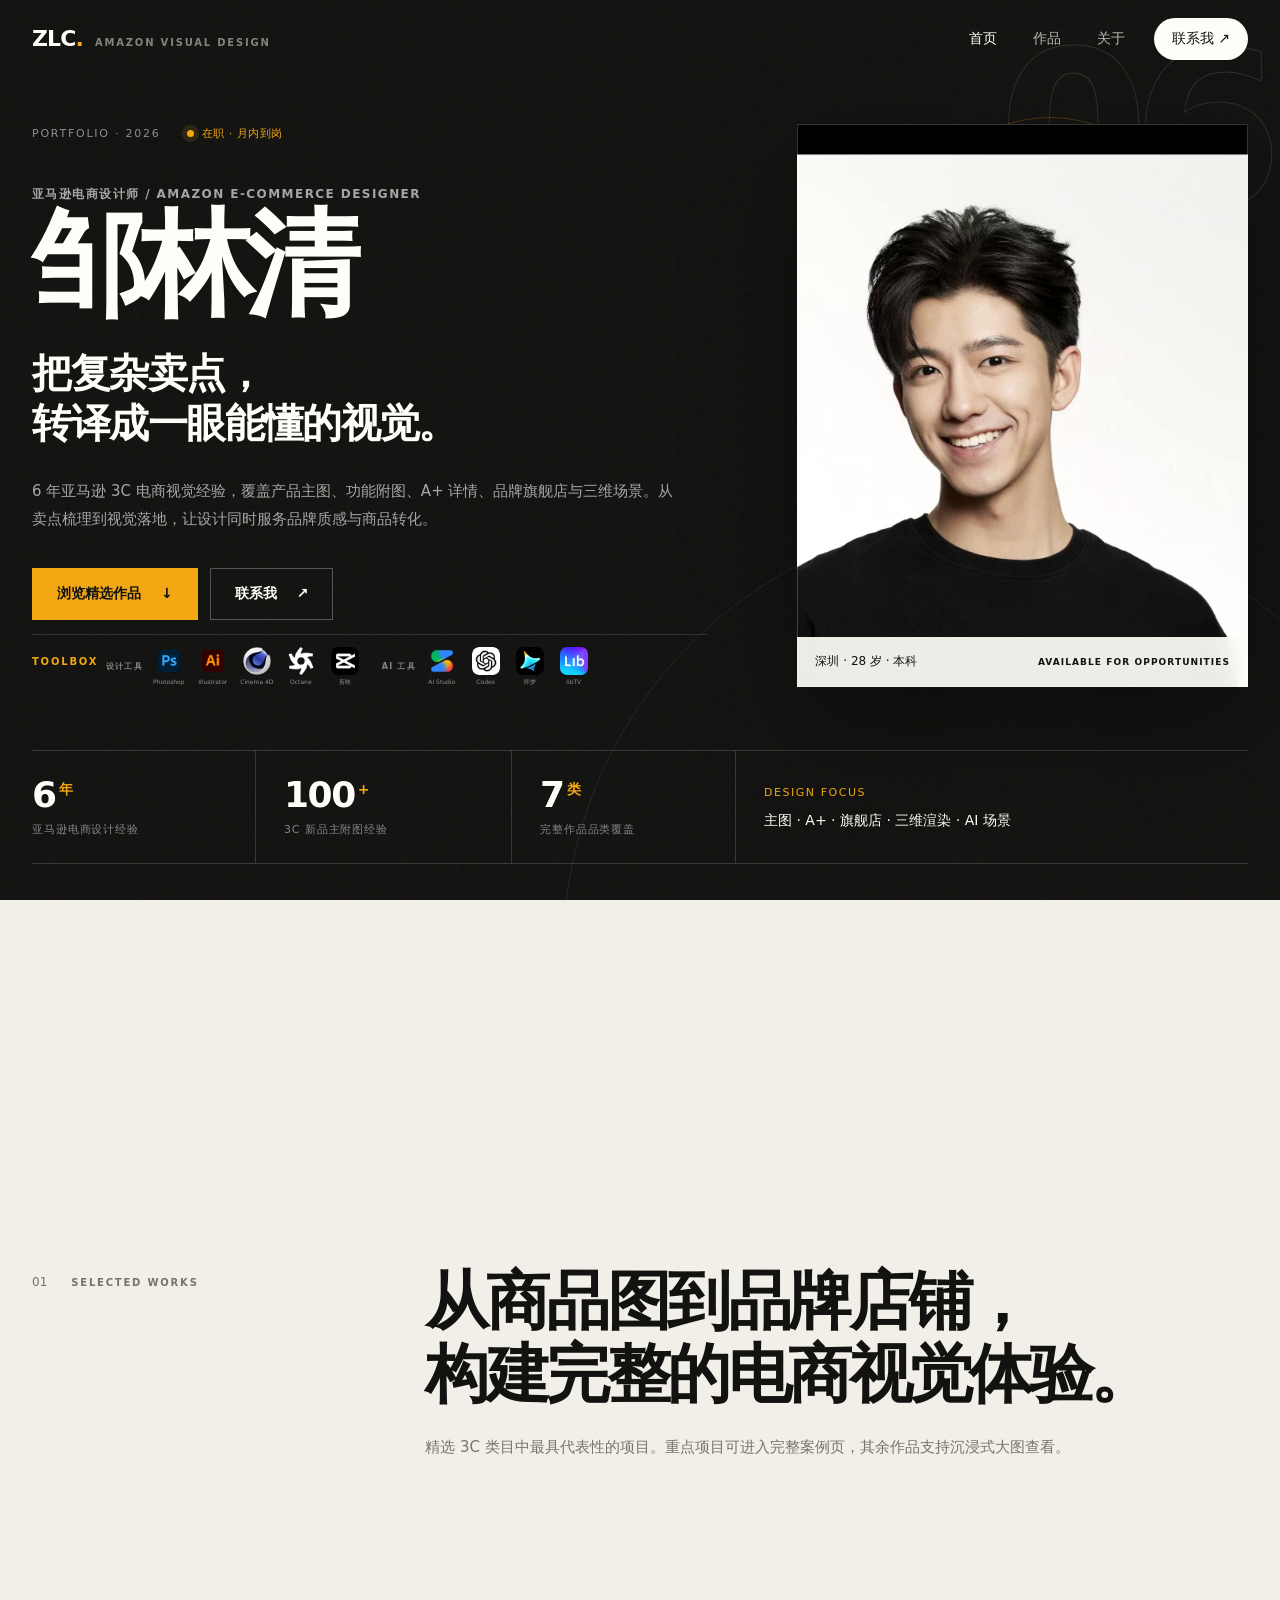
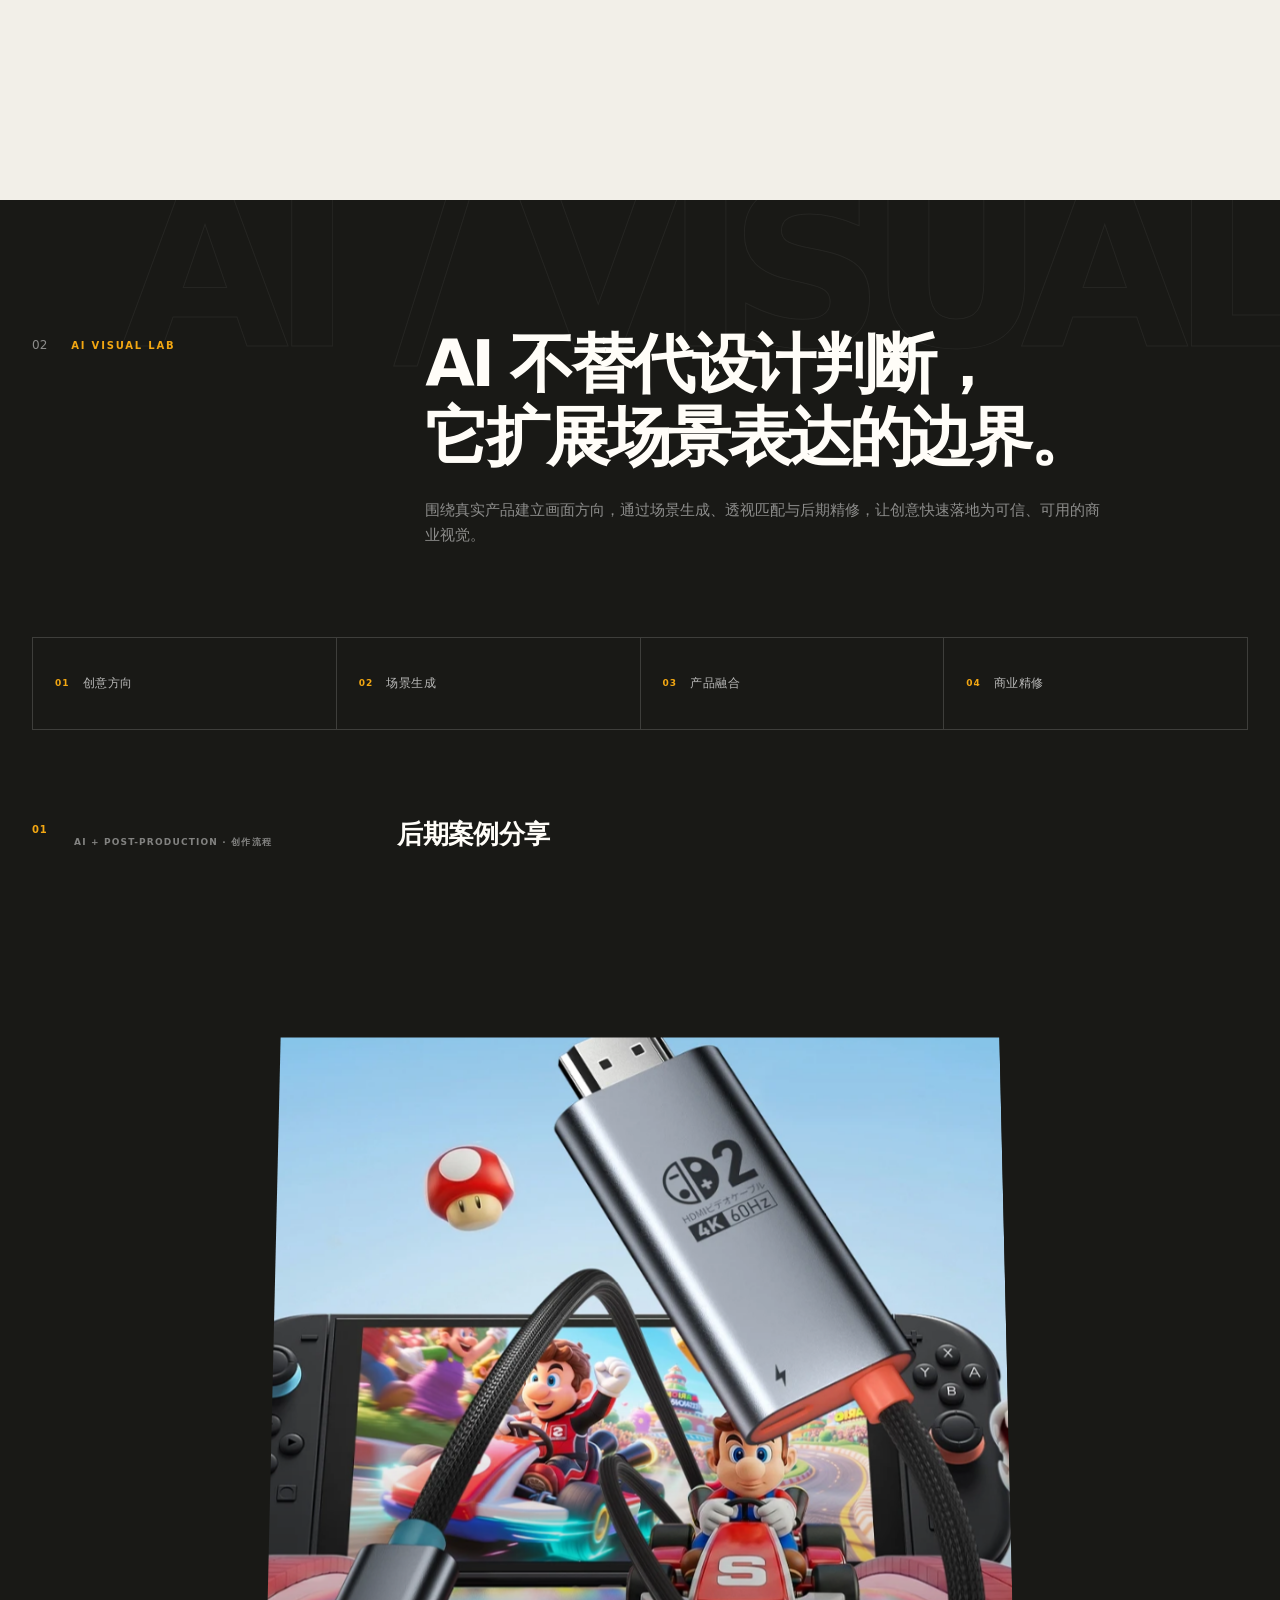
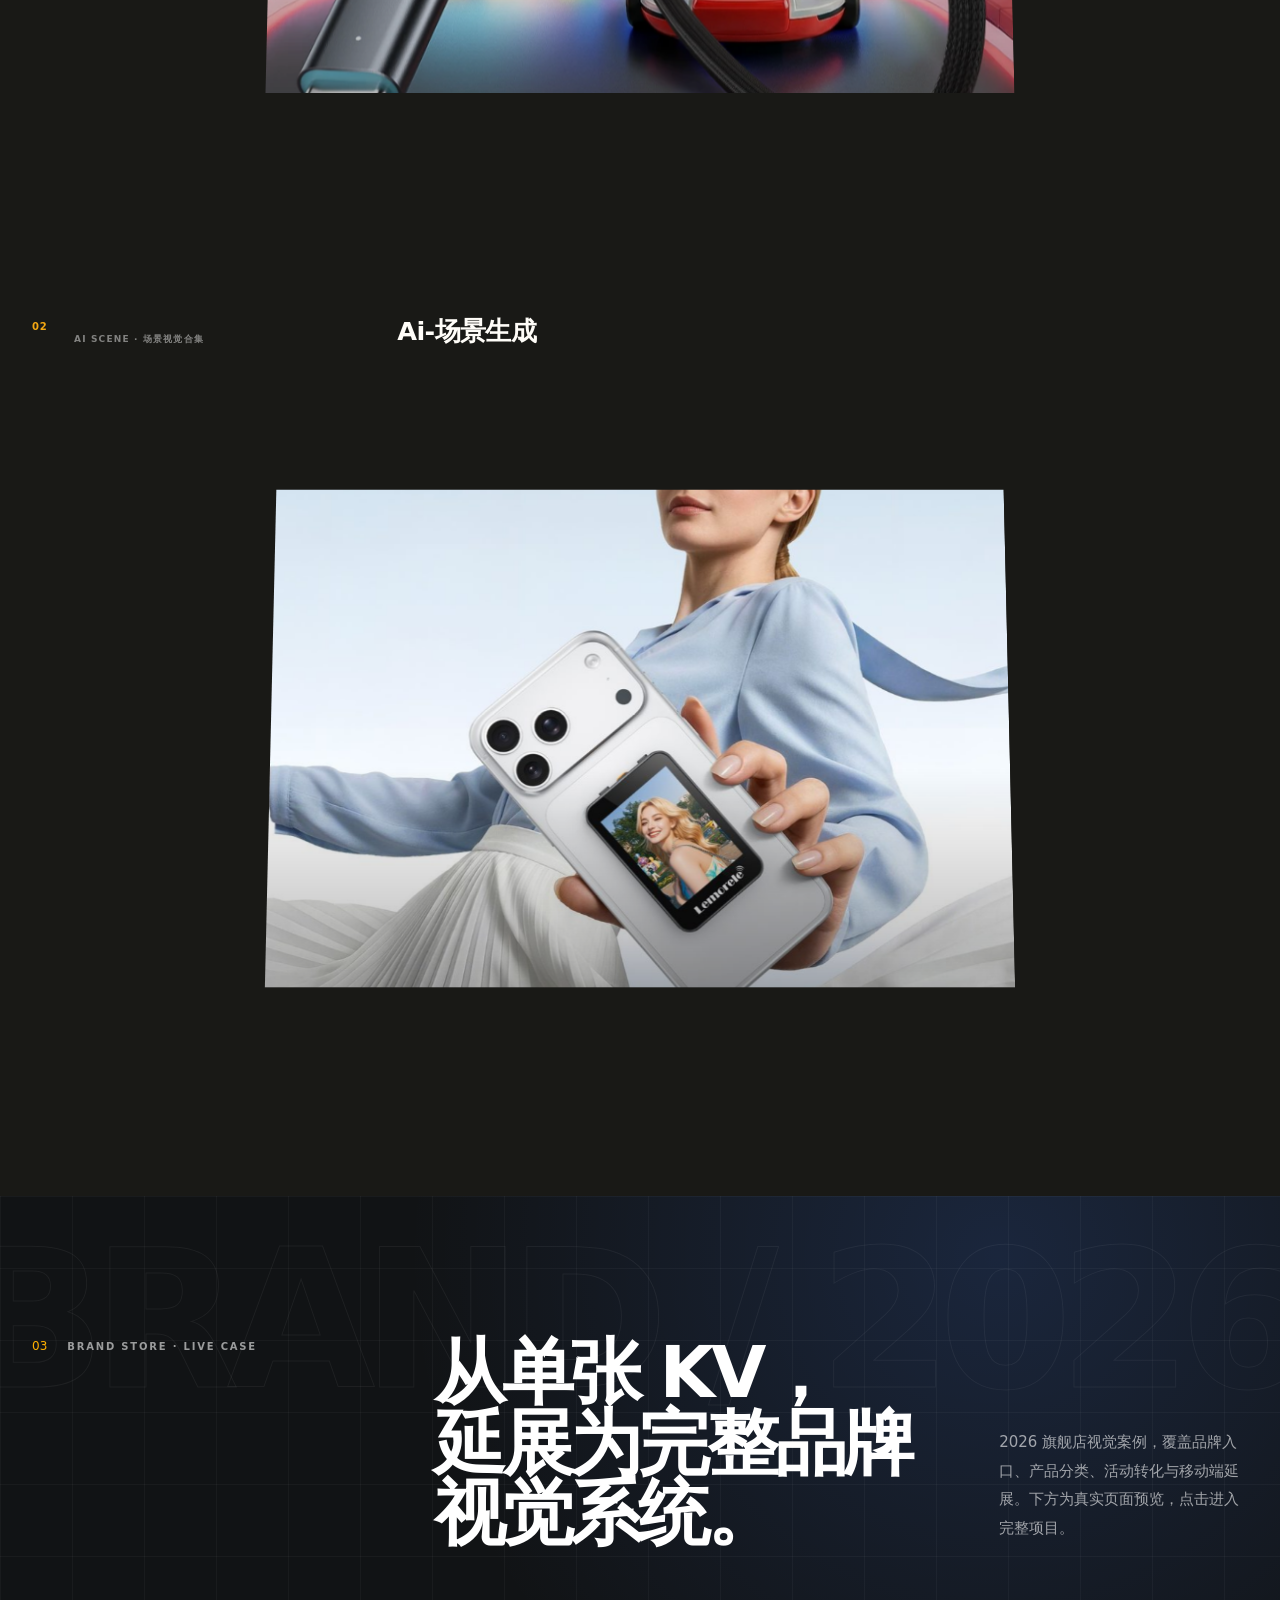
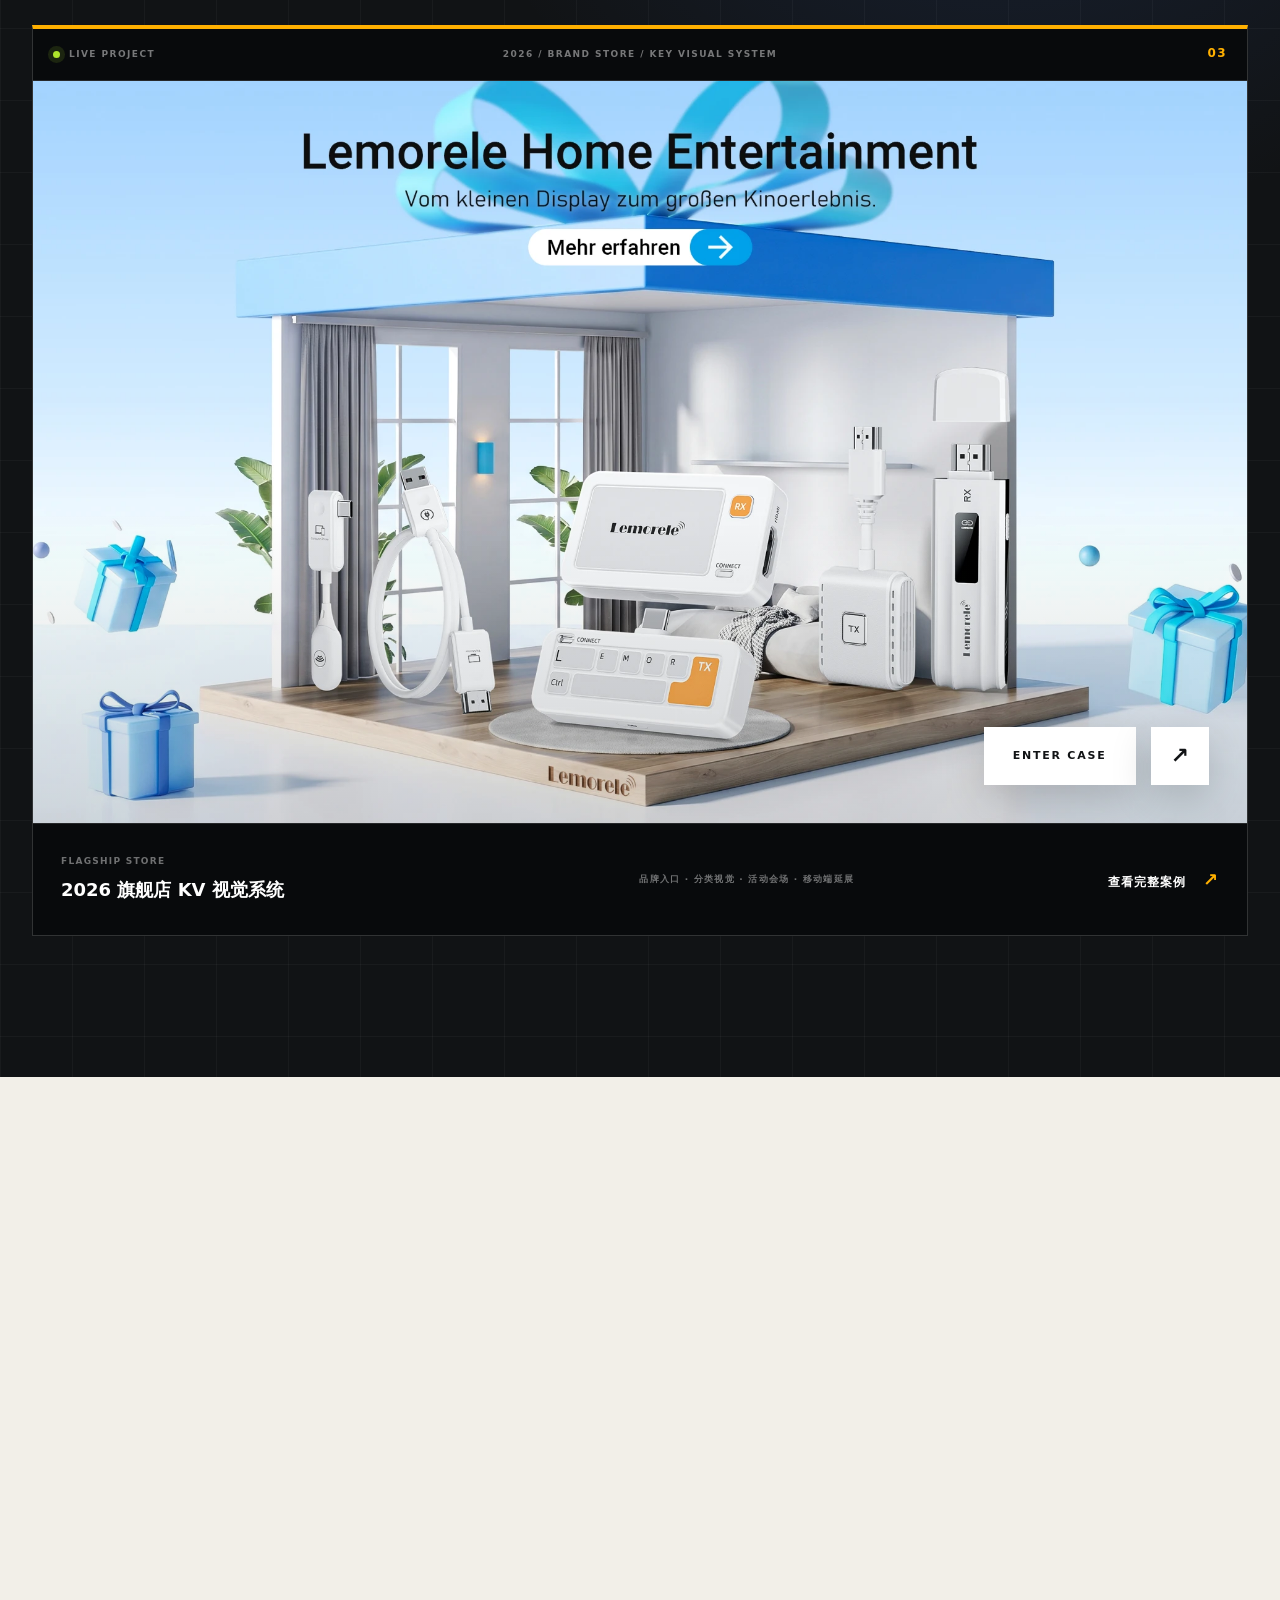
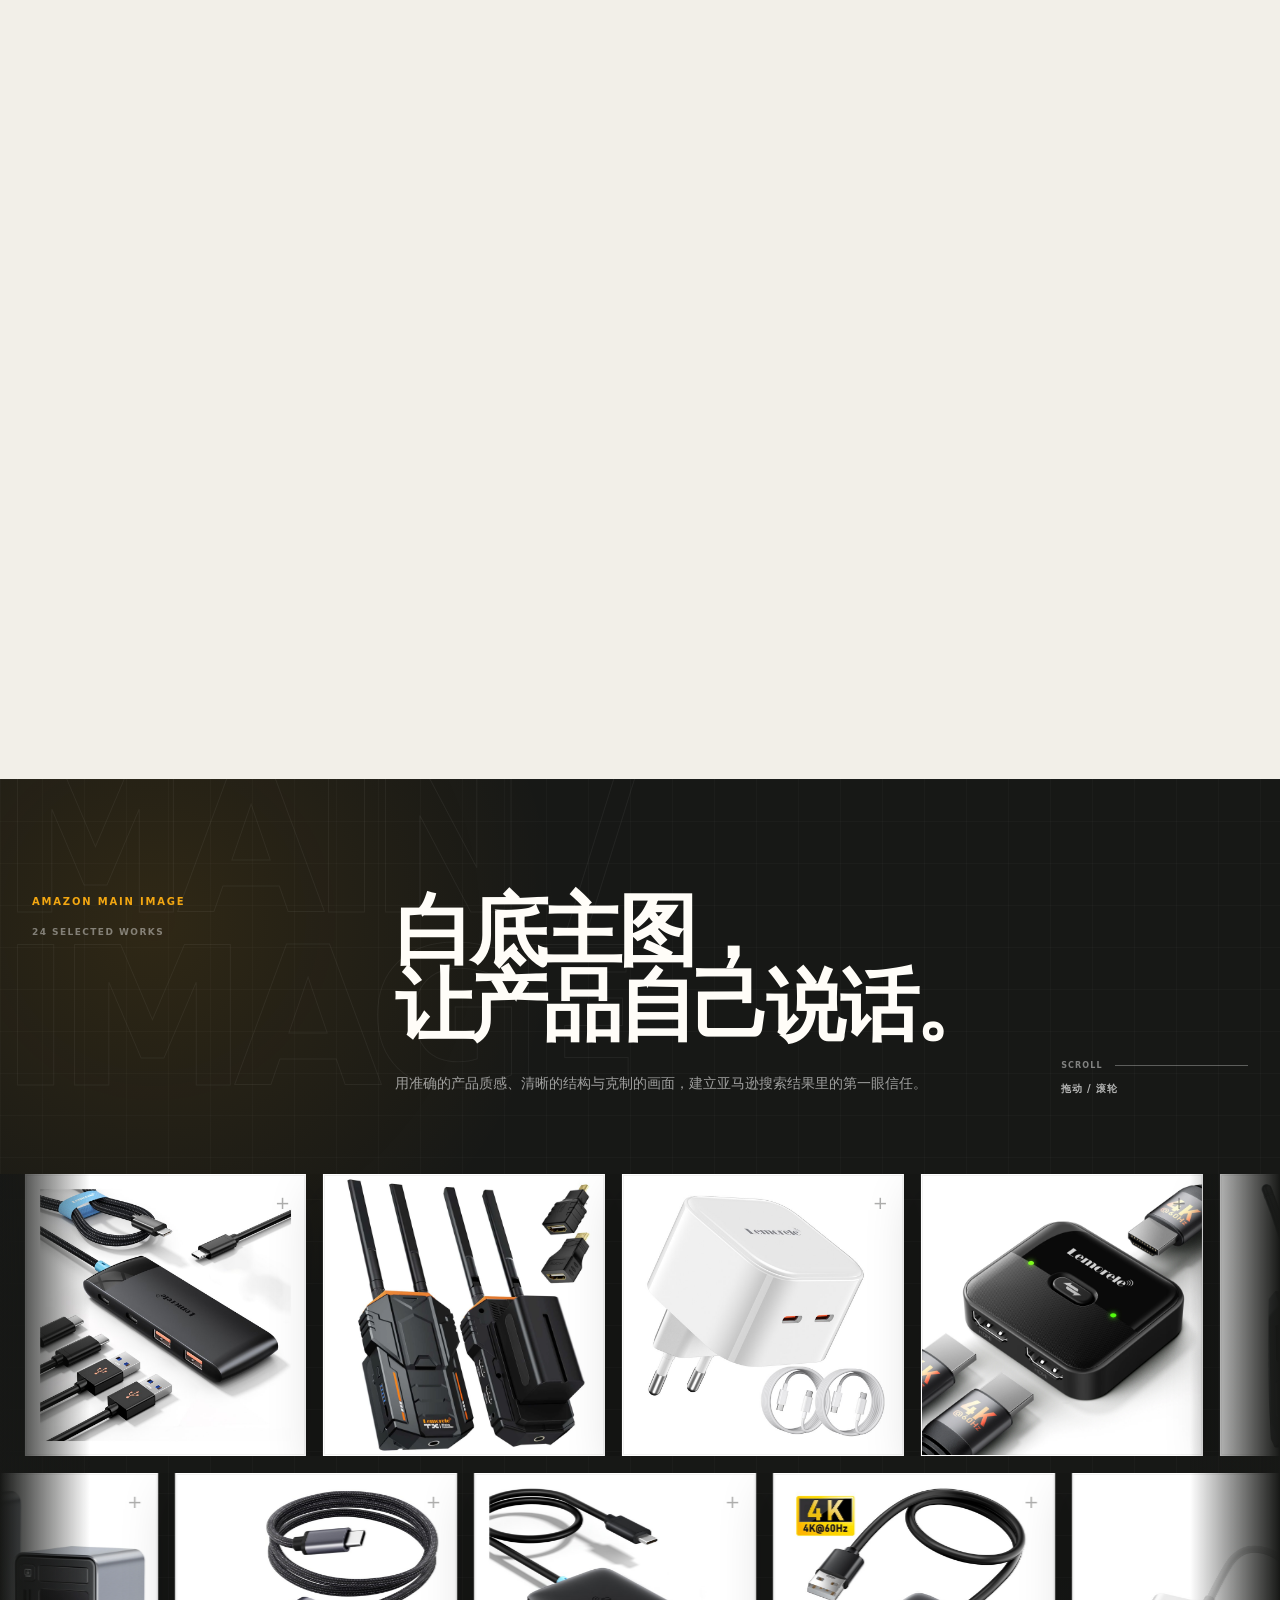
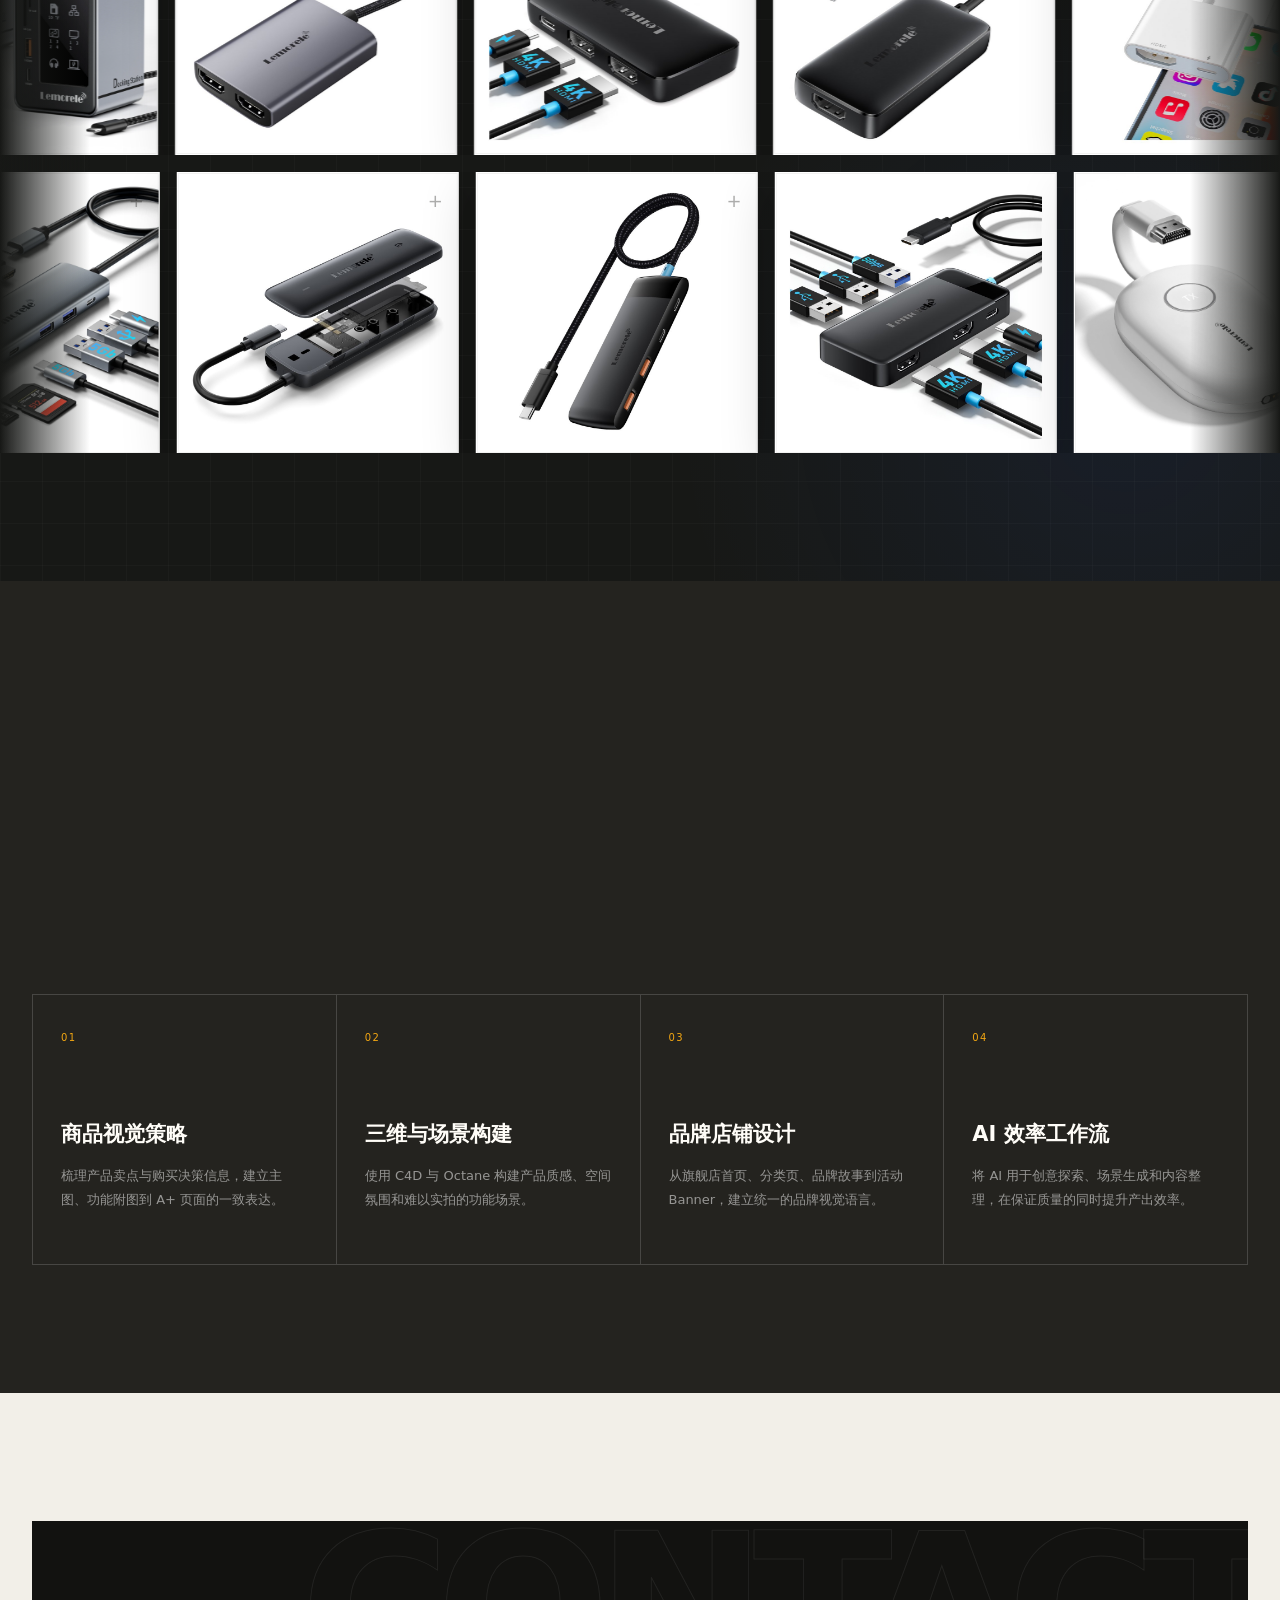
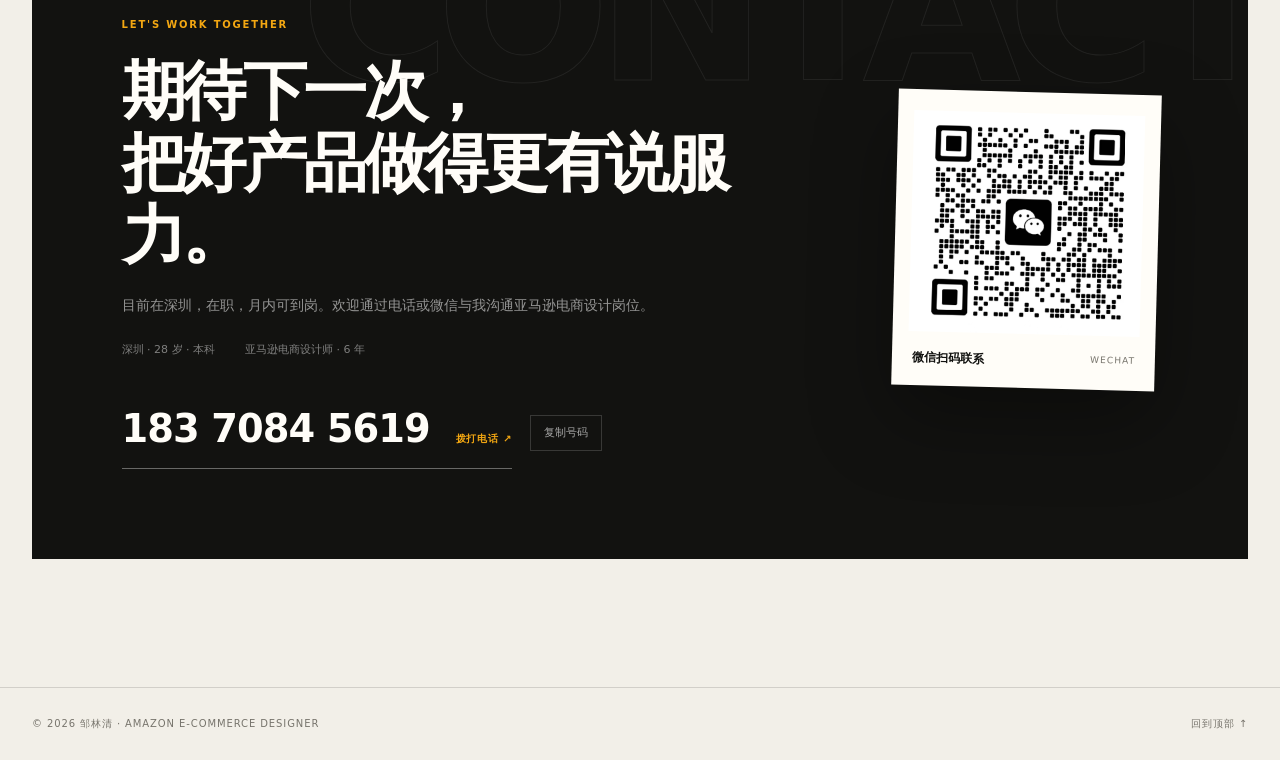
==== commit 8c32acf2: "Publish exported portfolio editor version" ====
--- a/index.html
+++ b/index.html
@@ -6,7 +6,7 @@
   <meta name="description" content="邹林清，深圳亚马逊电商设计师，6 年 3C 电商视觉经验，作品覆盖主图、A+、旗舰店、三维渲染与 AI 场景创作。">
   <meta name="theme-color" content="#11110f">
   <title>邹林清｜亚马逊电商设计师作品集</title>
-  <link rel="stylesheet" href="css/style.css?v=27">
+  <link rel="stylesheet" href="css/style.css?v=40">
 </head>
 <body data-page="home">
   <a class="skip-link" href="#main">跳至主要内容</a>
@@ -81,7 +81,7 @@
           <span><b>01</b>创意方向</span><span><b>02</b>场景生成</span><span><b>03</b>产品融合</span><span><b>04</b>商业精修</span>
         </div>
         <div class="ai-gallery sortable-grid" data-sort-key="ai-gallery">
-          <figure class="gallery-item gallery-item--landscape ai-gallery-item process-entry reveal" data-category="ai" data-item-id="gallery-08" data-edit-card><a class="process-card-link" href="works/process.html" aria-label="查看后期案例分享"><figcaption><span class="editable" data-edit="gallery-process-meta">AI + POST-PRODUCTION · 创作流程</span><b class="editable" data-edit="gallery-process-title">后期案例分享</b></figcaption><div class="gallery-media has-img"><img class="site-img" src="assets/img/ai-tc1000-2.jpg" alt="后期案例分享入口" loading="lazy" data-img="gallery-img-08"><span class="process-entry-cta">VIEW PROCESS <b>↗</b></span></div></a></figure>
+          <figure class="gallery-item gallery-item--landscape ai-gallery-item process-entry reveal" data-category="ai" data-item-id="gallery-08" data-edit-card><a class="process-card-link" href="works/process.html" aria-label="查看后期案例分享"><figcaption><span class="editable" data-edit="gallery-process-meta">AI + POST-PRODUCTION · 创作流程</span><b class="editable" data-edit="gallery-process-title">后期案例分享</b></figcaption><div class="gallery-media has-img"><img class="site-img" src="assets/img/editor-defaults/gallery-img-08.webp" alt="后期案例分享入口" loading="lazy" data-img="gallery-img-08"><span class="process-entry-cta">VIEW PROCESS <b>↗</b></span></div></a></figure>
           <figure class="gallery-item gallery-item--landscape ai-gallery-item process-entry reveal" data-category="ai" data-item-id="gallery-01" data-edit-card><a class="process-card-link" href="works/ai.html" aria-label="查看 AI 场景视觉合集"><figcaption><span class="editable" data-edit="gallery-01-meta">AI SCENE · 场景视觉合集</span><b class="editable" data-edit="gallery-01-title">AI 场景创作</b></figcaption><div class="gallery-media has-img"><img class="site-img" src="assets/img/ai-r600mini-1.jpg" data-src="assets/img/ai-r600mini-1.jpg" alt="AI 场景视觉合集入口" loading="lazy" data-img="gallery-img-01"><span class="process-entry-cta">VIEW AI SCENES <b>↗</b></span></div></a></figure>
         </div>
       </div>
@@ -98,7 +98,7 @@
           <div class="kv-portal-bar" aria-hidden="true"><span class="kv-portal-status"><i></i> LIVE PROJECT</span><span>2026 / BRAND STORE / KEY VISUAL SYSTEM</span><b>03</b></div>
           <div class="kv-portal-viewport">
             <iframe src="works/kv-2026.html?layout=brand-last-v3c&amp;embed=1" title="2026 旗舰店 KV 视觉系统页面预览" loading="lazy" tabindex="-1"></iframe>
-            <div class="kv-portal-cover has-img" data-item-id="home-kv-cover" data-edit-card><img class="site-img" src="assets/img/kv-2026/premium-dock.jpg" alt="2026 旗舰店 KV 视觉系统封面" loading="lazy" data-img="home-kv-cover-img"></div>
+            <div class="kv-portal-cover has-img" data-item-id="home-kv-cover" data-edit-card><img class="site-img" src="assets/img/editor-defaults/home-kv-cover-img.webp" alt="2026 旗舰店 KV 视觉系统封面" loading="lazy" data-img="home-kv-cover-img"></div>
             <div class="kv-portal-shade" aria-hidden="true"></div>
             <a class="kv-portal-hit" href="works/kv-2026.html?layout=brand-last-v3c" aria-label="进入 2026 旗舰店 KV 完整案例"><span>ENTER CASE</span><b>↗</b></a>
           </div>
@@ -116,11 +116,11 @@
           </div>
 
           <div class="series-stage" id="series-stage" tabindex="0" aria-label="产品作品系列轮播，使用左右方向键切换">
-            <a class="series-card" data-series-index="0" href="works/docking.html" aria-label="查看拓展坞系列"><div class="series-card-inner"><div class="series-card-bar"><span>01</span><small>DOCKING STATION</small></div><div class="series-card-media has-img" data-edit-card><img class="site-img" src="assets/img/docking-ac12-1.jpg" alt="拓展坞系列作品" loading="lazy" data-img="gallery-img-02"></div><div class="series-card-copy"><span class="editable" data-edit="series-01-meta">3C PRODUCT · 亚马逊视觉</span><h3 class="editable" data-edit="series-01-title">拓展坞</h3><p class="editable" data-edit="series-01-desc">接口扩展 · 桌面场景 · A+ 详情</p></div><div class="series-card-foot"><span>VIEW SERIES</span><b>↗</b></div></div></a>
-            <a class="series-card" data-series-index="1" href="works/transmission.html" aria-label="查看无线图传系列"><div class="series-card-inner"><div class="series-card-bar"><span>02</span><small>WIRELESS VIDEO</small></div><div class="series-card-media has-img" data-edit-card><img class="site-img" src="assets/img/tx-r1000-1.jpg" alt="无线图传系列作品" loading="lazy" data-img="case-transmission-cover"></div><div class="series-card-copy"><span class="editable" data-edit="series-02-meta">VISUAL SYSTEM · 系列化</span><h3 class="editable" data-edit="series-02-title">无线图传</h3><p class="editable" data-edit="series-02-desc">主视觉 · 专业场景 · 系列延展</p></div><div class="series-card-foot"><span>VIEW SERIES</span><b>↗</b></div></div></a>
-            <a class="series-card" data-series-index="2" href="works/sanq02.html" aria-label="查看采集卡系列"><div class="series-card-inner"><div class="series-card-bar"><span>03</span><small>CAPTURE CARD</small></div><div class="series-card-media has-img" data-edit-card><img class="site-img" src="assets/img/sanq02-main1.jpg" alt="采集卡系列作品" loading="lazy" data-img="gallery-img-10"></div><div class="series-card-copy"><span class="editable" data-edit="series-03-meta">AMAZON LISTING · 完整链路</span><h3 class="editable" data-edit="series-03-title">采集卡</h3><p class="editable" data-edit="series-03-desc">产品主图 · 功能附图 · A+ 页面</p></div><div class="series-card-foot"><span>VIEW SERIES</span><b>↗</b></div></div></a>
-            <a class="series-card" data-series-index="3" href="works/adapters.html" aria-label="查看转接器主图 A+ 系列"><div class="series-card-inner"><div class="series-card-bar"><span>04</span><small>ADAPTER BANNERS</small></div><div class="series-card-media has-img" data-edit-card><img class="site-img" src="assets/img/main-gallery/main-03.jpg" alt="转接器主图与 A+ 视觉合集" loading="lazy" data-img="series-adapter-cover"></div><div class="series-card-copy"><span class="editable" data-edit="series-04-meta">3 CASES · ONE SCROLL</span><h3 class="editable" data-edit="series-04-title">转接器</h3><p class="editable" data-edit="series-04-desc">主图 / 副图 / A+ · 三段并置</p></div><div class="series-card-foot"><span>VIEW SERIES</span><b>↗</b></div></div></a>
-            <a class="series-card" data-series-index="4" href="works/projector.html" aria-label="查看其他品类作品"><div class="series-card-inner"><div class="series-card-bar"><span>05</span><small>OTHER PRODUCTS</small></div><div class="series-card-media has-img" data-edit-card><img class="site-img" src="assets/img/projector-h3-1.jpg" alt="其他产品品类作品" loading="lazy" data-img="gallery-img-04"></div><div class="series-card-copy"><span class="editable" data-edit="series-05-meta">MORE CATEGORIES · 综合</span><h3 class="editable" data-edit="series-05-title">其他</h3><p class="editable" data-edit="series-05-desc">投影仪 · 硬盘盒 · 车载产品</p></div><div class="series-card-foot"><span>VIEW SERIES</span><b>↗</b></div></div></a>
+            <a class="series-card" data-series-index="0" href="works/docking.html" aria-label="查看拓展坞系列"><div class="series-card-inner"><div class="series-card-bar"><span>01</span><small>DOCKING STATION</small></div><div class="series-card-media has-img" data-edit-card><img class="site-img" src="assets/img/editor-defaults/gallery-img-02.webp" alt="拓展坞系列作品" loading="lazy" data-img="gallery-img-02"></div><div class="series-card-copy"><span class="editable" data-edit="series-01-meta">3C PRODUCT · 亚马逊视觉</span><h3 class="editable" data-edit="series-01-title">拓展坞</h3><p class="editable" data-edit="series-01-desc">接口扩展 · 桌面场景 · A+ 详情</p></div><div class="series-card-foot"><span>VIEW SERIES</span><b>↗</b></div></div></a>
+            <a class="series-card" data-series-index="1" href="works/transmission.html" aria-label="查看无线图传系列"><div class="series-card-inner"><div class="series-card-bar"><span>02</span><small>WIRELESS VIDEO</small></div><div class="series-card-media has-img" data-edit-card><img class="site-img" src="assets/img/editor-defaults/case-transmission-cover.webp" alt="无线图传系列作品" loading="lazy" data-img="case-transmission-cover"></div><div class="series-card-copy"><span class="editable" data-edit="series-02-meta">VISUAL SYSTEM · 系列化</span><h3 class="editable" data-edit="series-02-title">无线图传</h3><p class="editable" data-edit="series-02-desc">主视觉 · 专业场景 · 系列延展</p></div><div class="series-card-foot"><span>VIEW SERIES</span><b>↗</b></div></div></a>
+            <a class="series-card" data-series-index="2" href="works/sanq02.html" aria-label="查看采集卡系列"><div class="series-card-inner"><div class="series-card-bar"><span>03</span><small>CAPTURE CARD</small></div><div class="series-card-media has-img" data-edit-card><img class="site-img" src="assets/img/editor-defaults/gallery-img-10.webp" alt="采集卡系列作品" loading="lazy" data-img="gallery-img-10"></div><div class="series-card-copy"><span class="editable" data-edit="series-03-meta">AMAZON LISTING · 完整链路</span><h3 class="editable" data-edit="series-03-title">采集卡</h3><p class="editable" data-edit="series-03-desc">产品主图 · 功能附图 · A+ 页面</p></div><div class="series-card-foot"><span>VIEW SERIES</span><b>↗</b></div></div></a>
+            <a class="series-card" data-series-index="3" href="works/adapters.html" aria-label="查看转接器主图 A+ 系列"><div class="series-card-inner"><div class="series-card-bar"><span>04</span><small>ADAPTER BANNERS</small></div><div class="series-card-media has-img" data-edit-card><img class="site-img" src="assets/img/editor-defaults/series-adapter-cover.webp" alt="转接器主图与 A+ 视觉合集" loading="lazy" data-img="series-adapter-cover"></div><div class="series-card-copy"><span class="editable" data-edit="series-04-meta">3 CASES · ONE SCROLL</span><h3 class="editable" data-edit="series-04-title">转接器</h3><p class="editable" data-edit="series-04-desc">主图 / 副图 / A+ · 三段并置</p></div><div class="series-card-foot"><span>VIEW SERIES</span><b>↗</b></div></div></a>
+            <a class="series-card" data-series-index="4" href="works/projector.html" aria-label="查看其他品类作品"><div class="series-card-inner"><div class="series-card-bar"><span>05</span><small>OTHER PRODUCTS</small></div><div class="series-card-media has-img" data-edit-card><img class="site-img" src="assets/img/editor-defaults/gallery-img-04.webp" alt="其他产品品类作品" loading="lazy" data-img="gallery-img-04"></div><div class="series-card-copy"><span class="editable" data-edit="series-05-meta">MORE CATEGORIES · 综合</span><h3 class="editable" data-edit="series-05-title">其他</h3><p class="editable" data-edit="series-05-desc">投影仪 · 硬盘盒 · 车载产品</p></div><div class="series-card-foot"><span>VIEW SERIES</span><b>↗</b></div></div></a>
           </div>
 
           <div class="series-controls"><button class="series-arrow" id="series-prev" type="button" aria-label="上一个系列">←</button><div class="series-dots" id="series-dots" aria-label="选择产品系列"></div><button class="series-arrow" id="series-next" type="button" aria-label="下一个系列">→</button><span class="series-hint"><i></i> DRAG · WHEEL · SWIPE</span></div>
@@ -135,33 +135,33 @@
           <div class="main-marquee reveal" id="main-marquee" aria-label="亚马逊白底主图动态画廊">
             <div class="main-row" data-speed="0.40" data-direction="1"><div class="main-track">
               <figure class="main-card" data-item-id="main-gallery-01" data-edit-card><div class="main-card-media has-img"><img class="site-img js-lightbox" src="assets/img/main-gallery/main-01.jpg" data-src="assets/img/main-gallery/main-01.jpg" alt="多功能拓展坞白底主图" loading="eager" data-img="main-gallery-img-01"></div></figure>
-              <figure class="main-card" data-item-id="main-gallery-02" data-edit-card><div class="main-card-media has-img"><img class="site-img js-lightbox" src="assets/img/main-gallery/main-02.jpg" data-src="assets/img/main-gallery/main-02.jpg" alt="G98 切换器白底主图" loading="eager" data-img="main-gallery-img-02"></div></figure>
+              <figure class="main-card" data-item-id="main-gallery-02" data-edit-card><div class="main-card-media has-img"><img class="site-img js-lightbox" src="assets/img/editor-defaults/main-gallery-img-02.webp" data-src="assets/img/editor-defaults/main-gallery-img-02.webp" alt="G98 切换器白底主图" loading="eager" data-img="main-gallery-img-02"></div></figure>
               <figure class="main-card" data-item-id="main-gallery-03" data-edit-card><div class="main-card-media has-img"><img class="site-img js-lightbox" src="assets/img/main-gallery/main-03.jpg" data-src="assets/img/main-gallery/main-03.jpg" alt="双接口转接器白底主图" loading="eager" data-img="main-gallery-img-03"></div></figure>
-              <figure class="main-card" data-item-id="main-gallery-04" data-edit-card><div class="main-card-media has-img"><img class="site-img js-lightbox" src="assets/img/main-gallery/main-04.jpg" data-src="assets/img/main-gallery/main-04.jpg" alt="多口拓展坞白底主图" loading="eager" data-img="main-gallery-img-04"></div></figure>
-              <figure class="main-card" data-item-id="main-gallery-05" data-edit-card><div class="main-card-media has-img"><img class="site-img js-lightbox" src="assets/img/main-gallery/main-05.jpg" data-src="assets/img/main-gallery/main-05.jpg" alt="无线图传套装白底主图" loading="eager" data-img="main-gallery-img-05"></div></figure>
-              <figure class="main-card" data-item-id="main-gallery-06" data-edit-card><div class="main-card-media has-img"><img class="site-img js-lightbox" src="assets/img/main-gallery/main-06.jpg" data-src="assets/img/main-gallery/main-06.jpg" alt="桌面拓展坞白底主图" loading="eager" data-img="main-gallery-img-06"></div></figure>
+              <figure class="main-card" data-item-id="main-gallery-04" data-edit-card><div class="main-card-media has-img"><img class="site-img js-lightbox" src="assets/img/editor-defaults/main-gallery-img-04.webp" data-src="assets/img/editor-defaults/main-gallery-img-04.webp" alt="多口拓展坞白底主图" loading="eager" data-img="main-gallery-img-04"></div></figure>
+              <figure class="main-card" data-item-id="main-gallery-05" data-edit-card><div class="main-card-media has-img"><img class="site-img js-lightbox" src="assets/img/editor-defaults/main-gallery-img-05.webp" data-src="assets/img/editor-defaults/main-gallery-img-05.webp" alt="无线图传套装白底主图" loading="eager" data-img="main-gallery-img-05"></div></figure>
+              <figure class="main-card" data-item-id="main-gallery-06" data-edit-card><div class="main-card-media has-img"><img class="site-img js-lightbox" src="assets/img/editor-defaults/main-gallery-img-06.webp" data-src="assets/img/editor-defaults/main-gallery-img-06.webp" alt="桌面拓展坞白底主图" loading="eager" data-img="main-gallery-img-06"></div></figure>
               <figure class="main-card" data-item-id="main-gallery-07" data-edit-card><div class="main-card-media has-img"><img class="site-img js-lightbox" src="assets/img/main-gallery/main-07.jpg" data-src="assets/img/main-gallery/main-07.jpg" alt="磁吸拓展坞白底主图" loading="eager" data-img="main-gallery-img-07"></div></figure>
               <figure class="main-card" data-item-id="main-gallery-08" data-edit-card><div class="main-card-media has-img"><img class="site-img js-lightbox" src="assets/img/main-gallery/main-08.jpg" data-src="assets/img/main-gallery/main-08.jpg" alt="AC12 拓展坞白底主图" loading="eager" data-img="main-gallery-img-08"></div></figure>
             </div></div>
             <div class="main-row" data-speed="0.31" data-direction="-1"><div class="main-track">
-              <figure class="main-card" data-item-id="main-gallery-09" data-edit-card><div class="main-card-media has-img"><img class="site-img js-lightbox" src="assets/img/main-gallery/main-09.jpg" data-src="assets/img/main-gallery/main-09.jpg" alt="H200 转接器白底主图" loading="eager" data-img="main-gallery-img-09"></div></figure>
+              <figure class="main-card" data-item-id="main-gallery-09" data-edit-card><div class="main-card-media has-img"><img class="site-img js-lightbox" src="assets/img/editor-defaults/main-gallery-img-09.webp" data-src="assets/img/editor-defaults/main-gallery-img-09.webp" alt="H200 转接器白底主图" loading="eager" data-img="main-gallery-img-09"></div></figure>
               <figure class="main-card" data-item-id="main-gallery-10" data-edit-card><div class="main-card-media has-img"><img class="site-img js-lightbox" src="assets/img/main-gallery/main-10.jpg" data-src="assets/img/main-gallery/main-10.jpg" alt="HD20 移动硬盘盒白底主图" loading="eager" data-img="main-gallery-img-10"></div></figure>
               <figure class="main-card" data-item-id="main-gallery-11" data-edit-card><div class="main-card-media has-img"><img class="site-img js-lightbox" src="assets/img/main-gallery/main-11.jpg" data-src="assets/img/main-gallery/main-11.jpg" alt="HD42 多口转接器白底主图" loading="eager" data-img="main-gallery-img-11"></div></figure>
               <figure class="main-card" data-item-id="main-gallery-12" data-edit-card><div class="main-card-media has-img"><img class="site-img js-lightbox" src="assets/img/main-gallery/main-12.jpg" data-src="assets/img/main-gallery/main-12.jpg" alt="HD50 拓展坞白底主图" loading="eager" data-img="main-gallery-img-12"></div></figure>
               <figure class="main-card" data-item-id="main-gallery-13" data-edit-card><div class="main-card-media has-img"><img class="site-img js-lightbox" src="assets/img/main-gallery/main-13.jpg" data-src="assets/img/main-gallery/main-13.jpg" alt="L8 采集卡白底主图" loading="eager" data-img="main-gallery-img-13"></div></figure>
               <figure class="main-card" data-item-id="main-gallery-14" data-edit-card><div class="main-card-media has-img"><img class="site-img js-lightbox" src="assets/img/main-gallery/main-14.jpg" data-src="assets/img/main-gallery/main-14.jpg" alt="P50 无线图传白底主图" loading="eager" data-img="main-gallery-img-14"></div></figure>
               <figure class="main-card" data-item-id="main-gallery-15" data-edit-card><div class="main-card-media has-img"><img class="site-img js-lightbox" src="assets/img/main-gallery/main-15.jpg" data-src="assets/img/main-gallery/main-15.jpg" alt="R1000 无线图传白底主图" loading="eager" data-img="main-gallery-img-15"></div></figure>
-              <figure class="main-card" data-item-id="main-gallery-16" data-edit-card><div class="main-card-media has-img"><img class="site-img js-lightbox" src="assets/img/main-gallery/main-16.jpg" data-src="assets/img/main-gallery/main-16.jpg" alt="R600 Mini 手机图传白底主图" loading="eager" data-img="main-gallery-img-16"></div></figure>
+              <figure class="main-card" data-item-id="main-gallery-16" data-edit-card><div class="main-card-media has-img"><img class="site-img js-lightbox" src="assets/img/editor-defaults/main-gallery-img-16.webp" data-src="assets/img/editor-defaults/main-gallery-img-16.webp" alt="R600 Mini 手机图传白底主图" loading="eager" data-img="main-gallery-img-16"></div></figure>
             </div></div>
             <div class="main-row" data-speed="0.46" data-direction="1"><div class="main-track">
-              <figure class="main-card" data-item-id="main-gallery-17" data-edit-card><div class="main-card-media has-img"><img class="site-img js-lightbox" src="assets/img/main-gallery/main-17.jpg" data-src="assets/img/main-gallery/main-17.jpg" alt="R600 Mini 户外图传白底主图" loading="eager" data-img="main-gallery-img-17"></div></figure>
+              <figure class="main-card" data-item-id="main-gallery-17" data-edit-card><div class="main-card-media has-img"><img class="site-img js-lightbox" src="assets/img/editor-defaults/main-gallery-img-17.webp" data-src="assets/img/editor-defaults/main-gallery-img-17.webp" alt="R600 Mini 户外图传白底主图" loading="eager" data-img="main-gallery-img-17"></div></figure>
               <figure class="main-card" data-item-id="main-gallery-18" data-edit-card><div class="main-card-media has-img"><img class="site-img js-lightbox" src="assets/img/main-gallery/main-18.jpg" data-src="assets/img/main-gallery/main-18.jpg" alt="SD5 采集卡白底主图" loading="eager" data-img="main-gallery-img-18"></div></figure>
               <figure class="main-card" data-item-id="main-gallery-19" data-edit-card><div class="main-card-media has-img"><img class="site-img js-lightbox" src="assets/img/main-gallery/main-19.jpg" data-src="assets/img/main-gallery/main-19.jpg" alt="TC109 转接器白底主图" loading="eager" data-img="main-gallery-img-19"></div></figure>
               <figure class="main-card" data-item-id="main-gallery-20" data-edit-card><div class="main-card-media has-img"><img class="site-img js-lightbox" src="assets/img/main-gallery/main-20.jpg" data-src="assets/img/main-gallery/main-20.jpg" alt="TC122 多接口拓展坞白底主图" loading="eager" data-img="main-gallery-img-20"></div></figure>
-              <figure class="main-card" data-item-id="main-gallery-21" data-edit-card><div class="main-card-media has-img"><img class="site-img js-lightbox" src="assets/img/main-gallery/main-21.jpg" data-src="assets/img/main-gallery/main-21.jpg" alt="TC28 桌面拓展坞白底主图" loading="eager" data-img="main-gallery-img-21"></div></figure>
+              <figure class="main-card" data-item-id="main-gallery-21" data-edit-card><div class="main-card-media has-img"><img class="site-img js-lightbox" src="assets/img/editor-defaults/main-gallery-img-21.webp" data-src="assets/img/editor-defaults/main-gallery-img-21.webp" alt="TC28 桌面拓展坞白底主图" loading="eager" data-img="main-gallery-img-21"></div></figure>
               <figure class="main-card" data-item-id="main-gallery-22" data-edit-card><div class="main-card-media has-img"><img class="site-img js-lightbox" src="assets/img/main-gallery/main-22.jpg" data-src="assets/img/main-gallery/main-22.jpg" alt="TC500 硬盘盒白底主图" loading="eager" data-img="main-gallery-img-22"></div></figure>
-              <figure class="main-card" data-item-id="main-gallery-23" data-edit-card><div class="main-card-media has-img"><img class="site-img js-lightbox" src="assets/img/main-gallery/main-23.jpg" data-src="assets/img/main-gallery/main-23.jpg" alt="TC520 转接器白底主图" loading="eager" data-img="main-gallery-img-23"></div></figure>
-              <figure class="main-card" data-item-id="main-gallery-24" data-edit-card><div class="main-card-media has-img"><img class="site-img js-lightbox" src="assets/img/main-gallery/main-24.jpg" data-src="assets/img/main-gallery/main-24.jpg" alt="TC550 拓展坞白底主图" loading="eager" data-img="main-gallery-img-24"></div></figure>
+              <figure class="main-card" data-item-id="main-gallery-23" data-edit-card><div class="main-card-media has-img"><img class="site-img js-lightbox" src="assets/img/editor-defaults/main-gallery-img-23.webp" data-src="assets/img/editor-defaults/main-gallery-img-23.webp" alt="TC520 转接器白底主图" loading="eager" data-img="main-gallery-img-23"></div></figure>
+              <figure class="main-card" data-item-id="main-gallery-24" data-edit-card><div class="main-card-media has-img"><img class="site-img js-lightbox" src="assets/img/editor-defaults/main-gallery-img-24.png" data-src="assets/img/editor-defaults/main-gallery-img-24.png" alt="TC550 拓展坞白底主图" loading="eager" data-img="main-gallery-img-24"></div></figure>
             </div></div>
           </div>
         </section>
@@ -197,6 +197,7 @@
   <aside class="edit-panel" id="edit-panel" aria-label="作品集编辑器"></aside>
   <div class="edit-toolbar" id="edit-toolbar" aria-label="文字样式工具栏"></div>
   <input id="config-import" type="file" accept="application/json" hidden>
-  <script src="js/main.js?v=20"></script>
+  <script src="js/site-defaults.js?v=40"></script>
+  <script src="js/main.js?v=40"></script>
 </body>
 </html>
